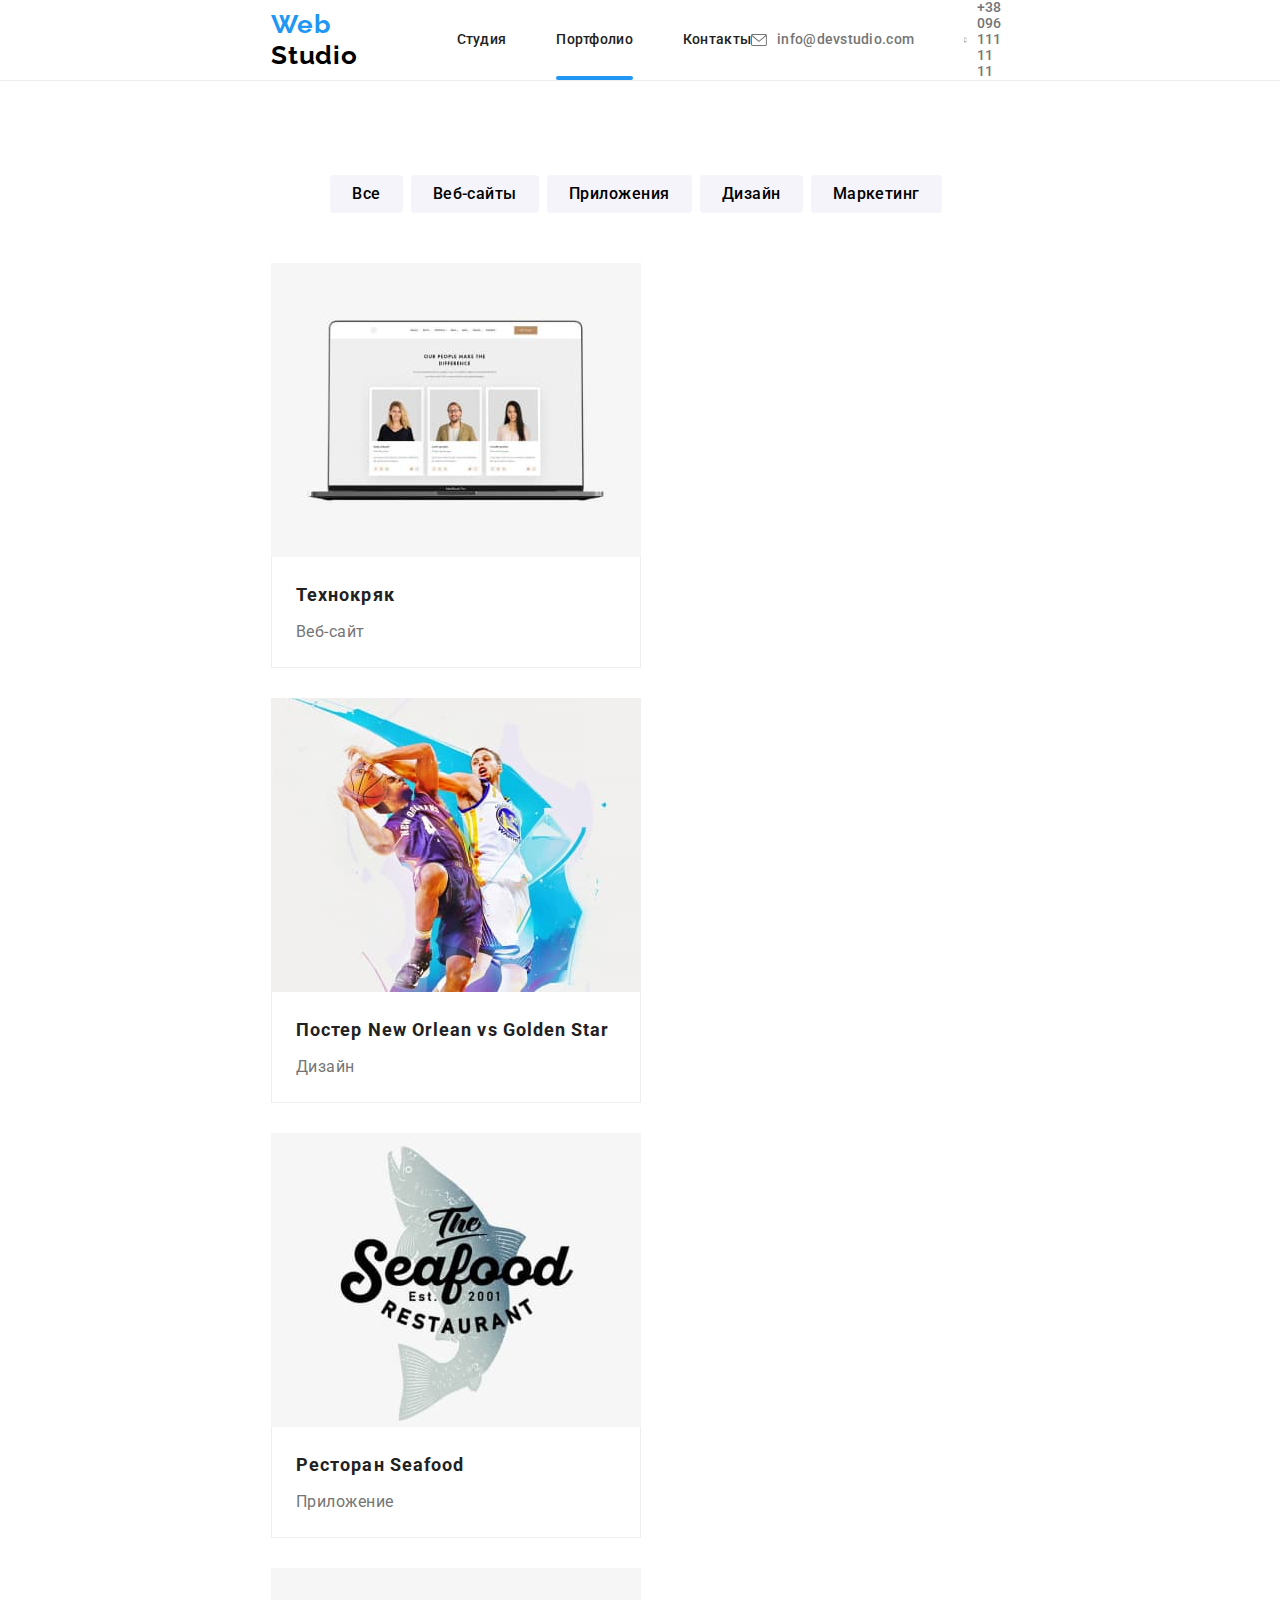
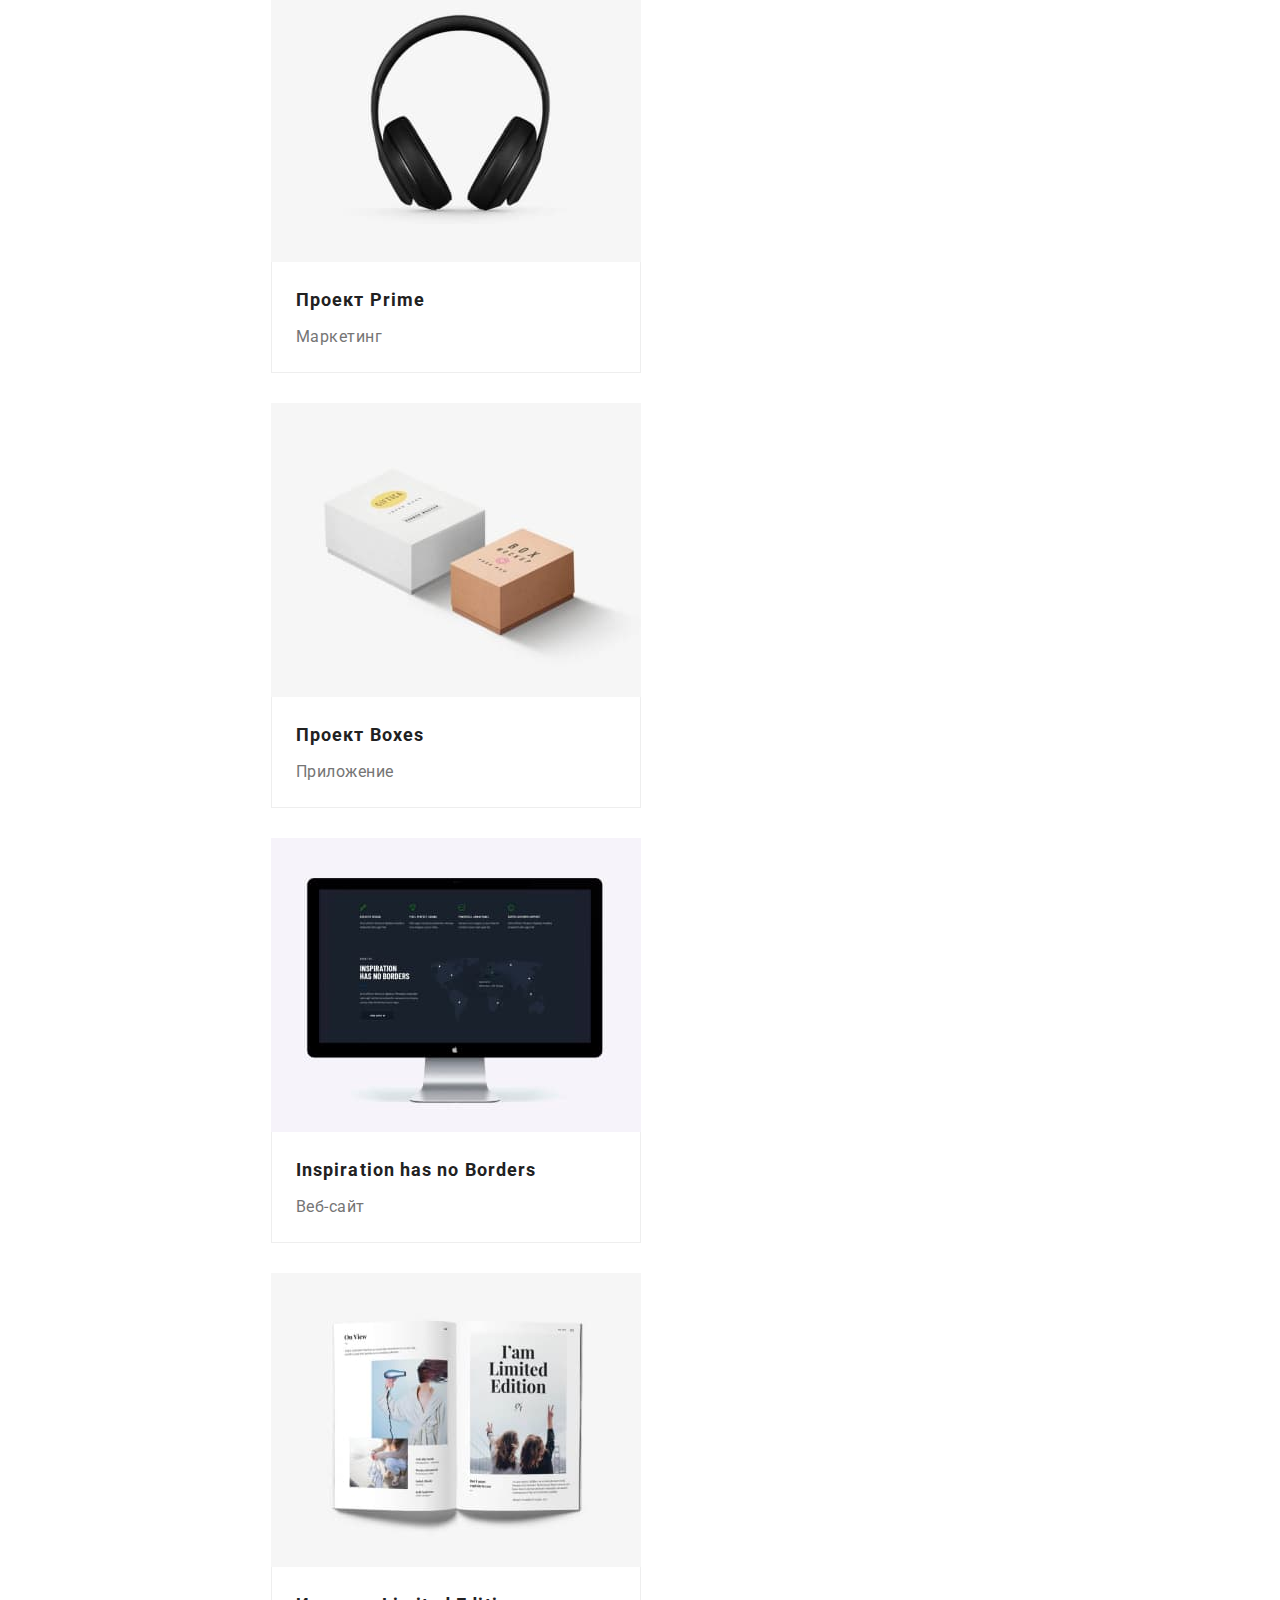
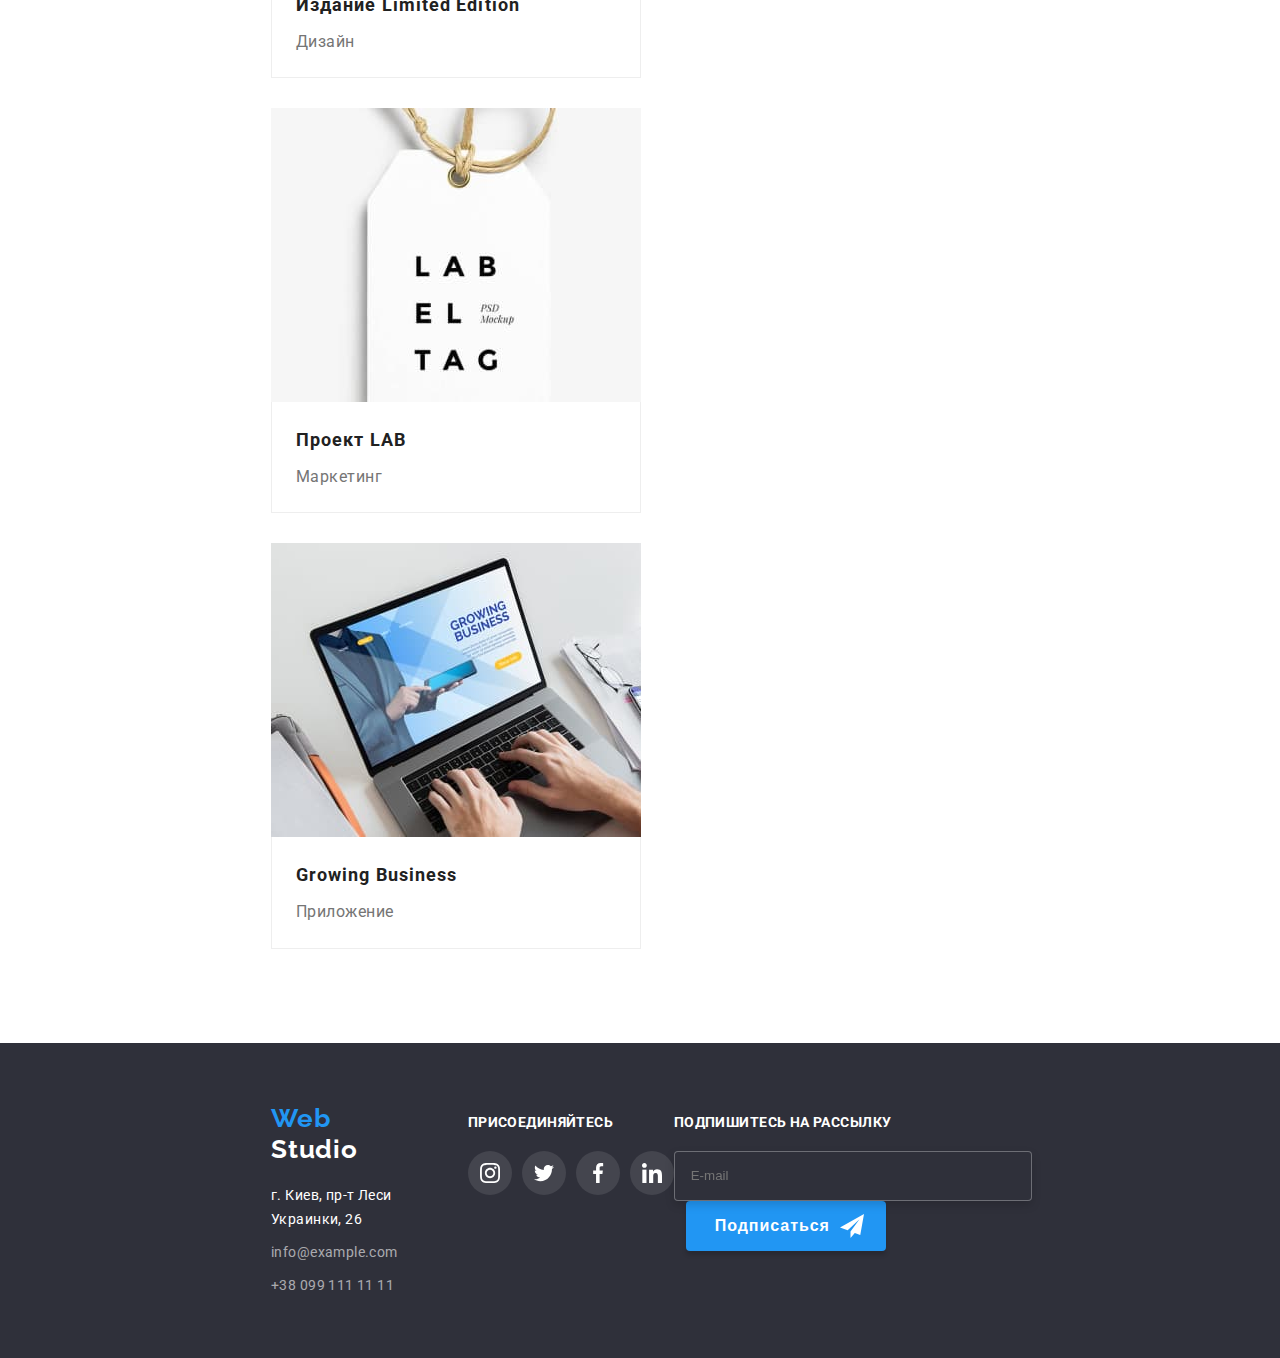
==== potrfolio.html @ 441e4007 "секция team" ====
<!DOCTYPE html>
<html lang="ru">
  <head>
    <meta charset="UTF-8" />
    <meta http-equiv="X-UA-Compatible" content="IE=edge" />
    <meta name="viewport" content="width=device-width>, initial-scale=1.0" />
    <link rel="preconnect" href="https://fonts.googleapis.com" />
    <link rel="preconnect" href="https://fonts.gstatic.com" crossorigin />
    <link
      href="https://fonts.googleapis.com/css2?family=Raleway:wght@700&family=Roboto:wght@400;500;700;900&display=swap"
      rel="stylesheet"
    />
    <title>Document</title>
    <link
      rel="stylesheet"
      href="https://cdnjs.cloudflare.com/ajax/libs/modern-normalize/1.1.0/modern-normalize.min.css"
      integrity="sha512-wpPYUAdjBVSE4KJnH1VR1HeZfpl1ub8YT/NKx4PuQ5NmX2tKuGu6U/JRp5y+Y8XG2tV+wKQpNHVUX03MfMFn9Q=="
      crossorigin="anonymous"
      referrerpolicy="no-referrer"
    />
    <link
      rel="stylesheet"
      href="https://cdnjs.cloudflare.com/ajax/libs/animate.css/4.1.1/animate.min.css"
    />
    <link rel="stylesheet" href="./css/main.min.css" />
  </head>
  <body>
    <!--Header-->
    <header class="header">
      <div class="container">
        <a class="logo header__logo" href="./index.html"><span class="logo__web">Web</span>
          <span class="logo__studio">Studio</span></a>
        <nav class="navigation">
          <ul class="header-list">
            <li class="header-list__item">
              <a class="header-list__link header-list__link--active" href="./index.html">Студия</a>
            </li>
            <li class="header-list__item">
              <a class="header-list__link current header-list__link current--active" href="./potrfolio.html">Портфолио</a>
            </li>
            <li class="header-list__item">
              <a class="header-list__link" href="Контакты">Контакты</a>
            </li>
          </ul>
        </nav>
        <ul class="header-list">
          <li class="header-list__item">
            <a class="header-list__mail" href="mailto:info@devstudio.com">
             <svg class="header-list__icon" width="16" height="12">
                <use href="./images/icons/symbol-defs header.svg#icon-envelope">
                </use>
              </svg>
              info@devstudio.com
            </a>
          </li>
          <li class="header-list__item">
            <a class="header-list__tel" href="tel:+380961111111">
              <svg class="header-list__icon" width="10" height="16">
                <use href="./images/icons/symbol-defs header.svg#icon-smartphone">
                </use>
              </svg>
              +38 096 111 11 11
            </a>
          </li>
        </ul>
      </div>
    </header>
    <main>
      <!--Section-->
      <section class="project">
        <div class="container">
          <h1 class="visually-hidden">Фильтры</h1>
          <ul class="section-list">
            <li class="section-list__item">
              <button class="section-list__btn" type="button">Все</button>
            </li>
            <li class="section-list__item">
              <button class="section-list__btn" type="button">Веб-сайты</button>
            </li>
            <li class="section-list__item">
              <button class="section-list__btn" type="button">Приложения</button>
            </li>
            <li class="section-list__item">
              <button class="section-list__btn" type="button">Дизайн</button>
            </li>
            <li class="section-list__item">
              <button class="section-list__btn" type="button">Маркетинг</button>
            </li>
          </ul>
          <h2 class="visually-hidden">Наши работы</h2>
          <ul class="project-list">
            <li class="project-list__item">
              <a href="" class="project-list__link link">
                <div class="description">
                  <img
                    src="./imagesportfolio/технокряк.jpg"
                    alt="Технокряк"
                    width="370"
                    height="294"
                    class="description__img"
                  />
                  <p class="description__text">
                    Ресурс предлагает комплексные предложения с разным уровнем
                    функционала и сервисов. Все это позволит посетителю получить
                    исчерпывающие сведения о компании или частном лице.
                  </p>
                </div>
                <div class="section">
                  <h3 class="section__title">Технокряк</h3>
                  <p class="section__text">Веб-сайт</p>
                </div>
              </a>
            </li>
            <li class="project-list__item">
              <a href="" class="project-list__link link">
                <div class="description">
                  <img
                    src="./imagesportfolio/постер.jpg"
                    alt="Постер New Orlean vs Golden Star"
                    width="370"
                    height="294"
                    class="description__img"
                  />
                  <p class="description__text">
                    Ресурс предлагает комплексные предложения с разным уровнем
                    функционала и сервисов. Все это позволит посетителю получить
                    исчерпывающие сведения о компании или частном лице.
                  </p>
                </div>
                <div class="section">
                  <h3 class="section__title">
                    Постер New Orlean vs Golden Star
                  </h3>
                  <p class="section__text">Дизайн</p>
                </div>
              </a>
            </li>
            <li class="project-list__item">
              <a href="" class="project-list__link link">
                <div class="description">
                  <img
                    src="./imagesportfolio/ресторан.jpg"
                    alt="Ресторан Seafood"
                    width="370"
                    height="294"
                    class="description__img"
                  />
                  <p class="description__text">
                    Ресурс предлагает комплексные предложения с разным уровнем
                    функционала и сервисов. Все это позволит посетителю получить
                    исчерпывающие сведения о компании или частном лице.
                  </p>
                </div>
                <div class="section">
                  <h3 class="section__title">Ресторан Seafood</h3>
                  <p class="section__text">Приложение</p>
                </div>
              </a>
            </li>
            <li class="project-list__item">
              <a href="" class="project-list__link link">
                <div class="description">
                  <img
                    src="./imagesportfolio/проект прайм.jpg"
                    alt="Проект Prime"
                    width="370"
                    height="294"
                    class="description__img"
                  />
                  <p class="description__text">
                    Ресурс предлагает комплексные предложения с разным уровнем
                    функционала и сервисов. Все это позволит посетителю получить
                    исчерпывающие сведения о компании или частном лице.
                  </p>
                </div>
                <div class="section">
                  <h3 class="section__title">Проект Prime</h3>
                  <p class="section__text">Маркетинг</p>
                </div>
              </a>
            </li>
            <li class="project-list__item">
              <a href="" class="project-list__link link">
                <div class="description">
                  <img
                    src="./imagesportfolio/проект боксес.jpg"
                    alt="Проект Boxes"
                    width="370"
                    height="294"
                    class="description__img"
                  />
                  <p class="description__text">
                    Ресурс предлагает комплексные предложения с разным уровнем
                    функционала и сервисов. Все это позволит посетителю получить
                    исчерпывающие сведения о компании или частном лице.
                  </p>
                </div>
                <div class="section">
                  <h3 class="section__title">Проект Boxes</h3>
                  <p class="section__text">Приложение</p>
                </div>
              </a>
            </li>
            <li class="project-list__item">
              <a href="" class="project-list__link link">
                <div class="description">
                  <img
                    src="./imagesportfolio/инспирейшн.jpg"
                    alt="Inspiration has no Borders"
                    width="370"
                    height="294"
                    class="description__img"
                  />
                  <p class="description__text">
                    Ресурс предлагает комплексные предложения с разным уровнем
                    функционала и сервисов. Все это позволит посетителю получить
                    исчерпывающие сведения о компании или частном лице.
                  </p>
                </div>
                <div class="section">
                  <h3 class="section__title">Inspiration has no Borders</h3>
                  <p class="section__text">Веб-сайт</p>
                </div>
              </a>
            </li>
            <li class="project-list__item">
              <a href="" class="project-list__link link">
                <div class="description">
                  <img
                    src="./imagesportfolio/издание.jpg"
                    alt="Издание Limited Edition"
                    width="370"
                    height="294"
                    class="description__img"
                  />
                  <p class="description__text">
                    Ресурс предлагает комплексные предложения с разным уровнем
                    функционала и сервисов. Все это позволит посетителю получить
                    исчерпывающие сведения о компании или частном лице.
                  </p>
                </div>
                <div class="section">
                  <h3 class="section__title">Издание Limited Edition</h3>
                  <p class="section__text">Дизайн</p>
                </div>
              </a>
            </li>
            <li class="project-list__item">
              <a href="" class="project-list__link link">
                <div class="description">
                  <img
                    src="./imagesportfolio/проект лаб.jpg"
                    alt="Проект LAB"
                    width="370"
                    height="294"
                    class="description__img"
                  />
                  <p class="description__text">
                    Ресурс предлагает комплексные предложения с разным уровнем
                    функционала и сервисов. Все это позволит посетителю получить
                    исчерпывающие сведения о компании или частном лице.
                  </p>
                </div>
                <div class="section">
                  <h3 class="section__title">Проект LAB</h3>
                  <p class="section__text">Маркетинг</p>
                </div>
              </a>
            </li>
            <li class="project-list__item">
              <a href="" class="project-list__link link">
                <div class="description">
                  <img
                    src="./imagesportfolio/бизнес.jpg"
                    alt="Growing Business"
                    width="370"
                    height="294"
                    class="description__img"
                  />
                  <p class="description__text">
                    Ресурс предлагает комплексные предложения с разным уровнем
                    функционала и сервисов. Все это позволит посетителю получить
                    исчерпывающие сведения о компании или частном лице.
                  </p>
                </div>
                <div class="section">
                  <h3 class="section__title">Growing Business</h3>
                  <p class="section__text">Приложение</p>
                </div>
              </a>
            </li>
          </ul>
        </div>
      </section>
    </main>
    <!--Footer-->
    <footer class="footer">
      <div class="container">
        <div class="footer-address">
          <a class="logo footer-address__logo" href="./index.html">
            <span class="logo__web">Web</span>
            <span class="logo__studio logo__studio--inverse">Studio</span></a>
          <p class="footer-address__text">г. Киев, пр-т Леси Украинки, 26</p>
          <address>
            <ul class="address-list">
              <li class="address-list__item"><a class="address-list__mail">info@example.com</a></li>
              <li class="address-list__item"><a class="address-list__tel">+38 099 111 11 11</a></li>
            </ul>
          </address>
        </div>
        <div class="footer-invite">
          <p class="footer-invite__text">ПРИСОЕДИНЯЙТЕСЬ</p>
          <ul class="footersoc-list list">
            <li class="footersoc-list__item">
              <a href="" class="footersoc-list__link link">
                <svg class="footersoc-list__icon" width="20" height="20">
                  <use href="./images/icons/symbol-defs.svg#icon-instagram"></use>
                </svg>
              </a>
            </li>
            <li class="footersoc-list__item">
              <a href="" class="footersoc-list__link link">
                <svg class="footersoc-list__icon" width="20" height="20">
                  <use href="./images/icons/symbol-defs.svg#icon-twitter"></use>
                </svg>
              </a>
            </li>
            <li class="footersoc-list__item">
              <a href="" class="footersoc-list__link link">
                <svg class="footersoc-list__icon" width="20" height="20">
                  <use href="./images/icons/symbol-defs.svg#icon-facebook"></use>
                </svg>
              </a>
            </li>
            <li class="footersoc-list__item">
              <a href="" class="footersoc-list__link link">
                <svg class="footersoc-list__icon" width="20" height="20">
                  <use href="./images/icons/symbol-defs.svg#icon-linkedin"></use>
                </svg>
              </a>
            </li>
          </ul>
        </div>
        <div class="footer-form">
          <p class="footer-form__text">ПОДПИШИТЕСЬ НА РАССЫЛКУ</p>
          <input type="email" name="email" class="footer-form__input" placeholder="E-mail" required/>
          <button class="footer-form__submit" type="submit">Подписаться</button>
        </div>
      </div>
    </footer>
  </body>
</html>
---- css/main.min.css ----
:root{--header-color: #212121;--first-title-color: #212121;--second-title-color: #2196f3;--first-btn-color: #ffffff;--second-btn-color: #2196f3;--accent-color: #2196f3}*,*::before,*::after{-webkit-box-sizing:border-box;box-sizing:border-box}textarea{resize:none}.visually-hidden{position:absolute;white-space:nowrap;width:1px;height:1px;overflow:hidden;border:0;padding:0;clip:rect(0 0 0 0);-webkit-clip-path:inset(50%);clip-path:inset(50%);margin:-1px}img{display:block;max-width:100%;height:auto;width:100%}body{color:#757575;font-family:Roboto,sans-serif;margin:0 auto}p,h1,h2,h3,h4,h5,h6{margin:0}ul,ol{margin:0;padding-left:0}.header-list,.about-list,.work-list,.clients-list,.footersoc-list,.team-list,.team-soc-list,.address-list,.section-list,.project-list,.section__title,.section__text,.project-list{list-style:none}.header__logo,.header-list__link,.team-soc-link,.clients-link,.footer-address__logo,.header-list__mail,.header-list__tel,.address-mail,.address-tel,.work-link,.section__title,.section__text,.project-list,.project-list__link{text-decoration:none}.container{width:100%;padding-left:15px;padding-right:15px;margin:0 auto}@media screen and (min-width: 480px){.container{width:480px}}@media screen and (min-width: 768px){.container{width:768px}}.header .container{display:-webkit-box;display:-ms-flexbox;display:flex;-webkit-box-align:center;-ms-flex-align:center;align-items:center}.header{display:block;border-bottom:1px solid #ececec}.header-list{display:-webkit-box;display:-ms-flexbox;display:flex;margin-left:auto;display:flex;-webkit-box-align:baseline;-ms-flex-align:baseline;align-items:baseline;-webkit-box-align:center;-ms-flex-align:center;align-items:center;-webkit-box-pack:center;-ms-flex-pack:center;justify-content:center;cursor:pointer;color:#757575}.header-list__link{display:-webkit-box;display:-ms-flexbox;display:flex;-webkit-box-align:center;-ms-flex-align:center;align-items:center;font-weight:500;font-size:14px;line-height:1.14;letter-spacing:.02em;color:var(--header-color)}.header-list__mail,.header-list__tel{display:-webkit-box;display:-ms-flexbox;display:flex;-webkit-box-align:center;-ms-flex-align:center;align-items:center;font-weight:500;font-size:14px;line-height:1.14;letter-spacing:.02em;color:#757575;-webkit-transition-property:color;transition-property:color;-webkit-transition-duration:250ms;transition-duration:250ms;-webkit-transition-timing-function:cubic-bezier(0.4, 0, 0.2, 1);transition-timing-function:cubic-bezier(0.4, 0, 0.2, 1)}.header-list__tel{margin-left:0 auto}.header-list__icon :hover,.header-list__icon :focus{fill:#2196f3}.header-list__tel+.header-list__mail{display:-webkit-box;display:-ms-flexbox;display:flex;-webkit-box-align:center;-ms-flex-align:center;align-items:center;font-weight:500;font-size:14px;line-height:1.14;color:#757575;-webkit-box-align:baseline;-ms-flex-align:baseline;align-items:baseline;-webkit-box-pack:center;-ms-flex-pack:center;justify-content:center;-webkit-transition-property:color;transition-property:color;-webkit-transition-duration:250ms;transition-duration:250ms;-webkit-transition-timing-function:cubic-bezier(0.4, 0, 0.2, 1);transition-timing-function:cubic-bezier(0.4, 0, 0.2, 1)}.header-list:hover,.header-list:focus{color:#2196f3}.header-list__link.current{position:relative;color:var(--accent-color)}.header-list__link.current--active{color:var(--accent-color)}.header-list__link.current::after{position:absolute;bottom:0;left:0;content:"";display:block;width:100%;height:4px;border-radius:2px;background-color:#2196f3}.header-list__icon{fill:currentColor;margin-right:10px}.header-list__link:hover,.header-list__link:focus{color:var(--accent-color)}.header__logo{font-family:"Raleway";font-weight:700;font-size:26px;line-height:1.19;letter-spacing:.03em;color:#000;margin-right:93px}.header__logo{margin-right:93px}.logo__web{font-family:"Raleway";font-weight:700;font-size:26px;line-height:1.19;letter-spacing:.03em;color:#2196f3}.logo__studio{font-family:"Raleway";font-weight:700;font-size:26px;line-height:1.19;letter-spacing:.03em;color:#000}.header-list .header-list__link{display:block;padding-top:32px;padding-bottom:32px;color:var(--header-color);font-weight:500;font-size:14px;line-height:1.14;letter-spacing:.02em;-webkit-transition-property:color;transition-property:color;-webkit-transition-duration:250ms;transition-duration:250ms;-webkit-transition-timing-function:cubic-bezier(0.4, 0, 0.2, 1);transition-timing-function:cubic-bezier(0.4, 0, 0.2, 1)}.header-list__item:not(:last-child){margin-right:50px}.header-list__item :hover,.header-list__item :focus{color:#2196f3}.hero{content:"";background-color:#2f303a;max-width:1600px;max-height:600px;margin:0 auto;background-image:-webkit-gradient(linear, left top, left bottom, from(rgba(47, 48, 58, 0.4)), to(rgba(47, 48, 58, 0.4))),url(../images/hero.jpg);background-image:linear-gradient(rgba(47, 48, 58, 0.4), rgba(47, 48, 58, 0.4)),url(../images/hero.jpg);background-repeat:no-repeat;background-position:center;background-size:cover;padding-top:200px;padding-bottom:200px}.hero{padding-top:200px;padding-bottom:200px;background-color:#2f303a}.hero__title{display:block;margin:0 auto;margin-bottom:30px;max-width:696px;font-weight:900;text-align:center;font-size:44px;line-height:1.36;letter-spacing:.06em;text-transform:uppercase;color:#fff}.hero__btn{height:50px;min-width:200px;border-radius:4px;border:0;padding:10px 32px;text-align:center;font-family:inherit;font-weight:700;font-size:16px;line-height:1,88;display:block;letter-spacing:.06em;color:#fff;background-color:#2196f3;margin:0 auto;display:block}.about{padding-top:94px;padding-bottom:94px}.about-list{display:-webkit-box;display:-ms-flexbox;display:flex}.about-list__title{margin-bottom:10px;font-weight:700;font-size:14px;line-height:1.14;letter-spacing:.03em;text-transform:uppercase;color:#212121}.about-list__text{min-width:270px;font-weight:400;font-size:14px;line-height:1.71;letter-spacing:.03em;color:#757575}.feauture{display:-webkit-box;display:-ms-flexbox;display:flex;width:270px;height:120px;margin-bottom:30px;background:#f5f4fa;border-radius:4px;-webkit-box-pack:center;-ms-flex-pack:center;justify-content:center;-webkit-box-align:center;-ms-flex-align:center;align-items:center}.feauture__icon{width:70px;height:70px}.about-list__item{margin-right:30px;width:270px}.about-list__item:last-child{margin-right:0px}.work{padding-top:0;padding-bottom:94px}.work__title{margin-bottom:50px;font-weight:700;font-size:36px;line-height:1.17;text-align:center;letter-spacing:.03em;color:#212121}.work-list{display:-webkit-box;display:-ms-flexbox;display:flex}.work-list__item+.work-list__item{margin-left:30px}.work-list__item{width:calc 3.3333333333px}.label{position:relative}.label__title{position:absolute;bottom:0;color:#fff;background-color:rgba(47,48,58,.8);width:100%;height:70px;padding:27px;text-align:center;margin-bottom:0}.team{padding-top:60px;padding-bottom:60px}.team{font-weight:500;font-size:16px;line-height:1.19;text-align:center;letter-spacing:.03em;color:#212121;background:#f5f4fa}.team__title{margin-bottom:30px;font-weight:700;font-size:28px;line-height:1.17;text-align:center;letter-spacing:.03em;color:#212121}.team :last-child{margin-bottom:0}.team-list{margin-bottom:-30 px}@media screen and (min-width: 768px){.team-list{display:-webkit-box;display:-ms-flexbox;display:flex;-ms-flex-wrap:wrap;flex-wrap:wrap;margin-left:-30px}}.team-list__img{background:#fff}.team-list__item{margin-bottom:30 px}@media screen and (min-width: 768px){.team-list__item{width:calc 20px;margin-left:30px}}.team-list__item{background:#fff;-webkit-box-shadow:0px 1px 3px rgba(0,0,0,.12),0px 1px 1px rgba(0,0,0,.14),0px 2px 1px rgba(0,0,0,.2);box-shadow:0px 1px 3px rgba(0,0,0,.12),0px 1px 1px rgba(0,0,0,.14),0px 2px 1px rgba(0,0,0,.2);border-radius:0px 0px 4px 4px}.team-member{padding-top:30px;padding-bottom:30px;background-color:#fff}.team-member__name{font-weight:500;font-size:16px;line-height:1.19;text-align:center;letter-spacing:.03em;color:#212121;margin-bottom:10px;background:#fff}.team-member__pos{margin-bottom:16px;font-weight:400;font-size:16px;line-height:1.19;text-align:center;letter-spacing:.03em;color:#757575;background:#fff}.soc-list{display:-webkit-box;display:-ms-flexbox;display:flex;-webkit-box-pack:center;-ms-flex-pack:center;justify-content:center}.soc-list__item+.soc-list__item{margin-left:10px}.soc-list__item{border-radius:50px;display:-webkit-box;display:-ms-flexbox;display:flex;-webkit-box-align:center;-ms-flex-align:center;align-items:center;-webkit-box-pack:center;-ms-flex-pack:center;justify-content:center}.soc-list__link{width:44px;height:44px;border-radius:50px;display:-webkit-box;display:-ms-flexbox;display:flex;-webkit-box-align:center;-ms-flex-align:center;align-items:center;-webkit-box-pack:center;-ms-flex-pack:center;justify-content:center;cursor:pointer;fill:#afb1b8;-webkit-transition-property:color,background-color;transition-property:color,background-color;-webkit-transition-duration:250ms;transition-duration:250ms;-webkit-transition-timing-function:cubic-bezier(0.4, 0, 0.2, 1);transition-timing-function:cubic-bezier(0.4, 0, 0.2, 1)}.soc-list__icon{width:20px;height:20px;color:#afb1b8}.soc-list__link:hover,.soc-list__link:focus{background-color:#2196f3;fill:#fff}.clients{padding-top:94px;padding-bottom:94px}.clients__title{margin-bottom:50px;font-weight:700;font-size:36px;line-height:1.17;text-align:center;letter-spacing:.03em;color:#212121}.clients-list{-webkit-box-pack:center;-ms-flex-pack:center;justify-content:center;-webkit-box-align:center;-ms-flex-align:center;align-items:center}.clients-list{display:-webkit-box;display:-ms-flexbox;display:flex;-ms-flex-wrap:wrap;flex-wrap:wrap}.clients-list__item{width:170px;height:92px}.clients-list__link{display:-webkit-box;display:-ms-flexbox;display:flex;width:100%;height:100%;border:1px solid #afb1b8;border-radius:4px;-webkit-box-pack:center;-ms-flex-pack:center;justify-content:center;-webkit-box-align:center;-ms-flex-align:center;align-items:center;cursor:pointer;color:#afb1b8;-webkit-transition-property:color,border-color;transition-property:color,border-color;-webkit-transition-duration:250ms;transition-duration:250ms;-webkit-transition-timing-function:cubic-bezier(0.4, 0, 0.2, 1);transition-timing-function:cubic-bezier(0.4, 0, 0.2, 1)}.clients-list__icon{width:106px;height:60px;fill:currentColor}.clients-list__link:hover,.clients-list .clients-list__link:focus{border-color:#2196f3}.clients-list__link:hover{color:#2196f3}.clients-list__link:focus{color:#2196f3}.clients-list__icon:hover,.clients-list__icon:focus{fill:#2196f3}.clients-list__item{width:170px;height:92px}.clients-list__item+.clients-list__item{margin-left:30px}.footer{display:block;padding:60px 0;background:#2f303a}.footer>.container{display:-webkit-box;display:-ms-flexbox;display:flex;-webkit-box-align:baseline;-ms-flex-align:baseline;align-items:baseline}.footer-address__logo{margin-bottom:20px;display:block;font-family:"Raleway";font-style:normal;font-weight:700;font-size:26px;line-height:1.19;letter-spacing:.03em}.footer-address__text{margin-bottom:9px;font-family:"Roboto";font-style:normal;font-weight:400;font-size:14px;line-height:1.71;letter-spacing:.03em;color:#fff}.logo__web{font-family:"Raleway";font-style:normal;font-weight:700;font-size:26px;line-height:1.19;letter-spacing:.03em;color:#2196f3}.logo__studio{font-family:"Raleway";font-style:normal;font-weight:700;font-size:26px;line-height:1.19;letter-spacing:.03em}.logo__studio--inverse{color:#fff}.address-list__mail,.address-list__tel{font-family:"Roboto";font-style:normal;font-weight:400;font-size:14px;line-height:1.71;letter-spacing:.03em;color:rgba(255,255,255,.6)}.address-list__item{margin-bottom:9px}.address-list__item:last-child{margin-bottom:0}.footer-invite{display:block;margin-left:70px}.footer-invite__text{font-weight:700;font-size:14px;line-height:1.14;letter-spacing:.03em;color:#fff;margin-bottom:20px}.footersoc-list{display:-webkit-box;display:-ms-flexbox;display:flex;-webkit-box-pack:center;-ms-flex-pack:center;justify-content:center}.footersoc-list__link{width:100%;height:100%;background-color:rgba(255,255,255,.1);border-radius:50%;display:-webkit-box;display:-ms-flexbox;display:flex;-webkit-box-align:center;-ms-flex-align:center;align-items:center;-webkit-box-pack:center;-ms-flex-pack:center;justify-content:center;-webkit-transition-property:background-color;transition-property:background-color;-webkit-transition-duration:250ms;transition-duration:250ms;-webkit-transition-timing-function:cubic-bezier(0.4, 0, 0.2, 1);transition-timing-function:cubic-bezier(0.4, 0, 0.2, 1)}.footersoc-list__icon{fill:#fff}.footersoc-list__link:hover,.footersoc-list__link:focus{background-color:#2196f3}.footersoc-list__item{width:44px;height:44px}.footersoc-list__item+.footersoc-list__item{margin-left:10px}.footer-form{display:block;margin-left:auto}.footer-form__text{font-weight:700;font-size:14px;line-height:1.14;letter-spacing:.03em;color:#fff;margin-bottom:20px}.footer-form__input{width:358px;height:50px;padding:15px 16px;background:#2f303a;border:1px solid rgba(255,255,255,.3);-webkit-box-sizing:border-box;box-sizing:border-box;-webkit-filter:drop-shadow(0px 4px 4px rgba(0, 0, 0, 0.15));filter:drop-shadow(0px 4px 4px rgba(0, 0, 0, 0.15));border-radius:4px;padding:15px 16px;-webkit-transition-property:border;transition-property:border;-webkit-transition-duration:250ms;transition-duration:250ms;-webkit-transition-timing-function:cubic-bezier(0.4, 0, 0.2, 1);transition-timing-function:cubic-bezier(0.4, 0, 0.2, 1)}.footer-form__input:focus{outline:none;border:1px solid #2196f3}.footer-form__submit{display:-webkit-inline-box;display:-ms-inline-flexbox;display:inline-flex;width:200px;padding:10px;padding-left:29px;background:#2196f3;-webkit-box-shadow:0px 4px 4px rgba(0,0,0,.15);box-shadow:0px 4px 4px rgba(0,0,0,.15);border-radius:4px;border:0;margin-left:12px;font-weight:700;font-size:16px;line-height:1.88;-webkit-box-align:center;-ms-flex-align:center;align-items:center;letter-spacing:.06em;color:#fff;-webkit-transition-property:border;transition-property:border;-webkit-transition-duration:250ms;transition-duration:250ms;-webkit-transition-timing-function:cubic-bezier(0.4, 0, 0.2, 1);transition-timing-function:cubic-bezier(0.4, 0, 0.2, 1)}.footer-form__submit::after{content:"";margin-left:10px;width:24px;height:24px;background-image:url(../images/send.svg);background-repeat:no-repeat;background-size:contain}.footer-form__submit:focus{outline:none;border:1px solid #2196f3}.project{padding-top:94px;padding-bottom:94px}.section-list{display:-webkit-box;display:-ms-flexbox;display:flex;-webkit-box-pack:center;-ms-flex-pack:center;justify-content:center;margin-bottom:50px;border:0}.section-list__item{margin-right:8px;border:0}.section-list__btn{padding:6px 22px;background:#f5f4fa;border-radius:4px;border:0;font-family:inherit;font-weight:500;font-size:16px;line-height:1.62;text-align:center;letter-spacing:.03em;cursor:pointer;-webkit-transition-property:color,background-color,-webkit-box-shadow;transition-property:color,background-color,-webkit-box-shadow;transition-property:color,background-color,box-shadow;transition-property:color,background-color,box-shadow,-webkit-box-shadow;-webkit-transition-duration:250ms;transition-duration:250ms;-webkit-transition-timing-function:cubic-bezier(0.4, 0, 0.2, 1);transition-timing-function:cubic-bezier(0.4, 0, 0.2, 1)}.section-list__btn:hover,.section-list__btn:focus{-webkit-box-shadow:0px 3px 1px rgba(0,0,0,.1),0px 1px 2px rgba(0,0,0,.08),0px 2px 2px rgba(0,0,0,.12);box-shadow:0px 3px 1px rgba(0,0,0,.1),0px 1px 2px rgba(0,0,0,.08),0px 2px 2px rgba(0,0,0,.12);border-radius:4px;color:var(--first-btn-color);background-color:var(--accent-color)}.project-list{display:-webkit-box;display:-ms-flexbox;display:flex;-ms-flex-wrap:wrap;flex-wrap:wrap;margin-top:-30px;margin-left:-30px}.project-list__link{display:block;-webkit-transition-property:-webkit-box-shadow;transition-property:-webkit-box-shadow;transition-property:box-shadow;transition-property:box-shadow, -webkit-box-shadow;-webkit-transition-duration:250ms;transition-duration:250ms;-webkit-transition-timing-function:cubic-bezier(0.4, 0, 0.2, 1);transition-timing-function:cubic-bezier(0.4, 0, 0.2, 1)}.project-list__link:hover,.project-list__link:focus{-webkit-box-shadow:0px 1px 1px rgba(0,0,0,.12),0px 4px 4px rgba(0,0,0,.06),1px 4px 6px rgba(0,0,0,.16);box-shadow:0px 1px 1px rgba(0,0,0,.12),0px 4px 4px rgba(0,0,0,.06),1px 4px 6px rgba(0,0,0,.16)}.description{position:relative;overflow:hidden}.description__text{position:absolute;height:101%;top:0;font-weight:400;font-size:18px;line-height:1.6;letter-spacing:.03em;background-color:rgba(33,150,243,.9);color:#fff;padding:63px 24px;-webkit-transform:translateY(100%);transform:translateY(100%);-webkit-transition-property:-webkit-transform;transition-property:-webkit-transform;transition-property:transform;transition-property:transform, -webkit-transform;-webkit-transition-duration:250ms;transition-duration:250ms;-webkit-transition-timing-function:cubic-bezier(0.4, 0, 0.2, 1);transition-timing-function:cubic-bezier(0.4, 0, 0.2, 1)}.project-list__item:hover .description__text{-webkit-transform:translateY(0);transform:translateY(0)}.project-list__item:focus .description__text{-webkit-transform:translateY(0);transform:translateY(0)}.project-list__item{margin-left:30px;margin-top:30px}.project-list__item{display:block;cursor:pointer;-webkit-transition-property:-webkit-box-shadow;transition-property:-webkit-box-shadow;transition-property:box-shadow;transition-property:box-shadow, -webkit-box-shadow;-webkit-transition-duration:250ms;transition-duration:250ms;-webkit-transition-timing-function:cubic-bezier(0.4, 0, 0.2, 1);transition-timing-function:cubic-bezier(0.4, 0, 0.2, 1)}.project-list__item{width:calc 3.3333333333px;margin-bottom:30 px}.section{padding:20px 24px;border:1px solid #eee;-webkit-box-sizing:border-box;box-sizing:border-box;border-top:none}.section__title{margin-bottom:4px;font-weight:700;font-size:18px;line-height:2;letter-spacing:.06em;color:#212121}.section__text{font-weight:400;font-size:16px;line-height:1.88;letter-spacing:.03em;color:#757575}.project-list__item:hover{-webkit-box-shadow:0px 1px 1px rgba(0,0,0,.12),0px 4px 4px rgba(0,0,0,.06),1px 4px 6px rgba(0,0,0,.16);box-shadow:0px 1px 1px rgba(0,0,0,.12),0px 4px 4px rgba(0,0,0,.06),1px 4px 6px rgba(0,0,0,.16)}.project-list__item:focus{-webkit-box-shadow:0px 1px 1px rgba(0,0,0,.12),0px 4px 4px rgba(0,0,0,.06),1px 4px 6px rgba(0,0,0,.16);box-shadow:0px 1px 1px rgba(0,0,0,.12),0px 4px 4px rgba(0,0,0,.06),1px 4px 6px rgba(0,0,0,.16)}.backdrop{position:fixed;top:0;width:100%;height:100%;background:rgba(0,0,0,.2);-webkit-transition:opacity 1000ms,visibility 1000ms;transition:opacity 1000ms,visibility 1000ms}.backdrop.is-hidden .modal{-webkit-transform:rotate(0) scale(0.3);transform:rotate(0) scale(0.3)}.modal{position:absolute;top:50%;left:50%;-webkit-transform:rotate(360deg) translate(-50%, -50%) scale(1);transform:rotate(360deg) translate(-50%, -50%) scale(1);width:528px;min-height:581px;background:#fff;-webkit-box-shadow:0px 1px 3px rgba(0,0,0,.12),0px 1px 1px rgba(0,0,0,.14),0px 2px 1px rgba(0,0,0,.2);box-shadow:0px 1px 3px rgba(0,0,0,.12),0px 1px 1px rgba(0,0,0,.14),0px 2px 1px rgba(0,0,0,.2);border-radius:4px;-webkit-transition:-webkit-transform 300ms;transition:-webkit-transform 300ms;transition:transform 300ms;transition:transform 300ms, -webkit-transform 300ms;padding:40px}.modal__title{font-weight:700;font-size:20px;line-height:1.15;text-align:center;letter-spacing:.03em;color:#212121;margin-bottom:12px}.modal__button{position:absolute;display:-webkit-box;display:-ms-flexbox;display:flex;top:10px;right:10px;width:30px;height:30px;border-radius:50%;background:rgba(0,0,0,0);border:1px solid rgba(0,0,0,.1);-webkit-box-sizing:border-box;box-sizing:border-box;-webkit-box-align:center;-ms-flex-align:center;align-items:center;-webkit-box-pack:center;-ms-flex-pack:center;justify-content:center}.modal__icon{fill:#000;cursor:pointer;-webkit-transition-property:fill,background-color;transition-property:fill,background-color;-webkit-transition-duration:250ms;transition-duration:250ms;-webkit-transition-timing-function:cubic-bezier(0.4, 0, 0.2, 1);transition-timing-function:cubic-bezier(0.4, 0, 0.2, 1)}.modal__icon:hover,.modal__icon:focus{fill:#2196f3;background-color:#fff}.is-hidden{opacity:0;pointer-events:none;visibility:hidden}.modal{position:absolute;top:50%;left:50%;-webkit-transform:rotate(360deg) translate(-50%, -50%) scale(1);transform:rotate(360deg) translate(-50%, -50%) scale(1);width:528px;min-height:581px;background:#fff;-webkit-box-shadow:0px 1px 3px rgba(0,0,0,.12),0px 1px 1px rgba(0,0,0,.14),0px 2px 1px rgba(0,0,0,.2);box-shadow:0px 1px 3px rgba(0,0,0,.12),0px 1px 1px rgba(0,0,0,.14),0px 2px 1px rgba(0,0,0,.2);border-radius:4px;-webkit-transition:-webkit-transform 300ms;transition:-webkit-transform 300ms;transition:transform 300ms;transition:transform 300ms, -webkit-transform 300ms;padding:40px}.modal__form-field{display:-webkit-box;display:-ms-flexbox;display:flex;-webkit-box-orient:vertical;-webkit-box-direction:normal;-ms-flex-direction:column;flex-direction:column;margin-bottom:10px}.modal__form-field:last-child{margin-bottom:0}.modal__input-wrap{position:relative}.modal__input{width:100%;height:40px;padding:12px 40px;border:1px solid rgba(33,33,33,.2);-webkit-box-sizing:border-box;box-sizing:border-box;border-radius:4px;background-color:rgba(0,0,0,0);outline:none;cursor:pointer;padding-left:40px;-webkit-transition-property:border-color;transition-property:border-color;-webkit-transition-duration:250ms;transition-duration:250ms;-webkit-transition-timing-function:cubic-bezier(0.4, 0, 0.2, 1);transition-timing-function:cubic-bezier(0.4, 0, 0.2, 1)}.modal__input-icon{position:absolute;left:12px;top:50%;-webkit-transform:translateY(-50%);transform:translateY(-50%);-webkit-transition-property:fill;transition-property:fill;-webkit-transition-duration:250ms;transition-duration:250ms;-webkit-transition-timing-function:cubic-bezier(0.4, 0, 0.2, 1);transition-timing-function:cubic-bezier(0.4, 0, 0.2, 1)}.modal__input:focus{border-color:#2196f3}.modal__text{width:100%;height:120px;border:1px solid rgba(33,33,33,.2);-webkit-box-sizing:border-box;box-sizing:border-box;border-radius:4px;padding:12px 16px;-webkit-transition-property:border;transition-property:border;-webkit-transition-duration:250ms;transition-duration:250ms;-webkit-transition-timing-function:cubic-bezier(0.4, 0, 0.2, 1);transition-timing-function:cubic-bezier(0.4, 0, 0.2, 1)}.modal__input-text{font-size:12px;line-height:1.17;letter-spacing:.01em;color:#757575;margin-bottom:4px}.modal__text:focus{outline:none;border:1px solid #2196f3}.modal__text::-webkit-input-placeholder{font-size:12px;line-height:1.17;letter-spacing:.01em;color:rgba(117,117,117,.5)}.modal__text::-moz-placeholder{font-size:12px;line-height:1.17;letter-spacing:.01em;color:rgba(117,117,117,.5)}.modal__text:-ms-input-placeholder{font-size:12px;line-height:1.17;letter-spacing:.01em;color:rgba(117,117,117,.5)}.modal__text::-ms-input-placeholder{font-size:12px;line-height:1.17;letter-spacing:.01em;color:rgba(117,117,117,.5)}.modal__text::placeholder{font-size:12px;line-height:1.17;letter-spacing:.01em;color:rgba(117,117,117,.5)}.modal__input:focus+.modal__input-icon{fill:#2196f3}.modal{position:absolute;top:50%;left:50%;-webkit-transform:rotate(360deg) translate(-50%, -50%) scale(1);transform:rotate(360deg) translate(-50%, -50%) scale(1);width:528px;min-height:581px;background:#fff;-webkit-box-shadow:0px 1px 3px rgba(0,0,0,.12),0px 1px 1px rgba(0,0,0,.14),0px 2px 1px rgba(0,0,0,.2);box-shadow:0px 1px 3px rgba(0,0,0,.12),0px 1px 1px rgba(0,0,0,.14),0px 2px 1px rgba(0,0,0,.2);border-radius:4px;-webkit-transition:-webkit-transform 300ms;transition:-webkit-transform 300ms;transition:transform 300ms;transition:transform 300ms, -webkit-transform 300ms;padding:40px}.modal__check-text{font-size:14px;line-height:1.71;letter-spacing:.03em;color:#757575;display:-webkit-box;display:-ms-flexbox;display:flex;-webkit-box-align:center;-ms-flex-align:center;align-items:center;margin-bottom:20px;text-align:center}.modal__check-link{display:-webkit-box;display:-ms-flexbox;display:flex;text-align:center;font-weight:400;font-size:14px;line-height:1.71;letter-spacing:.03em;text-decoration:none;color:#2196f3;border-bottom:1px solid #2196f3;-webkit-box-pack:center;-ms-flex-pack:center;justify-content:center}.modal__check-text::before{content:"";width:16px;height:15px;display:-webkit-box;display:-ms-flexbox;display:flex;border:2px solid #303030;border-radius:2px;margin-right:7px;-webkit-box-align:center;-ms-flex-align:center;align-items:center;text-align:center;-webkit-box-pack:center;-ms-flex-pack:center;justify-content:center}.modal__check:checked+.modal__check-text::before{background-color:#2196f3;background-image:url(../images/check.svg);background-repeat:no-repeat;background-position:center;background-size:contain;-webkit-box-align:center;-ms-flex-align:center;align-items:center;text-align:center;-webkit-box-pack:center;-ms-flex-pack:center;justify-content:center;-webkit-transition-property:border;transition-property:border;-webkit-transition-duration:250ms;transition-duration:250ms;-webkit-transition-timing-function:cubic-bezier(0.4, 0, 0.2, 1);transition-timing-function:cubic-bezier(0.4, 0, 0.2, 1)}.modal__check:focus+.modal__check-text::before{border:2px solid #2196f3}.modal__check:hover+.modal__check-text::before{border:2px solid #2196f3}.modal{position:absolute;top:50%;left:50%;-webkit-transform:rotate(360deg) translate(-50%, -50%) scale(1);transform:rotate(360deg) translate(-50%, -50%) scale(1);width:528px;min-height:581px;background:#fff;-webkit-box-shadow:0px 1px 3px rgba(0,0,0,.12),0px 1px 1px rgba(0,0,0,.14),0px 2px 1px rgba(0,0,0,.2);box-shadow:0px 1px 3px rgba(0,0,0,.12),0px 1px 1px rgba(0,0,0,.14),0px 2px 1px rgba(0,0,0,.2);border-radius:4px;-webkit-transition:-webkit-transform 300ms;transition:-webkit-transform 300ms;transition:transform 300ms;transition:transform 300ms, -webkit-transform 300ms;padding:40px}.modal__submit{display:block;height:50px;min-width:200px;padding:10px 55px;text-align:center;font-family:inherit;font-weight:700;font-size:16px;cursor:pointer;border:0;letter-spacing:.06em;color:#fff;background-color:#2196f3;margin:0 auto;border-radius:4px;-webkit-box-shadow:0px 4px 4px rgba(0,0,0,.15);box-shadow:0px 4px 4px rgba(0,0,0,.15);-webkit-transition-property:background-color,-webkit-box-shadow;transition-property:background-color,-webkit-box-shadow;transition-property:background-color,box-shadow;transition-property:background-color,box-shadow,-webkit-box-shadow;-webkit-transition-duration:250ms;transition-duration:250ms;-webkit-transition-timing-function:cubic-bezier(0.4, 0, 0.2, 1);transition-timing-function:cubic-bezier(0.4, 0, 0.2, 1)}.modal__submit:hover,.modal__submit:focus{background-color:#2196f3;-webkit-box-shadow:0px 4px 4px rgba(0,0,0,.15);box-shadow:0px 4px 4px rgba(0,0,0,.15)}/*# sourceMappingURL=main.min.css.map */
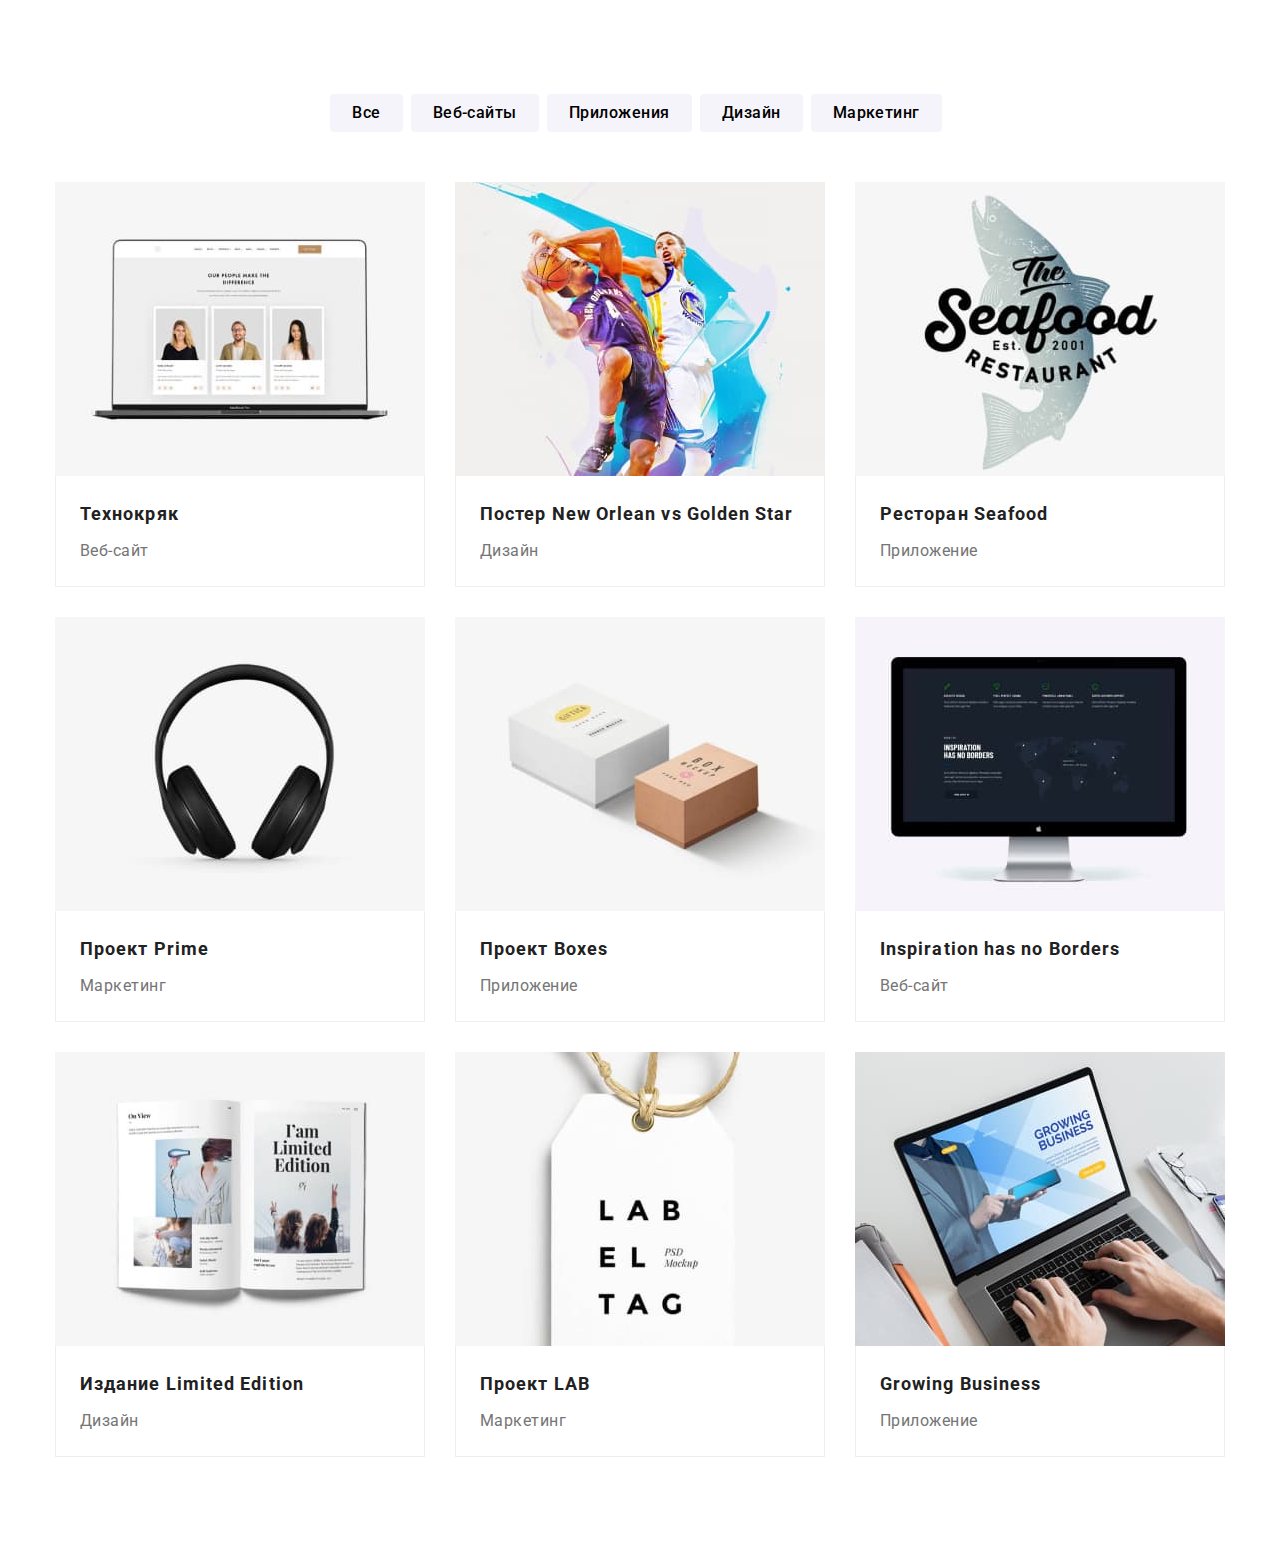
==== commit 5c32ff52: "hero" ====
--- a/potrfolio.html
+++ b/potrfolio.html
@@ -25,8 +25,8 @@
     <link rel="stylesheet" href="./css/main.min.css" />
   </head>
   <body>
-    <!--Header-->
-    <header class="header">
+  <!--Header-->
+<!--     <header class="header">
       <div class="container">
         <a class="logo header__logo" href="./index.html"><span class="logo__web">Web</span>
           <span class="logo__studio">Studio</span></a>
@@ -65,7 +65,7 @@
         </ul>
       </div>
     </header>
-    <main>
+    <main>  -->
       <!--Section-->
       <section class="project">
         <div class="container">
@@ -294,7 +294,7 @@
       </section>
     </main>
     <!--Footer-->
-    <footer class="footer">
+<!--     <footer class="footer">
       <div class="container">
         <div class="footer-address">
           <a class="logo footer-address__logo" href="./index.html">
@@ -347,7 +347,7 @@
           <button class="footer-form__submit" type="submit">Подписаться</button>
         </div>
       </div>
-    </footer>
+    </footer> -->
   </body>
 </html>
 
--- a/css/main.min.css
+++ b/css/main.min.css
@@ -1 +1 @@
-:root{--header-color: #212121;--first-title-color: #212121;--second-title-color: #2196f3;--first-btn-color: #ffffff;--second-btn-color: #2196f3;--accent-color: #2196f3}*,*::before,*::after{-webkit-box-sizing:border-box;box-sizing:border-box}textarea{resize:none}.visually-hidden{position:absolute;white-space:nowrap;width:1px;height:1px;overflow:hidden;border:0;padding:0;clip:rect(0 0 0 0);-webkit-clip-path:inset(50%);clip-path:inset(50%);margin:-1px}img{display:block;max-width:100%;height:auto;width:100%}body{color:#757575;font-family:Roboto,sans-serif;margin:0 auto}p,h1,h2,h3,h4,h5,h6{margin:0}ul,ol{margin:0;padding-left:0}.header-list,.about-list,.work-list,.clients-list,.footersoc-list,.team-list,.team-soc-list,.address-list,.section-list,.project-list,.section__title,.section__text,.project-list{list-style:none}.header__logo,.header-list__link,.team-soc-link,.clients-link,.footer-address__logo,.header-list__mail,.header-list__tel,.address-mail,.address-tel,.work-link,.section__title,.section__text,.project-list,.project-list__link{text-decoration:none}.container{width:100%;padding-left:15px;padding-right:15px;margin:0 auto}@media screen and (min-width: 480px){.container{width:480px}}@media screen and (min-width: 768px){.container{width:768px}}.header .container{display:-webkit-box;display:-ms-flexbox;display:flex;-webkit-box-align:center;-ms-flex-align:center;align-items:center}.header{display:block;border-bottom:1px solid #ececec}.header-list{display:-webkit-box;display:-ms-flexbox;display:flex;margin-left:auto;display:flex;-webkit-box-align:baseline;-ms-flex-align:baseline;align-items:baseline;-webkit-box-align:center;-ms-flex-align:center;align-items:center;-webkit-box-pack:center;-ms-flex-pack:center;justify-content:center;cursor:pointer;color:#757575}.header-list__link{display:-webkit-box;display:-ms-flexbox;display:flex;-webkit-box-align:center;-ms-flex-align:center;align-items:center;font-weight:500;font-size:14px;line-height:1.14;letter-spacing:.02em;color:var(--header-color)}.header-list__mail,.header-list__tel{display:-webkit-box;display:-ms-flexbox;display:flex;-webkit-box-align:center;-ms-flex-align:center;align-items:center;font-weight:500;font-size:14px;line-height:1.14;letter-spacing:.02em;color:#757575;-webkit-transition-property:color;transition-property:color;-webkit-transition-duration:250ms;transition-duration:250ms;-webkit-transition-timing-function:cubic-bezier(0.4, 0, 0.2, 1);transition-timing-function:cubic-bezier(0.4, 0, 0.2, 1)}.header-list__tel{margin-left:0 auto}.header-list__icon :hover,.header-list__icon :focus{fill:#2196f3}.header-list__tel+.header-list__mail{display:-webkit-box;display:-ms-flexbox;display:flex;-webkit-box-align:center;-ms-flex-align:center;align-items:center;font-weight:500;font-size:14px;line-height:1.14;color:#757575;-webkit-box-align:baseline;-ms-flex-align:baseline;align-items:baseline;-webkit-box-pack:center;-ms-flex-pack:center;justify-content:center;-webkit-transition-property:color;transition-property:color;-webkit-transition-duration:250ms;transition-duration:250ms;-webkit-transition-timing-function:cubic-bezier(0.4, 0, 0.2, 1);transition-timing-function:cubic-bezier(0.4, 0, 0.2, 1)}.header-list:hover,.header-list:focus{color:#2196f3}.header-list__link.current{position:relative;color:var(--accent-color)}.header-list__link.current--active{color:var(--accent-color)}.header-list__link.current::after{position:absolute;bottom:0;left:0;content:"";display:block;width:100%;height:4px;border-radius:2px;background-color:#2196f3}.header-list__icon{fill:currentColor;margin-right:10px}.header-list__link:hover,.header-list__link:focus{color:var(--accent-color)}.header__logo{font-family:"Raleway";font-weight:700;font-size:26px;line-height:1.19;letter-spacing:.03em;color:#000;margin-right:93px}.header__logo{margin-right:93px}.logo__web{font-family:"Raleway";font-weight:700;font-size:26px;line-height:1.19;letter-spacing:.03em;color:#2196f3}.logo__studio{font-family:"Raleway";font-weight:700;font-size:26px;line-height:1.19;letter-spacing:.03em;color:#000}.header-list .header-list__link{display:block;padding-top:32px;padding-bottom:32px;color:var(--header-color);font-weight:500;font-size:14px;line-height:1.14;letter-spacing:.02em;-webkit-transition-property:color;transition-property:color;-webkit-transition-duration:250ms;transition-duration:250ms;-webkit-transition-timing-function:cubic-bezier(0.4, 0, 0.2, 1);transition-timing-function:cubic-bezier(0.4, 0, 0.2, 1)}.header-list__item:not(:last-child){margin-right:50px}.header-list__item :hover,.header-list__item :focus{color:#2196f3}.hero{content:"";background-color:#2f303a;max-width:1600px;max-height:600px;margin:0 auto;background-image:-webkit-gradient(linear, left top, left bottom, from(rgba(47, 48, 58, 0.4)), to(rgba(47, 48, 58, 0.4))),url(../images/hero.jpg);background-image:linear-gradient(rgba(47, 48, 58, 0.4), rgba(47, 48, 58, 0.4)),url(../images/hero.jpg);background-repeat:no-repeat;background-position:center;background-size:cover;padding-top:200px;padding-bottom:200px}.hero{padding-top:200px;padding-bottom:200px;background-color:#2f303a}.hero__title{display:block;margin:0 auto;margin-bottom:30px;max-width:696px;font-weight:900;text-align:center;font-size:44px;line-height:1.36;letter-spacing:.06em;text-transform:uppercase;color:#fff}.hero__btn{height:50px;min-width:200px;border-radius:4px;border:0;padding:10px 32px;text-align:center;font-family:inherit;font-weight:700;font-size:16px;line-height:1,88;display:block;letter-spacing:.06em;color:#fff;background-color:#2196f3;margin:0 auto;display:block}.about{padding-top:94px;padding-bottom:94px}.about-list{display:-webkit-box;display:-ms-flexbox;display:flex}.about-list__title{margin-bottom:10px;font-weight:700;font-size:14px;line-height:1.14;letter-spacing:.03em;text-transform:uppercase;color:#212121}.about-list__text{min-width:270px;font-weight:400;font-size:14px;line-height:1.71;letter-spacing:.03em;color:#757575}.feauture{display:-webkit-box;display:-ms-flexbox;display:flex;width:270px;height:120px;margin-bottom:30px;background:#f5f4fa;border-radius:4px;-webkit-box-pack:center;-ms-flex-pack:center;justify-content:center;-webkit-box-align:center;-ms-flex-align:center;align-items:center}.feauture__icon{width:70px;height:70px}.about-list__item{margin-right:30px;width:270px}.about-list__item:last-child{margin-right:0px}.work{padding-top:0;padding-bottom:94px}.work__title{margin-bottom:50px;font-weight:700;font-size:36px;line-height:1.17;text-align:center;letter-spacing:.03em;color:#212121}.work-list{display:-webkit-box;display:-ms-flexbox;display:flex}.work-list__item+.work-list__item{margin-left:30px}.work-list__item{width:calc 3.3333333333px}.label{position:relative}.label__title{position:absolute;bottom:0;color:#fff;background-color:rgba(47,48,58,.8);width:100%;height:70px;padding:27px;text-align:center;margin-bottom:0}.team{padding-top:60px;padding-bottom:60px}.team{font-weight:500;font-size:16px;line-height:1.19;text-align:center;letter-spacing:.03em;color:#212121;background:#f5f4fa}.team__title{margin-bottom:30px;font-weight:700;font-size:28px;line-height:1.17;text-align:center;letter-spacing:.03em;color:#212121}.team :last-child{margin-bottom:0}.team-list{margin-bottom:-30 px}@media screen and (min-width: 768px){.team-list{display:-webkit-box;display:-ms-flexbox;display:flex;-ms-flex-wrap:wrap;flex-wrap:wrap;margin-left:-30px}}.team-list__img{background:#fff}.team-list__item{margin-bottom:30 px}@media screen and (min-width: 768px){.team-list__item{width:calc 20px;margin-left:30px}}.team-list__item{background:#fff;-webkit-box-shadow:0px 1px 3px rgba(0,0,0,.12),0px 1px 1px rgba(0,0,0,.14),0px 2px 1px rgba(0,0,0,.2);box-shadow:0px 1px 3px rgba(0,0,0,.12),0px 1px 1px rgba(0,0,0,.14),0px 2px 1px rgba(0,0,0,.2);border-radius:0px 0px 4px 4px}.team-member{padding-top:30px;padding-bottom:30px;background-color:#fff}.team-member__name{font-weight:500;font-size:16px;line-height:1.19;text-align:center;letter-spacing:.03em;color:#212121;margin-bottom:10px;background:#fff}.team-member__pos{margin-bottom:16px;font-weight:400;font-size:16px;line-height:1.19;text-align:center;letter-spacing:.03em;color:#757575;background:#fff}.soc-list{display:-webkit-box;display:-ms-flexbox;display:flex;-webkit-box-pack:center;-ms-flex-pack:center;justify-content:center}.soc-list__item+.soc-list__item{margin-left:10px}.soc-list__item{border-radius:50px;display:-webkit-box;display:-ms-flexbox;display:flex;-webkit-box-align:center;-ms-flex-align:center;align-items:center;-webkit-box-pack:center;-ms-flex-pack:center;justify-content:center}.soc-list__link{width:44px;height:44px;border-radius:50px;display:-webkit-box;display:-ms-flexbox;display:flex;-webkit-box-align:center;-ms-flex-align:center;align-items:center;-webkit-box-pack:center;-ms-flex-pack:center;justify-content:center;cursor:pointer;fill:#afb1b8;-webkit-transition-property:color,background-color;transition-property:color,background-color;-webkit-transition-duration:250ms;transition-duration:250ms;-webkit-transition-timing-function:cubic-bezier(0.4, 0, 0.2, 1);transition-timing-function:cubic-bezier(0.4, 0, 0.2, 1)}.soc-list__icon{width:20px;height:20px;color:#afb1b8}.soc-list__link:hover,.soc-list__link:focus{background-color:#2196f3;fill:#fff}.clients{padding-top:94px;padding-bottom:94px}.clients__title{margin-bottom:50px;font-weight:700;font-size:36px;line-height:1.17;text-align:center;letter-spacing:.03em;color:#212121}.clients-list{-webkit-box-pack:center;-ms-flex-pack:center;justify-content:center;-webkit-box-align:center;-ms-flex-align:center;align-items:center}.clients-list{display:-webkit-box;display:-ms-flexbox;display:flex;-ms-flex-wrap:wrap;flex-wrap:wrap}.clients-list__item{width:170px;height:92px}.clients-list__link{display:-webkit-box;display:-ms-flexbox;display:flex;width:100%;height:100%;border:1px solid #afb1b8;border-radius:4px;-webkit-box-pack:center;-ms-flex-pack:center;justify-content:center;-webkit-box-align:center;-ms-flex-align:center;align-items:center;cursor:pointer;color:#afb1b8;-webkit-transition-property:color,border-color;transition-property:color,border-color;-webkit-transition-duration:250ms;transition-duration:250ms;-webkit-transition-timing-function:cubic-bezier(0.4, 0, 0.2, 1);transition-timing-function:cubic-bezier(0.4, 0, 0.2, 1)}.clients-list__icon{width:106px;height:60px;fill:currentColor}.clients-list__link:hover,.clients-list .clients-list__link:focus{border-color:#2196f3}.clients-list__link:hover{color:#2196f3}.clients-list__link:focus{color:#2196f3}.clients-list__icon:hover,.clients-list__icon:focus{fill:#2196f3}.clients-list__item{width:170px;height:92px}.clients-list__item+.clients-list__item{margin-left:30px}.footer{display:block;padding:60px 0;background:#2f303a}.footer>.container{display:-webkit-box;display:-ms-flexbox;display:flex;-webkit-box-align:baseline;-ms-flex-align:baseline;align-items:baseline}.footer-address__logo{margin-bottom:20px;display:block;font-family:"Raleway";font-style:normal;font-weight:700;font-size:26px;line-height:1.19;letter-spacing:.03em}.footer-address__text{margin-bottom:9px;font-family:"Roboto";font-style:normal;font-weight:400;font-size:14px;line-height:1.71;letter-spacing:.03em;color:#fff}.logo__web{font-family:"Raleway";font-style:normal;font-weight:700;font-size:26px;line-height:1.19;letter-spacing:.03em;color:#2196f3}.logo__studio{font-family:"Raleway";font-style:normal;font-weight:700;font-size:26px;line-height:1.19;letter-spacing:.03em}.logo__studio--inverse{color:#fff}.address-list__mail,.address-list__tel{font-family:"Roboto";font-style:normal;font-weight:400;font-size:14px;line-height:1.71;letter-spacing:.03em;color:rgba(255,255,255,.6)}.address-list__item{margin-bottom:9px}.address-list__item:last-child{margin-bottom:0}.footer-invite{display:block;margin-left:70px}.footer-invite__text{font-weight:700;font-size:14px;line-height:1.14;letter-spacing:.03em;color:#fff;margin-bottom:20px}.footersoc-list{display:-webkit-box;display:-ms-flexbox;display:flex;-webkit-box-pack:center;-ms-flex-pack:center;justify-content:center}.footersoc-list__link{width:100%;height:100%;background-color:rgba(255,255,255,.1);border-radius:50%;display:-webkit-box;display:-ms-flexbox;display:flex;-webkit-box-align:center;-ms-flex-align:center;align-items:center;-webkit-box-pack:center;-ms-flex-pack:center;justify-content:center;-webkit-transition-property:background-color;transition-property:background-color;-webkit-transition-duration:250ms;transition-duration:250ms;-webkit-transition-timing-function:cubic-bezier(0.4, 0, 0.2, 1);transition-timing-function:cubic-bezier(0.4, 0, 0.2, 1)}.footersoc-list__icon{fill:#fff}.footersoc-list__link:hover,.footersoc-list__link:focus{background-color:#2196f3}.footersoc-list__item{width:44px;height:44px}.footersoc-list__item+.footersoc-list__item{margin-left:10px}.footer-form{display:block;margin-left:auto}.footer-form__text{font-weight:700;font-size:14px;line-height:1.14;letter-spacing:.03em;color:#fff;margin-bottom:20px}.footer-form__input{width:358px;height:50px;padding:15px 16px;background:#2f303a;border:1px solid rgba(255,255,255,.3);-webkit-box-sizing:border-box;box-sizing:border-box;-webkit-filter:drop-shadow(0px 4px 4px rgba(0, 0, 0, 0.15));filter:drop-shadow(0px 4px 4px rgba(0, 0, 0, 0.15));border-radius:4px;padding:15px 16px;-webkit-transition-property:border;transition-property:border;-webkit-transition-duration:250ms;transition-duration:250ms;-webkit-transition-timing-function:cubic-bezier(0.4, 0, 0.2, 1);transition-timing-function:cubic-bezier(0.4, 0, 0.2, 1)}.footer-form__input:focus{outline:none;border:1px solid #2196f3}.footer-form__submit{display:-webkit-inline-box;display:-ms-inline-flexbox;display:inline-flex;width:200px;padding:10px;padding-left:29px;background:#2196f3;-webkit-box-shadow:0px 4px 4px rgba(0,0,0,.15);box-shadow:0px 4px 4px rgba(0,0,0,.15);border-radius:4px;border:0;margin-left:12px;font-weight:700;font-size:16px;line-height:1.88;-webkit-box-align:center;-ms-flex-align:center;align-items:center;letter-spacing:.06em;color:#fff;-webkit-transition-property:border;transition-property:border;-webkit-transition-duration:250ms;transition-duration:250ms;-webkit-transition-timing-function:cubic-bezier(0.4, 0, 0.2, 1);transition-timing-function:cubic-bezier(0.4, 0, 0.2, 1)}.footer-form__submit::after{content:"";margin-left:10px;width:24px;height:24px;background-image:url(../images/send.svg);background-repeat:no-repeat;background-size:contain}.footer-form__submit:focus{outline:none;border:1px solid #2196f3}.project{padding-top:94px;padding-bottom:94px}.section-list{display:-webkit-box;display:-ms-flexbox;display:flex;-webkit-box-pack:center;-ms-flex-pack:center;justify-content:center;margin-bottom:50px;border:0}.section-list__item{margin-right:8px;border:0}.section-list__btn{padding:6px 22px;background:#f5f4fa;border-radius:4px;border:0;font-family:inherit;font-weight:500;font-size:16px;line-height:1.62;text-align:center;letter-spacing:.03em;cursor:pointer;-webkit-transition-property:color,background-color,-webkit-box-shadow;transition-property:color,background-color,-webkit-box-shadow;transition-property:color,background-color,box-shadow;transition-property:color,background-color,box-shadow,-webkit-box-shadow;-webkit-transition-duration:250ms;transition-duration:250ms;-webkit-transition-timing-function:cubic-bezier(0.4, 0, 0.2, 1);transition-timing-function:cubic-bezier(0.4, 0, 0.2, 1)}.section-list__btn:hover,.section-list__btn:focus{-webkit-box-shadow:0px 3px 1px rgba(0,0,0,.1),0px 1px 2px rgba(0,0,0,.08),0px 2px 2px rgba(0,0,0,.12);box-shadow:0px 3px 1px rgba(0,0,0,.1),0px 1px 2px rgba(0,0,0,.08),0px 2px 2px rgba(0,0,0,.12);border-radius:4px;color:var(--first-btn-color);background-color:var(--accent-color)}.project-list{display:-webkit-box;display:-ms-flexbox;display:flex;-ms-flex-wrap:wrap;flex-wrap:wrap;margin-top:-30px;margin-left:-30px}.project-list__link{display:block;-webkit-transition-property:-webkit-box-shadow;transition-property:-webkit-box-shadow;transition-property:box-shadow;transition-property:box-shadow, -webkit-box-shadow;-webkit-transition-duration:250ms;transition-duration:250ms;-webkit-transition-timing-function:cubic-bezier(0.4, 0, 0.2, 1);transition-timing-function:cubic-bezier(0.4, 0, 0.2, 1)}.project-list__link:hover,.project-list__link:focus{-webkit-box-shadow:0px 1px 1px rgba(0,0,0,.12),0px 4px 4px rgba(0,0,0,.06),1px 4px 6px rgba(0,0,0,.16);box-shadow:0px 1px 1px rgba(0,0,0,.12),0px 4px 4px rgba(0,0,0,.06),1px 4px 6px rgba(0,0,0,.16)}.description{position:relative;overflow:hidden}.description__text{position:absolute;height:101%;top:0;font-weight:400;font-size:18px;line-height:1.6;letter-spacing:.03em;background-color:rgba(33,150,243,.9);color:#fff;padding:63px 24px;-webkit-transform:translateY(100%);transform:translateY(100%);-webkit-transition-property:-webkit-transform;transition-property:-webkit-transform;transition-property:transform;transition-property:transform, -webkit-transform;-webkit-transition-duration:250ms;transition-duration:250ms;-webkit-transition-timing-function:cubic-bezier(0.4, 0, 0.2, 1);transition-timing-function:cubic-bezier(0.4, 0, 0.2, 1)}.project-list__item:hover .description__text{-webkit-transform:translateY(0);transform:translateY(0)}.project-list__item:focus .description__text{-webkit-transform:translateY(0);transform:translateY(0)}.project-list__item{margin-left:30px;margin-top:30px}.project-list__item{display:block;cursor:pointer;-webkit-transition-property:-webkit-box-shadow;transition-property:-webkit-box-shadow;transition-property:box-shadow;transition-property:box-shadow, -webkit-box-shadow;-webkit-transition-duration:250ms;transition-duration:250ms;-webkit-transition-timing-function:cubic-bezier(0.4, 0, 0.2, 1);transition-timing-function:cubic-bezier(0.4, 0, 0.2, 1)}.project-list__item{width:calc 3.3333333333px;margin-bottom:30 px}.section{padding:20px 24px;border:1px solid #eee;-webkit-box-sizing:border-box;box-sizing:border-box;border-top:none}.section__title{margin-bottom:4px;font-weight:700;font-size:18px;line-height:2;letter-spacing:.06em;color:#212121}.section__text{font-weight:400;font-size:16px;line-height:1.88;letter-spacing:.03em;color:#757575}.project-list__item:hover{-webkit-box-shadow:0px 1px 1px rgba(0,0,0,.12),0px 4px 4px rgba(0,0,0,.06),1px 4px 6px rgba(0,0,0,.16);box-shadow:0px 1px 1px rgba(0,0,0,.12),0px 4px 4px rgba(0,0,0,.06),1px 4px 6px rgba(0,0,0,.16)}.project-list__item:focus{-webkit-box-shadow:0px 1px 1px rgba(0,0,0,.12),0px 4px 4px rgba(0,0,0,.06),1px 4px 6px rgba(0,0,0,.16);box-shadow:0px 1px 1px rgba(0,0,0,.12),0px 4px 4px rgba(0,0,0,.06),1px 4px 6px rgba(0,0,0,.16)}.backdrop{position:fixed;top:0;width:100%;height:100%;background:rgba(0,0,0,.2);-webkit-transition:opacity 1000ms,visibility 1000ms;transition:opacity 1000ms,visibility 1000ms}.backdrop.is-hidden .modal{-webkit-transform:rotate(0) scale(0.3);transform:rotate(0) scale(0.3)}.modal{position:absolute;top:50%;left:50%;-webkit-transform:rotate(360deg) translate(-50%, -50%) scale(1);transform:rotate(360deg) translate(-50%, -50%) scale(1);width:528px;min-height:581px;background:#fff;-webkit-box-shadow:0px 1px 3px rgba(0,0,0,.12),0px 1px 1px rgba(0,0,0,.14),0px 2px 1px rgba(0,0,0,.2);box-shadow:0px 1px 3px rgba(0,0,0,.12),0px 1px 1px rgba(0,0,0,.14),0px 2px 1px rgba(0,0,0,.2);border-radius:4px;-webkit-transition:-webkit-transform 300ms;transition:-webkit-transform 300ms;transition:transform 300ms;transition:transform 300ms, -webkit-transform 300ms;padding:40px}.modal__title{font-weight:700;font-size:20px;line-height:1.15;text-align:center;letter-spacing:.03em;color:#212121;margin-bottom:12px}.modal__button{position:absolute;display:-webkit-box;display:-ms-flexbox;display:flex;top:10px;right:10px;width:30px;height:30px;border-radius:50%;background:rgba(0,0,0,0);border:1px solid rgba(0,0,0,.1);-webkit-box-sizing:border-box;box-sizing:border-box;-webkit-box-align:center;-ms-flex-align:center;align-items:center;-webkit-box-pack:center;-ms-flex-pack:center;justify-content:center}.modal__icon{fill:#000;cursor:pointer;-webkit-transition-property:fill,background-color;transition-property:fill,background-color;-webkit-transition-duration:250ms;transition-duration:250ms;-webkit-transition-timing-function:cubic-bezier(0.4, 0, 0.2, 1);transition-timing-function:cubic-bezier(0.4, 0, 0.2, 1)}.modal__icon:hover,.modal__icon:focus{fill:#2196f3;background-color:#fff}.is-hidden{opacity:0;pointer-events:none;visibility:hidden}.modal{position:absolute;top:50%;left:50%;-webkit-transform:rotate(360deg) translate(-50%, -50%) scale(1);transform:rotate(360deg) translate(-50%, -50%) scale(1);width:528px;min-height:581px;background:#fff;-webkit-box-shadow:0px 1px 3px rgba(0,0,0,.12),0px 1px 1px rgba(0,0,0,.14),0px 2px 1px rgba(0,0,0,.2);box-shadow:0px 1px 3px rgba(0,0,0,.12),0px 1px 1px rgba(0,0,0,.14),0px 2px 1px rgba(0,0,0,.2);border-radius:4px;-webkit-transition:-webkit-transform 300ms;transition:-webkit-transform 300ms;transition:transform 300ms;transition:transform 300ms, -webkit-transform 300ms;padding:40px}.modal__form-field{display:-webkit-box;display:-ms-flexbox;display:flex;-webkit-box-orient:vertical;-webkit-box-direction:normal;-ms-flex-direction:column;flex-direction:column;margin-bottom:10px}.modal__form-field:last-child{margin-bottom:0}.modal__input-wrap{position:relative}.modal__input{width:100%;height:40px;padding:12px 40px;border:1px solid rgba(33,33,33,.2);-webkit-box-sizing:border-box;box-sizing:border-box;border-radius:4px;background-color:rgba(0,0,0,0);outline:none;cursor:pointer;padding-left:40px;-webkit-transition-property:border-color;transition-property:border-color;-webkit-transition-duration:250ms;transition-duration:250ms;-webkit-transition-timing-function:cubic-bezier(0.4, 0, 0.2, 1);transition-timing-function:cubic-bezier(0.4, 0, 0.2, 1)}.modal__input-icon{position:absolute;left:12px;top:50%;-webkit-transform:translateY(-50%);transform:translateY(-50%);-webkit-transition-property:fill;transition-property:fill;-webkit-transition-duration:250ms;transition-duration:250ms;-webkit-transition-timing-function:cubic-bezier(0.4, 0, 0.2, 1);transition-timing-function:cubic-bezier(0.4, 0, 0.2, 1)}.modal__input:focus{border-color:#2196f3}.modal__text{width:100%;height:120px;border:1px solid rgba(33,33,33,.2);-webkit-box-sizing:border-box;box-sizing:border-box;border-radius:4px;padding:12px 16px;-webkit-transition-property:border;transition-property:border;-webkit-transition-duration:250ms;transition-duration:250ms;-webkit-transition-timing-function:cubic-bezier(0.4, 0, 0.2, 1);transition-timing-function:cubic-bezier(0.4, 0, 0.2, 1)}.modal__input-text{font-size:12px;line-height:1.17;letter-spacing:.01em;color:#757575;margin-bottom:4px}.modal__text:focus{outline:none;border:1px solid #2196f3}.modal__text::-webkit-input-placeholder{font-size:12px;line-height:1.17;letter-spacing:.01em;color:rgba(117,117,117,.5)}.modal__text::-moz-placeholder{font-size:12px;line-height:1.17;letter-spacing:.01em;color:rgba(117,117,117,.5)}.modal__text:-ms-input-placeholder{font-size:12px;line-height:1.17;letter-spacing:.01em;color:rgba(117,117,117,.5)}.modal__text::-ms-input-placeholder{font-size:12px;line-height:1.17;letter-spacing:.01em;color:rgba(117,117,117,.5)}.modal__text::placeholder{font-size:12px;line-height:1.17;letter-spacing:.01em;color:rgba(117,117,117,.5)}.modal__input:focus+.modal__input-icon{fill:#2196f3}.modal{position:absolute;top:50%;left:50%;-webkit-transform:rotate(360deg) translate(-50%, -50%) scale(1);transform:rotate(360deg) translate(-50%, -50%) scale(1);width:528px;min-height:581px;background:#fff;-webkit-box-shadow:0px 1px 3px rgba(0,0,0,.12),0px 1px 1px rgba(0,0,0,.14),0px 2px 1px rgba(0,0,0,.2);box-shadow:0px 1px 3px rgba(0,0,0,.12),0px 1px 1px rgba(0,0,0,.14),0px 2px 1px rgba(0,0,0,.2);border-radius:4px;-webkit-transition:-webkit-transform 300ms;transition:-webkit-transform 300ms;transition:transform 300ms;transition:transform 300ms, -webkit-transform 300ms;padding:40px}.modal__check-text{font-size:14px;line-height:1.71;letter-spacing:.03em;color:#757575;display:-webkit-box;display:-ms-flexbox;display:flex;-webkit-box-align:center;-ms-flex-align:center;align-items:center;margin-bottom:20px;text-align:center}.modal__check-link{display:-webkit-box;display:-ms-flexbox;display:flex;text-align:center;font-weight:400;font-size:14px;line-height:1.71;letter-spacing:.03em;text-decoration:none;color:#2196f3;border-bottom:1px solid #2196f3;-webkit-box-pack:center;-ms-flex-pack:center;justify-content:center}.modal__check-text::before{content:"";width:16px;height:15px;display:-webkit-box;display:-ms-flexbox;display:flex;border:2px solid #303030;border-radius:2px;margin-right:7px;-webkit-box-align:center;-ms-flex-align:center;align-items:center;text-align:center;-webkit-box-pack:center;-ms-flex-pack:center;justify-content:center}.modal__check:checked+.modal__check-text::before{background-color:#2196f3;background-image:url(../images/check.svg);background-repeat:no-repeat;background-position:center;background-size:contain;-webkit-box-align:center;-ms-flex-align:center;align-items:center;text-align:center;-webkit-box-pack:center;-ms-flex-pack:center;justify-content:center;-webkit-transition-property:border;transition-property:border;-webkit-transition-duration:250ms;transition-duration:250ms;-webkit-transition-timing-function:cubic-bezier(0.4, 0, 0.2, 1);transition-timing-function:cubic-bezier(0.4, 0, 0.2, 1)}.modal__check:focus+.modal__check-text::before{border:2px solid #2196f3}.modal__check:hover+.modal__check-text::before{border:2px solid #2196f3}.modal{position:absolute;top:50%;left:50%;-webkit-transform:rotate(360deg) translate(-50%, -50%) scale(1);transform:rotate(360deg) translate(-50%, -50%) scale(1);width:528px;min-height:581px;background:#fff;-webkit-box-shadow:0px 1px 3px rgba(0,0,0,.12),0px 1px 1px rgba(0,0,0,.14),0px 2px 1px rgba(0,0,0,.2);box-shadow:0px 1px 3px rgba(0,0,0,.12),0px 1px 1px rgba(0,0,0,.14),0px 2px 1px rgba(0,0,0,.2);border-radius:4px;-webkit-transition:-webkit-transform 300ms;transition:-webkit-transform 300ms;transition:transform 300ms;transition:transform 300ms, -webkit-transform 300ms;padding:40px}.modal__submit{display:block;height:50px;min-width:200px;padding:10px 55px;text-align:center;font-family:inherit;font-weight:700;font-size:16px;cursor:pointer;border:0;letter-spacing:.06em;color:#fff;background-color:#2196f3;margin:0 auto;border-radius:4px;-webkit-box-shadow:0px 4px 4px rgba(0,0,0,.15);box-shadow:0px 4px 4px rgba(0,0,0,.15);-webkit-transition-property:background-color,-webkit-box-shadow;transition-property:background-color,-webkit-box-shadow;transition-property:background-color,box-shadow;transition-property:background-color,box-shadow,-webkit-box-shadow;-webkit-transition-duration:250ms;transition-duration:250ms;-webkit-transition-timing-function:cubic-bezier(0.4, 0, 0.2, 1);transition-timing-function:cubic-bezier(0.4, 0, 0.2, 1)}.modal__submit:hover,.modal__submit:focus{background-color:#2196f3;-webkit-box-shadow:0px 4px 4px rgba(0,0,0,.15);box-shadow:0px 4px 4px rgba(0,0,0,.15)}/*# sourceMappingURL=main.min.css.map */+:root{--header-color: #212121;--first-title-color: #212121;--second-title-color: #2196f3;--first-btn-color: #ffffff;--second-btn-color: #2196f3;--accent-color: #2196f3}*,*::before,*::after{-webkit-box-sizing:border-box;box-sizing:border-box}textarea{resize:none}.visually-hidden{position:absolute;white-space:nowrap;width:1px;height:1px;overflow:hidden;border:0;padding:0;clip:rect(0 0 0 0);-webkit-clip-path:inset(50%);clip-path:inset(50%);margin:-1px}img{display:block;max-width:100%;height:auto;width:100%}body{color:#757575;font-family:Roboto,sans-serif;margin:0 auto}p,h1,h2,h3,h4,h5,h6{margin:0}ul,ol{margin:0;padding-left:0}.header-list,.about-list,.work-list,.clients-list,.footersoc-list,.team-list,.team-soc-list,.address-list,.section-list,.project-list,.section__title,.section__text,.project-list{list-style:none}.header__logo,.header-list__link,.team-soc-link,.clients-link,.footer-address__logo,.header-list__mail,.header-list__tel,.address-mail,.address-tel,.work-link,.section__title,.section__text,.project-list,.project-list__link{text-decoration:none}.container{width:100%;padding-left:15px;padding-right:15px;margin:0 auto}@media screen and (min-width: 480px){.container{width:480px}}@media screen and (min-width: 768px){.container{width:768px}}@media screen and (min-width: 1200px){.container{width:1200px}}.header .container{display:-webkit-box;display:-ms-flexbox;display:flex;-webkit-box-align:center;-ms-flex-align:center;align-items:center}.header{display:block;border-bottom:1px solid #ececec}.header-list{display:-webkit-box;display:-ms-flexbox;display:flex;margin-left:auto;display:flex;-webkit-box-align:baseline;-ms-flex-align:baseline;align-items:baseline;-webkit-box-align:center;-ms-flex-align:center;align-items:center;-webkit-box-pack:center;-ms-flex-pack:center;justify-content:center;cursor:pointer;color:#757575}.header-list__link{display:-webkit-box;display:-ms-flexbox;display:flex;-webkit-box-align:center;-ms-flex-align:center;align-items:center;font-weight:500;font-size:14px;line-height:1.14;letter-spacing:.02em;color:var(--header-color)}.header-list__mail,.header-list__tel{display:-webkit-box;display:-ms-flexbox;display:flex;-webkit-box-align:center;-ms-flex-align:center;align-items:center;font-weight:500;font-size:14px;line-height:1.14;letter-spacing:.02em;color:#757575;-webkit-transition-property:color;transition-property:color;-webkit-transition-duration:250ms;transition-duration:250ms;-webkit-transition-timing-function:cubic-bezier(0.4, 0, 0.2, 1);transition-timing-function:cubic-bezier(0.4, 0, 0.2, 1)}.header-list__tel{margin-left:0 auto}.header-list__icon :hover,.header-list__icon :focus{fill:#2196f3}.header-list__tel+.header-list__mail{display:-webkit-box;display:-ms-flexbox;display:flex;-webkit-box-align:center;-ms-flex-align:center;align-items:center;font-weight:500;font-size:14px;line-height:1.14;color:#757575;-webkit-box-align:baseline;-ms-flex-align:baseline;align-items:baseline;-webkit-box-pack:center;-ms-flex-pack:center;justify-content:center;-webkit-transition-property:color;transition-property:color;-webkit-transition-duration:250ms;transition-duration:250ms;-webkit-transition-timing-function:cubic-bezier(0.4, 0, 0.2, 1);transition-timing-function:cubic-bezier(0.4, 0, 0.2, 1)}.header-list:hover,.header-list:focus{color:#2196f3}.header-list__link.current{position:relative;color:var(--accent-color)}.header-list__link.current--active{color:var(--accent-color)}.header-list__link.current::after{position:absolute;bottom:0;left:0;content:"";display:block;width:100%;height:4px;border-radius:2px;background-color:#2196f3}.header-list__icon{fill:currentColor;margin-right:10px}.header-list__link:hover,.header-list__link:focus{color:var(--accent-color)}.header__logo{font-family:"Raleway";font-weight:700;font-size:26px;line-height:1.19;letter-spacing:.03em;color:#000;margin-right:93px}.header__logo{margin-right:93px}.logo__web{font-family:"Raleway";font-weight:700;font-size:26px;line-height:1.19;letter-spacing:.03em;color:#2196f3}.logo__studio{font-family:"Raleway";font-weight:700;font-size:26px;line-height:1.19;letter-spacing:.03em;color:#000}.header-list .header-list__link{display:block;padding-top:32px;padding-bottom:32px;color:var(--header-color);font-weight:500;font-size:14px;line-height:1.14;letter-spacing:.02em;-webkit-transition-property:color;transition-property:color;-webkit-transition-duration:250ms;transition-duration:250ms;-webkit-transition-timing-function:cubic-bezier(0.4, 0, 0.2, 1);transition-timing-function:cubic-bezier(0.4, 0, 0.2, 1)}.header-list__item:not(:last-child){margin-right:50px}.header-list__item :hover,.header-list__item :focus{color:#2196f3}.hero{content:"";background-color:#2f303a;max-width:100%;max-height:auto;margin:0 auto;background-image:-webkit-gradient(linear, left top, left bottom, from(rgba(47, 48, 58, 0.4)), to(rgba(47, 48, 58, 0.4))),url(../images/hero.jpg);background-image:linear-gradient(rgba(47, 48, 58, 0.4), rgba(47, 48, 58, 0.4)),url(../images/hero.jpg);background-repeat:no-repeat;background-position:center;background-size:cover;padding-top:200px;padding-bottom:200px}@media screen and (min-width: 480px){.hero{width:480px;max-width:100%;max-height:auto;margin:0 auto}}@media screen and (min-width: 768px){.hero{width:768px;max-width:100%;max-height:auto;margin:0 auto}}@media screen and (min-width: 1200px){.hero{width:1200px;max-width:100%;max-height:auto;margin:0 auto}}.hero{background-color:#2f303a}.hero__title{margin-top:0;font-weight:900;font-size:26px;line-height:1.61;letter-spacing:.06em;text-align:center;text-transform:uppercase;color:#fff;-webkit-box-align:center;-ms-flex-align:center;align-items:center;margin:0 auto;margin-bottom:30px}@media screen and (min-width: 768px){.hero__title{width:360px}}@media screen and (min-width: 1200px){.hero__title{width:696px;font-size:44px;line-height:1.36}}.hero__btn{height:50px;min-width:200px;border-radius:4px;border:0;padding:10px 32px;text-align:center;font-family:inherit;font-weight:700;font-size:16px;line-height:1,88;display:block;letter-spacing:.06em;color:#fff;background-color:#2196f3;margin:0 auto;display:block}.about{padding-top:60px;padding-bottom:60px}@media screen and (min-width: 768px){.about{padding-top:60px;padding-bottom:60px}}@media screen and (min-width: 1200px){.about{padding-top:94px;padding-bottom:94px}}.about-list{margin-bottom:30px}@media screen and (min-width: 768px){.about-list{display:-webkit-box;display:-ms-flexbox;display:flex;-ms-flex-wrap:wrap;flex-wrap:wrap;margin-left:-30px}}.about-list__title{margin-bottom:10px;font-weight:700;font-size:14px;line-height:1.14;letter-spacing:.03em;text-transform:uppercase;color:#212121}.about-list__text{min-width:270px;font-weight:400;font-size:14px;line-height:1.71;letter-spacing:.03em;color:#757575;margin-bottom:30px}.feauture{width:100%;height:120px;margin-bottom:30px;background:#f5f4fa;border-radius:4px;-webkit-box-pack:center;-ms-flex-pack:center;justify-content:center;-webkit-box-align:center;-ms-flex-align:center;align-items:center}@media screen and (min-width: 768px){.feauture{display:-webkit-box;display:-ms-flexbox;display:flex;margin-bottom:30px}}.feauture__icon{width:70px;height:70px}@media screen and (min-width: 768px){.about-list__item{width:calc(50% - 30px);margin-left:30px}}@media screen and (min-width: 1200px){.about-list__item{width:calc(25% - 30px)}}@media screen and (min-width: 1200px){.work{width:1200px;padding-top:0;padding-bottom:94px}}.work__title{margin-bottom:50px;font-weight:700;font-size:36px;line-height:1.17;text-align:center;letter-spacing:.03em;color:#212121}@media screen and (min-width: 1200px){.work-list{width:1200px;display:-webkit-box;display:-ms-flexbox;display:flex}}.work-list__item+.work-list__item{margin-left:30px}.work-list__item{width:calc(33.3333333333% - 30px)}.label{position:relative}.label__title{position:absolute;bottom:0;color:#fff;background-color:rgba(47,48,58,.8);width:100%;height:70px;padding:27px;text-align:center;margin-bottom:0}.team{padding-top:60px;padding-bottom:60px}@media screen and (min-width: 768px){.team{padding-top:60px;padding-bottom:60px}}@media screen and (min-width: 1200px){.team{padding-top:94px;padding-bottom:94px}}.team{font-weight:500;font-size:16px;line-height:1.19;text-align:center;letter-spacing:.03em;color:#212121;background:#f5f4fa}.team__title{margin-bottom:30px;font-weight:700;font-size:28px;line-height:1.17;text-align:center;letter-spacing:.03em;color:#212121}@media screen and (min-width: 1200px){.team__title{margin-bottom:50px}}.team .team-list{margin-bottom:-30px}@media screen and (min-width: 768px){.team .team-list{display:-webkit-box;display:-ms-flexbox;display:flex;-ms-flex-wrap:wrap;flex-wrap:wrap;margin-left:-30px}}.team .team-list__img{background:#fff}.team .team-list__item{margin-bottom:30px}@media screen and (min-width: 768px){.team .team-list__item{width:calc(50% - 30px);margin-left:30px}}@media screen and (min-width: 1200px){.team .team-list__item{width:calc(25% - 30px)}}.team .team-list__item{background:#fff;-webkit-box-shadow:0px 1px 3px rgba(0,0,0,.12),0px 1px 1px rgba(0,0,0,.14),0px 2px 1px rgba(0,0,0,.2);box-shadow:0px 1px 3px rgba(0,0,0,.12),0px 1px 1px rgba(0,0,0,.14),0px 2px 1px rgba(0,0,0,.2);border-radius:0px 0px 4px 4px}.team .team-member{padding-top:30px;padding-bottom:30px;background-color:#fff}.team .team-member__name{font-weight:500;font-size:16px;line-height:1.19;text-align:center;letter-spacing:.03em;color:#212121;margin-bottom:10px;background:#fff}.team .team-member__pos{margin-bottom:16px;font-weight:400;font-size:16px;line-height:1.19;text-align:center;letter-spacing:.03em;color:#757575;background:#fff}.team .team-member:last-child{margin-bottom:0}.team .soc-list{display:-webkit-box;display:-ms-flexbox;display:flex;-webkit-box-pack:center;-ms-flex-pack:center;justify-content:center}.team .soc-list__item+.team .soc-list__item{margin-left:10px}.team .soc-list__item{border-radius:50px;display:-webkit-box;display:-ms-flexbox;display:flex;-webkit-box-align:center;-ms-flex-align:center;align-items:center;-webkit-box-pack:center;-ms-flex-pack:center;justify-content:center}.team .soc-list__link{width:44px;height:44px;border-radius:50px;display:-webkit-box;display:-ms-flexbox;display:flex;-webkit-box-align:center;-ms-flex-align:center;align-items:center;-webkit-box-pack:center;-ms-flex-pack:center;justify-content:center;cursor:pointer;fill:#afb1b8;-webkit-transition-property:color,background-color;transition-property:color,background-color;-webkit-transition-duration:250ms;transition-duration:250ms;-webkit-transition-timing-function:cubic-bezier(0.4, 0, 0.2, 1);transition-timing-function:cubic-bezier(0.4, 0, 0.2, 1)}.team .soc-list__icon{width:20px;height:20px;color:#afb1b8}.team .soc-list__link:hover,.team .soc-list__link:focus{background-color:#2196f3;fill:#fff}@media screen and (min-width: 768px){.clients{width:768px;padding-top:60px;padding-bottom:60px}}@media screen and (min-width: 480px){.clients{width:480px;padding-top:60px;padding-bottom:60px}}@media screen and (min-width: 1200px){.clients{width:1200px;padding-top:94px;padding-bottom:94px}}.clients__title{margin-bottom:30px;font-weight:700;font-size:36px;line-height:1.17;text-align:center;letter-spacing:.03em;color:#212121}@media screen and (min-width: 1200px){.clients__title{width:1200px;margin-bottom:50px}}@media screen and (min-width: 480px){.clients-list{width:480px;display:-webkit-box;display:-ms-flexbox;display:flex;-ms-flex-wrap:wrap;flex-wrap:wrap;-webkit-box-align:center;-ms-flex-align:center;align-items:center;margin-left:-30px;margin-bottom:-30px}}@media screen and (min-width: 480px){.clients-list__item{width:480px;width:100%;height:92px}}@media screen and (min-width: 480px){.clients-list__link{width:480px;display:-webkit-box;display:-ms-flexbox;display:flex;width:100%;height:100%;border:1px solid #afb1b8;border-radius:4px;-webkit-box-pack:center;-ms-flex-pack:center;justify-content:center;-webkit-box-align:center;-ms-flex-align:center;align-items:center;cursor:pointer;color:#afb1b8;-webkit-transition-property:color,border-color;transition-property:color,border-color;-webkit-transition-duration:250ms;transition-duration:250ms;-webkit-transition-timing-function:cubic-bezier(0.4, 0, 0.2, 1);transition-timing-function:cubic-bezier(0.4, 0, 0.2, 1)}}@media screen and (min-width: 480px){.clients-list__item{width:768px;display:-webkit-box;display:-ms-flexbox;display:flex;width:calc(50% - 30px);width:210px;height:92px;-webkit-box-align:center;-ms-flex-align:center;align-items:center;margin-left:30px;margin-bottom:30px}}.clients-list__item+.clients-list__item{margin-left:30px}@media screen and (min-width: 480px){.clients-list__item+.clients-list__item{width:480px;display:-webkit-box;display:-ms-flexbox;display:flex;width:calc(50% - 30px)}}@media screen and (min-width: 768px){.clients-list{width:768px;display:-webkit-box;display:-ms-flexbox;display:flex;-ms-flex-wrap:wrap;flex-wrap:wrap;-webkit-box-align:center;-ms-flex-align:center;align-items:center;margin-left:-30px;margin-bottom:-30px}}@media screen and (min-width: 768px){.clients-list__item{width:768px;width:100%;height:92px}}@media screen and (min-width: 768px){.clients-list__link{width:768px;display:-webkit-box;display:-ms-flexbox;display:flex;width:100%;height:100%;border:1px solid #afb1b8;border-radius:4px;-webkit-box-pack:center;-ms-flex-pack:center;justify-content:center;-webkit-box-align:center;-ms-flex-align:center;align-items:center;cursor:pointer;color:#afb1b8;-webkit-transition-property:color,border-color;transition-property:color,border-color;-webkit-transition-duration:250ms;transition-duration:250ms;-webkit-transition-timing-function:cubic-bezier(0.4, 0, 0.2, 1);transition-timing-function:cubic-bezier(0.4, 0, 0.2, 1)}}.clients-list__icon{width:106px;height:60px;fill:currentColor}.clients-list__link:hover,.clients-list .clients-list__link:focus{border-color:#2196f3}.clients-list__link:hover{color:#2196f3}.clients-list__link:focus{color:#2196f3}.clients-list__icon:hover,.clients-list__icon:focus{fill:#2196f3}@media screen and (min-width: 768px){.clients-list__item{width:768px;display:-webkit-box;display:-ms-flexbox;display:flex;width:calc(33.3333333333% - 30px);width:226px;height:92px;-webkit-box-align:center;-ms-flex-align:center;align-items:center;margin-left:30px;margin-bottom:30px}}.clients-list__item+.clients-list__item{margin-left:30px}@media screen and (min-width: 768px){.clients-list__item+.clients-list__item{width:768px;display:-webkit-box;display:-ms-flexbox;display:flex;width:calc(33.3333333333% - 30px)}}@media screen and (min-width: 1200px){.clients-list{width:1200px;display:-webkit-box;display:-ms-flexbox;display:flex;-ms-flex-wrap:wrap;flex-wrap:wrap}}@media screen and (min-width: 1200px){.clients-list__item{display:-webkit-box;display:-ms-flexbox;display:flex;width:170px;height:92px;-ms-flex-wrap:wrap;flex-wrap:wrap}}@media screen and (min-width: 1200px){.clients-list__link{width:1200px;display:-webkit-box;display:-ms-flexbox;display:flex;width:170px;height:92px;border:1px solid #afb1b8;border-radius:4px;-webkit-box-pack:center;-ms-flex-pack:center;justify-content:center;-webkit-box-align:center;-ms-flex-align:center;align-items:center;cursor:pointer;color:#afb1b8;-webkit-transition-property:color,border-color;transition-property:color,border-color;-webkit-transition-duration:250ms;transition-duration:250ms;-webkit-transition-timing-function:cubic-bezier(0.4, 0, 0.2, 1);transition-timing-function:cubic-bezier(0.4, 0, 0.2, 1)}}.clients-list__icon{width:106px;height:60px;fill:currentColor}.clients-list__link:hover,.clients-list .clients-list__link:focus{border-color:#2196f3}.clients-list__link:hover{color:#2196f3}.clients-list__link:focus{color:#2196f3}.clients-list__icon:hover,.clients-list__icon:focus{fill:#2196f3}@media screen and (min-width: 1200px){.clients-list__item{width:1200px;width:170px;height:92px;-ms-flex-wrap:wrap;flex-wrap:wrap;display:-webkit-box;display:-ms-flexbox;display:flex}}@media screen and (min-width: 1200px){.clients-list__item+.clients-list__item{width:1200px;margin-left:30px;display:-webkit-box;display:-ms-flexbox;display:flex}}.footer{padding-top:60px;padding-bottom:60px;text-align:center;background:#2f303a}@media screen and (min-width: 480px){.footer{width:480px;background:#2f303a}}@media screen and (min-width: 768px){.footer{width:768px;background:#2f303a;padding:60px 0;display:-webkit-box;display:-ms-flexbox;display:flex}}@media screen and (min-width: 1200px){.footer{width:1200px;background:#2f303a;padding:60px 0;display:-webkit-box;display:-ms-flexbox;display:flex}}@media screen and (min-width: 480px){.footer-address{width:480px;margin-bottom:60px}}.footer-address__logo{margin-bottom:20px;display:block;font-family:"Raleway";font-style:normal;font-weight:700;font-size:26px;line-height:1.19;letter-spacing:.03em}.footer-address__text{margin-bottom:9px;font-family:"Roboto";font-style:normal;font-weight:400;font-size:14px;line-height:1.71;letter-spacing:.03em;color:#fff}.logo__web{font-family:"Raleway";font-style:normal;font-weight:700;font-size:26px;line-height:1.19;letter-spacing:.03em;color:#2196f3}.logo__studio{font-family:"Raleway";font-style:normal;font-weight:700;font-size:26px;line-height:1.19;letter-spacing:.03em}.logo__studio--inverse{color:#fff}.address-list__mail,.address-list__tel{font-family:"Roboto";font-style:normal;font-weight:400;font-size:14px;line-height:1.71;letter-spacing:.03em;color:rgba(255,255,255,.6)}@media screen and (min-width: 480px){.flex-wrap-footer{width:480px}}@media screen and (min-width: 768px){.flex-wrap-footer{width:768px;display:-webkit-box;display:-ms-flexbox;display:flex}}.address-list__item{margin-bottom:9px}.address-list__item:last-child{margin-bottom:60px}.footer-invite{margin-top:60px;margin-bottom:60px}@media screen and (min-width: 480px){.footer-invite{width:480px}}@media screen and (min-width: 768px){.footer-invite{width:768px;display:-webkit-box;display:-ms-flexbox;display:flex}}.footer-invite__text{font-weight:700;font-size:14px;line-height:1.14;letter-spacing:.03em;color:#fff;margin-bottom:20px}@media screen and (min-width: 480px){.footer-invite__text{width:480px;margin-top:60px}}.footer-invite .footersoc-list{display:-webkit-box;display:-ms-flexbox;display:flex;-webkit-box-pack:center;-ms-flex-pack:center;justify-content:center}.footer-invite .footersoc-list__link{width:100%;height:100%;background-color:rgba(255,255,255,.1);border-radius:50%;display:-webkit-box;display:-ms-flexbox;display:flex;-webkit-box-align:center;-ms-flex-align:center;align-items:center;-webkit-box-pack:center;-ms-flex-pack:center;justify-content:center;-webkit-transition-property:background-color;transition-property:background-color;-webkit-transition-duration:250ms;transition-duration:250ms;-webkit-transition-timing-function:cubic-bezier(0.4, 0, 0.2, 1);transition-timing-function:cubic-bezier(0.4, 0, 0.2, 1)}.footer-invite .footersoc-list__icon{fill:#fff}.footer-invite .footersoc-list__link:hover,.footer-invite .footersoc-list__link:focus{background-color:#2196f3}.footersoc-list__item{width:44px;height:44px}.footersoc-list__item+.footersoc-list__item{margin-left:10px}.footer-form{margin-top:60px;display:block;margin-left:auto}@media screen and (min-width: 480px){.footer-form{width:480px}}.footer-form__text{font-weight:700;font-size:14px;line-height:1.14;letter-spacing:.03em;color:#fff;margin-bottom:20px}@media screen and (min-width: 480px){.footer-form__text{width:480px}}.footer-form__input{margin-bottom:20px;width:100%;height:auto;padding:15px 16px;background:#2f303a;border:1px solid rgba(255,255,255,.3);-webkit-box-sizing:border-box;box-sizing:border-box;-webkit-filter:drop-shadow(0px 4px 4px rgba(0, 0, 0, 0.15));filter:drop-shadow(0px 4px 4px rgba(0, 0, 0, 0.15));border-radius:4px;padding:15px 16px;-webkit-transition-property:border;transition-property:border;-webkit-transition-duration:250ms;transition-duration:250ms;-webkit-transition-timing-function:cubic-bezier(0.4, 0, 0.2, 1);transition-timing-function:cubic-bezier(0.4, 0, 0.2, 1)}@media screen and (min-width: 480px){.footer-form__input{width:480px}}.footer-form__input:focus{outline:none;border:1px solid #2196f3}.footer-form__submit{display:-webkit-inline-box;display:-ms-inline-flexbox;display:inline-flex;width:200px;padding:10px;padding-left:29px;background:#2196f3;-webkit-box-shadow:0px 4px 4px rgba(0,0,0,.15);box-shadow:0px 4px 4px rgba(0,0,0,.15);border-radius:4px;border:0;margin-left:12px;font-weight:700;font-size:16px;line-height:1.88;-webkit-box-align:center;-ms-flex-align:center;align-items:center;letter-spacing:.06em;color:#fff;-webkit-transition-property:border;transition-property:border;-webkit-transition-duration:250ms;transition-duration:250ms;-webkit-transition-timing-function:cubic-bezier(0.4, 0, 0.2, 1);transition-timing-function:cubic-bezier(0.4, 0, 0.2, 1)}.footer-form__submit::after{content:"";margin-left:10px;width:24px;height:24px;background-image:url(../images/send.svg);background-repeat:no-repeat;background-size:contain}.footer-form__submit:focus{outline:none;border:1px solid #2196f3}.project{padding-top:94px;padding-bottom:94px}.section-list{display:-webkit-box;display:-ms-flexbox;display:flex;-webkit-box-pack:center;-ms-flex-pack:center;justify-content:center;margin-bottom:50px;border:0}.section-list__item{margin-right:8px;border:0}.section-list__btn{padding:6px 22px;background:#f5f4fa;border-radius:4px;border:0;font-family:inherit;font-weight:500;font-size:16px;line-height:1.62;text-align:center;letter-spacing:.03em;cursor:pointer;-webkit-transition-property:color,background-color,-webkit-box-shadow;transition-property:color,background-color,-webkit-box-shadow;transition-property:color,background-color,box-shadow;transition-property:color,background-color,box-shadow,-webkit-box-shadow;-webkit-transition-duration:250ms;transition-duration:250ms;-webkit-transition-timing-function:cubic-bezier(0.4, 0, 0.2, 1);transition-timing-function:cubic-bezier(0.4, 0, 0.2, 1)}.section-list__btn:hover,.section-list__btn:focus{-webkit-box-shadow:0px 3px 1px rgba(0,0,0,.1),0px 1px 2px rgba(0,0,0,.08),0px 2px 2px rgba(0,0,0,.12);box-shadow:0px 3px 1px rgba(0,0,0,.1),0px 1px 2px rgba(0,0,0,.08),0px 2px 2px rgba(0,0,0,.12);border-radius:4px;color:var(--first-btn-color);background-color:var(--accent-color)}.project-list{display:-webkit-box;display:-ms-flexbox;display:flex;-ms-flex-wrap:wrap;flex-wrap:wrap;margin-top:-30px;margin-left:-30px}.project-list__link{display:block;-webkit-transition-property:-webkit-box-shadow;transition-property:-webkit-box-shadow;transition-property:box-shadow;transition-property:box-shadow, -webkit-box-shadow;-webkit-transition-duration:250ms;transition-duration:250ms;-webkit-transition-timing-function:cubic-bezier(0.4, 0, 0.2, 1);transition-timing-function:cubic-bezier(0.4, 0, 0.2, 1)}.project-list__link:hover,.project-list__link:focus{-webkit-box-shadow:0px 1px 1px rgba(0,0,0,.12),0px 4px 4px rgba(0,0,0,.06),1px 4px 6px rgba(0,0,0,.16);box-shadow:0px 1px 1px rgba(0,0,0,.12),0px 4px 4px rgba(0,0,0,.06),1px 4px 6px rgba(0,0,0,.16)}.description{position:relative;overflow:hidden}.description__text{position:absolute;height:101%;top:0;font-weight:400;font-size:18px;line-height:1.6;letter-spacing:.03em;background-color:rgba(33,150,243,.9);color:#fff;padding:63px 24px;-webkit-transform:translateY(100%);transform:translateY(100%);-webkit-transition-property:-webkit-transform;transition-property:-webkit-transform;transition-property:transform;transition-property:transform, -webkit-transform;-webkit-transition-duration:250ms;transition-duration:250ms;-webkit-transition-timing-function:cubic-bezier(0.4, 0, 0.2, 1);transition-timing-function:cubic-bezier(0.4, 0, 0.2, 1)}.project-list__item:hover .description__text{-webkit-transform:translateY(0);transform:translateY(0)}.project-list__item:focus .description__text{-webkit-transform:translateY(0);transform:translateY(0)}.project-list__item{margin-left:30px;margin-top:30px}.project-list__item{display:block;cursor:pointer;-webkit-transition-property:-webkit-box-shadow;transition-property:-webkit-box-shadow;transition-property:box-shadow;transition-property:box-shadow, -webkit-box-shadow;-webkit-transition-duration:250ms;transition-duration:250ms;-webkit-transition-timing-function:cubic-bezier(0.4, 0, 0.2, 1);transition-timing-function:cubic-bezier(0.4, 0, 0.2, 1)}.project-list__item{width:calc 3.3333333333px;margin-bottom:30 px}.section{padding:20px 24px;border:1px solid #eee;-webkit-box-sizing:border-box;box-sizing:border-box;border-top:none}.section__title{margin-bottom:4px;font-weight:700;font-size:18px;line-height:2;letter-spacing:.06em;color:#212121}.section__text{font-weight:400;font-size:16px;line-height:1.88;letter-spacing:.03em;color:#757575}.project-list__item:hover{-webkit-box-shadow:0px 1px 1px rgba(0,0,0,.12),0px 4px 4px rgba(0,0,0,.06),1px 4px 6px rgba(0,0,0,.16);box-shadow:0px 1px 1px rgba(0,0,0,.12),0px 4px 4px rgba(0,0,0,.06),1px 4px 6px rgba(0,0,0,.16)}.project-list__item:focus{-webkit-box-shadow:0px 1px 1px rgba(0,0,0,.12),0px 4px 4px rgba(0,0,0,.06),1px 4px 6px rgba(0,0,0,.16);box-shadow:0px 1px 1px rgba(0,0,0,.12),0px 4px 4px rgba(0,0,0,.06),1px 4px 6px rgba(0,0,0,.16)}.backdrop{position:fixed;top:0;width:100%;height:100%;background:rgba(0,0,0,.2);-webkit-transition:opacity 1000ms,visibility 1000ms;transition:opacity 1000ms,visibility 1000ms}.backdrop.is-hidden .modal{-webkit-transform:rotate(0) scale(0.3);transform:rotate(0) scale(0.3)}.modal{position:absolute;top:50%;left:50%;-webkit-transform:rotate(360deg) translate(-50%, -50%) scale(1);transform:rotate(360deg) translate(-50%, -50%) scale(1);width:95vw;min-height:581px;background:#fff;-webkit-box-shadow:0px 1px 3px rgba(0,0,0,.12),0px 1px 1px rgba(0,0,0,.14),0px 2px 1px rgba(0,0,0,.2);box-shadow:0px 1px 3px rgba(0,0,0,.12),0px 1px 1px rgba(0,0,0,.14),0px 2px 1px rgba(0,0,0,.2);border-radius:4px;-webkit-transition:-webkit-transform 300ms;transition:-webkit-transform 300ms;transition:transform 300ms;transition:transform 300ms, -webkit-transform 300ms;padding:40px}@media screen and (min-width: 480px){.modal{width:450px}}@media screen and (min-width: 768px){.modal{width:450px}}@media screen and (min-width: 1200px){.modal{width:528px}}.modal__title{font-weight:700;font-size:20px;line-height:1.15;text-align:center;letter-spacing:.03em;color:#212121;margin-bottom:12px}.modal__button{position:absolute;display:-webkit-box;display:-ms-flexbox;display:flex;top:10px;right:10px;width:30px;height:30px;border-radius:50%;background:rgba(0,0,0,0);border:1px solid rgba(0,0,0,.1);-webkit-box-sizing:border-box;box-sizing:border-box;-webkit-box-align:center;-ms-flex-align:center;align-items:center;-webkit-box-pack:center;-ms-flex-pack:center;justify-content:center}.modal__icon{fill:#000;cursor:pointer;-webkit-transition-property:fill,background-color;transition-property:fill,background-color;-webkit-transition-duration:250ms;transition-duration:250ms;-webkit-transition-timing-function:cubic-bezier(0.4, 0, 0.2, 1);transition-timing-function:cubic-bezier(0.4, 0, 0.2, 1)}.modal__icon:hover,.modal__icon:focus{fill:#2196f3;background-color:#fff}.is-hidden{opacity:0;pointer-events:none;visibility:hidden}.modal{position:absolute;top:50%;left:50%;-webkit-transform:rotate(360deg) translate(-50%, -50%) scale(1);transform:rotate(360deg) translate(-50%, -50%) scale(1);width:95vw;min-height:581px;background:#fff;-webkit-box-shadow:0px 1px 3px rgba(0,0,0,.12),0px 1px 1px rgba(0,0,0,.14),0px 2px 1px rgba(0,0,0,.2);box-shadow:0px 1px 3px rgba(0,0,0,.12),0px 1px 1px rgba(0,0,0,.14),0px 2px 1px rgba(0,0,0,.2);border-radius:4px;-webkit-transition:-webkit-transform 300ms;transition:-webkit-transform 300ms;transition:transform 300ms;transition:transform 300ms, -webkit-transform 300ms;padding:40px}@media screen and (min-width: 480px){.modal{width:450px}}@media screen and (min-width: 768px){.modal{width:450px}}@media screen and (min-width: 1200px){.modal{width:528px}}.modal__form-field{display:-webkit-box;display:-ms-flexbox;display:flex;-webkit-box-orient:vertical;-webkit-box-direction:normal;-ms-flex-direction:column;flex-direction:column;margin-bottom:10px}.modal__form-field:last-child{margin-bottom:0}.modal__input-wrap{position:relative}.modal__input{width:100%;height:40px;padding:12px 40px;border:1px solid rgba(33,33,33,.2);-webkit-box-sizing:border-box;box-sizing:border-box;border-radius:4px;background-color:rgba(0,0,0,0);outline:none;cursor:pointer;padding-left:40px;-webkit-transition-property:border-color;transition-property:border-color;-webkit-transition-duration:250ms;transition-duration:250ms;-webkit-transition-timing-function:cubic-bezier(0.4, 0, 0.2, 1);transition-timing-function:cubic-bezier(0.4, 0, 0.2, 1)}.modal__input-icon{position:absolute;left:12px;top:50%;-webkit-transform:translateY(-50%);transform:translateY(-50%);-webkit-transition-property:fill;transition-property:fill;-webkit-transition-duration:250ms;transition-duration:250ms;-webkit-transition-timing-function:cubic-bezier(0.4, 0, 0.2, 1);transition-timing-function:cubic-bezier(0.4, 0, 0.2, 1)}.modal__input:focus{border-color:#2196f3}.modal__text{width:100%;height:120px;border:1px solid rgba(33,33,33,.2);-webkit-box-sizing:border-box;box-sizing:border-box;border-radius:4px;padding:12px 16px;-webkit-transition-property:border;transition-property:border;-webkit-transition-duration:250ms;transition-duration:250ms;-webkit-transition-timing-function:cubic-bezier(0.4, 0, 0.2, 1);transition-timing-function:cubic-bezier(0.4, 0, 0.2, 1)}.modal__input-text{font-size:12px;line-height:1.17;letter-spacing:.01em;color:#757575;margin-bottom:4px}.modal__text:focus{outline:none;border:1px solid #2196f3}.modal__text::-webkit-input-placeholder{font-size:12px;line-height:1.17;letter-spacing:.01em;color:rgba(117,117,117,.5)}.modal__text::-moz-placeholder{font-size:12px;line-height:1.17;letter-spacing:.01em;color:rgba(117,117,117,.5)}.modal__text:-ms-input-placeholder{font-size:12px;line-height:1.17;letter-spacing:.01em;color:rgba(117,117,117,.5)}.modal__text::-ms-input-placeholder{font-size:12px;line-height:1.17;letter-spacing:.01em;color:rgba(117,117,117,.5)}.modal__text::placeholder{font-size:12px;line-height:1.17;letter-spacing:.01em;color:rgba(117,117,117,.5)}.modal__input:focus+.modal__input-icon{fill:#2196f3}.modal{position:absolute;top:50%;left:50%;-webkit-transform:rotate(360deg) translate(-50%, -50%) scale(1);transform:rotate(360deg) translate(-50%, -50%) scale(1);width:95vw;min-height:581px;background:#fff;-webkit-box-shadow:0px 1px 3px rgba(0,0,0,.12),0px 1px 1px rgba(0,0,0,.14),0px 2px 1px rgba(0,0,0,.2);box-shadow:0px 1px 3px rgba(0,0,0,.12),0px 1px 1px rgba(0,0,0,.14),0px 2px 1px rgba(0,0,0,.2);border-radius:4px;-webkit-transition:-webkit-transform 300ms;transition:-webkit-transform 300ms;transition:transform 300ms;transition:transform 300ms, -webkit-transform 300ms;padding:40px}@media screen and (min-width: 480px){.modal{width:450px}}@media screen and (min-width: 768px){.modal{width:450px}}@media screen and (min-width: 1200px){.modal{width:528px}}@media screen and (min-width: 480px){.modal__check-text{font-size:12px;line-height:1.16;letter-spacing:.03em;color:#757575;display:-webkit-box;display:-ms-flexbox;display:flex;-webkit-box-align:center;-ms-flex-align:center;align-items:center;margin-bottom:20px;text-align:center}}@media screen and (min-width: 768px){.modal__check-text{font-size:12px;line-height:1.16;letter-spacing:.03em;color:#757575;display:-webkit-box;display:-ms-flexbox;display:flex;-webkit-box-align:center;-ms-flex-align:center;align-items:center;margin-bottom:20px;text-align:center}}@media screen and (min-width: 1200px){.modal__check-text{font-size:14px;line-height:1.71;letter-spacing:.03em;color:#757575;display:-webkit-box;display:-ms-flexbox;display:flex;-webkit-box-align:center;-ms-flex-align:center;align-items:center;margin-bottom:20px;text-align:center}}@media screen and (min-width: 480px){.modal__check-link{display:-webkit-box;display:-ms-flexbox;display:flex;text-align:center;font-weight:400;font-size:12px;line-height:1.16;letter-spacing:.03em;text-decoration:none;color:#2196f3;border-bottom:1px solid #2196f3;-webkit-box-pack:center;-ms-flex-pack:center;justify-content:center}}@media screen and (min-width: 768px){.modal__check-link{display:-webkit-box;display:-ms-flexbox;display:flex;text-align:center;font-weight:400;font-size:12px;line-height:1.16;letter-spacing:.03em;text-decoration:none;color:#2196f3;border-bottom:1px solid #2196f3;-webkit-box-pack:center;-ms-flex-pack:center;justify-content:center}}@media screen and (min-width: 1200px){.modal__check-link{display:-webkit-box;display:-ms-flexbox;display:flex;text-align:center;font-size:14px;line-height:1.71;letter-spacing:.03em;text-decoration:none;color:#2196f3;border-bottom:1px solid #2196f3;-webkit-box-pack:center;-ms-flex-pack:center;justify-content:center}}.modal__check-text::before{content:"";width:16px;height:15px;display:-webkit-box;display:-ms-flexbox;display:flex;border:2px solid #303030;border-radius:2px;margin-right:7px;-webkit-box-align:center;-ms-flex-align:center;align-items:center;text-align:center;-webkit-box-pack:center;-ms-flex-pack:center;justify-content:center}.modal__check:checked+.modal__check-text::before{background-color:#2196f3;background-image:url(../images/check.svg);background-repeat:no-repeat;background-position:center;background-size:contain;-webkit-box-align:center;-ms-flex-align:center;align-items:center;text-align:center;-webkit-box-pack:center;-ms-flex-pack:center;justify-content:center;-webkit-transition-property:border;transition-property:border;-webkit-transition-duration:250ms;transition-duration:250ms;-webkit-transition-timing-function:cubic-bezier(0.4, 0, 0.2, 1);transition-timing-function:cubic-bezier(0.4, 0, 0.2, 1)}.modal__check:focus+.modal__check-text::before{border:2px solid #2196f3}.modal__check:hover+.modal__check-text::before{border:2px solid #2196f3}.modal{position:absolute;top:50%;left:50%;-webkit-transform:rotate(360deg) translate(-50%, -50%) scale(1);transform:rotate(360deg) translate(-50%, -50%) scale(1);width:95vw;min-height:581px;background:#fff;-webkit-box-shadow:0px 1px 3px rgba(0,0,0,.12),0px 1px 1px rgba(0,0,0,.14),0px 2px 1px rgba(0,0,0,.2);box-shadow:0px 1px 3px rgba(0,0,0,.12),0px 1px 1px rgba(0,0,0,.14),0px 2px 1px rgba(0,0,0,.2);border-radius:4px;-webkit-transition:-webkit-transform 300ms;transition:-webkit-transform 300ms;transition:transform 300ms;transition:transform 300ms, -webkit-transform 300ms;padding:40px}@media screen and (min-width: 480px){.modal{width:450px}}@media screen and (min-width: 768px){.modal{width:450px}}@media screen and (min-width: 1200px){.modal{width:528px}}.modal__submit{display:block;height:50px;min-width:200px;padding:10px 55px;text-align:center;font-family:inherit;font-weight:700;font-size:16px;cursor:pointer;border:0;letter-spacing:.06em;color:#fff;background-color:#2196f3;margin:0 auto;border-radius:4px;-webkit-box-shadow:0px 4px 4px rgba(0,0,0,.15);box-shadow:0px 4px 4px rgba(0,0,0,.15);-webkit-transition-property:background-color,-webkit-box-shadow;transition-property:background-color,-webkit-box-shadow;transition-property:background-color,box-shadow;transition-property:background-color,box-shadow,-webkit-box-shadow;-webkit-transition-duration:250ms;transition-duration:250ms;-webkit-transition-timing-function:cubic-bezier(0.4, 0, 0.2, 1);transition-timing-function:cubic-bezier(0.4, 0, 0.2, 1)}.modal__submit:hover,.modal__submit:focus{background-color:#2196f3;-webkit-box-shadow:0px 4px 4px rgba(0,0,0,.15);box-shadow:0px 4px 4px rgba(0,0,0,.15)}/*# sourceMappingURL=main.min.css.map */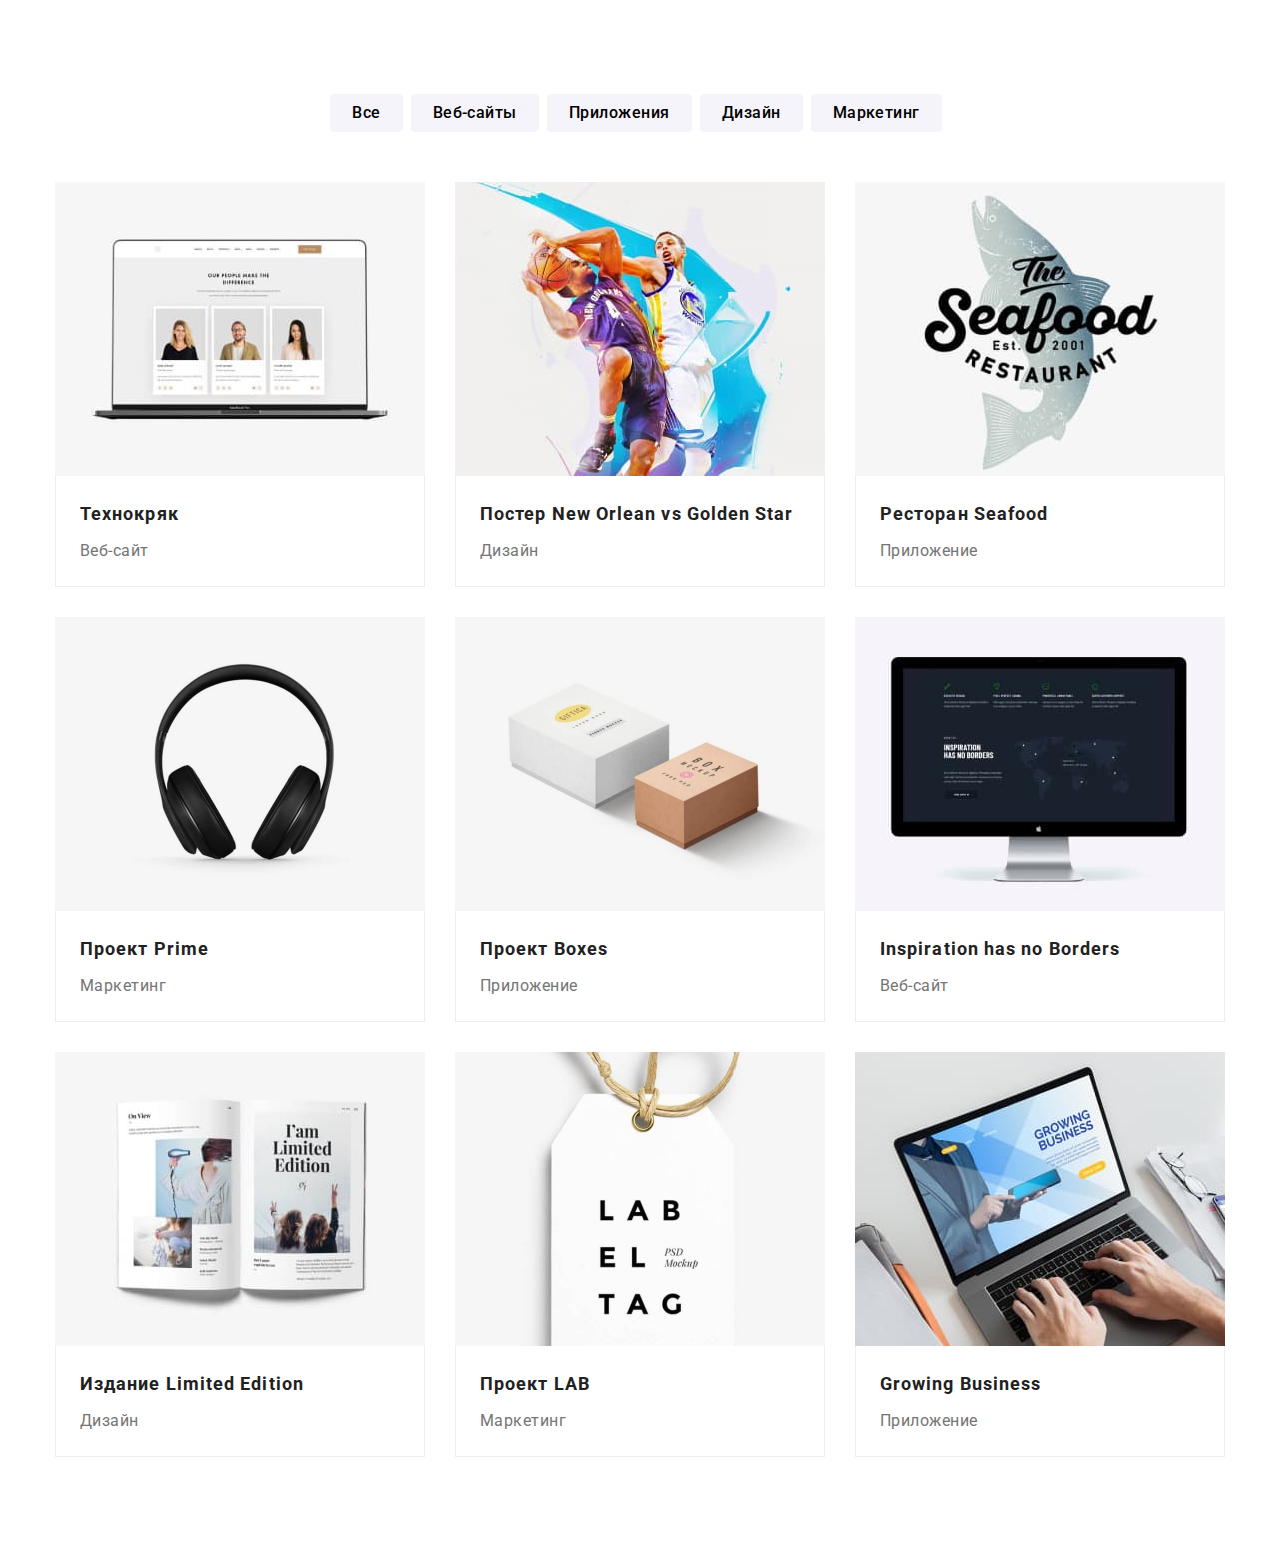
==== commit 6a62e7b2: "add pictures" ====
--- a/potrfolio.html
+++ b/potrfolio.html
@@ -64,8 +64,8 @@
           </li>
         </ul>
       </div>
-    </header>
-    <main>  -->
+    </header> -->
+    <main> 
       <!--Section-->
       <section class="project">
         <div class="container">
@@ -92,13 +92,27 @@
             <li class="project-list__item">
               <a href="" class="project-list__link link">
                 <div class="description">
-                  <img
+                  <picture>
+                    <source
+                      srcset="./imagesportfolio/технокряк.jpg 1x,
+                      ./imagesportfolio/технокряк-desktop-2x.jpg 2x"
+                      media="(min-width: 1200px)"
+                    />
+                    <source
+                      srcset="./imagesportfolio/технокряк-tab.jpg 1x,
+                      ./imagesportfolio/технокряк-tab-2x.jpg 2x"
+                      media="(min-width: 768px)"
+                    />
+                    <source
+                      srcset="./imagesportfolio/технокряк-mob.jpg 1x,
+                      ./imagesportfolio/технокряк-mob-2x.jpg 2x"
+                      media="(min-width: 320px)"
+                    />
+                    <img
                     src="./imagesportfolio/технокряк.jpg"
                     alt="Технокряк"
-                    width="370"
-                    height="294"
-                    class="description__img"
-                  />
+                    class="description__img"/>
+                  </picture>
                   <p class="description__text">
                     Ресурс предлагает комплексные предложения с разным уровнем
                     функционала и сервисов. Все это позволит посетителю получить
@@ -114,13 +128,28 @@
             <li class="project-list__item">
               <a href="" class="project-list__link link">
                 <div class="description">
-                  <img
+                  <picture>
+                    <source
+                      srcset="./imagesportfolio/постер.jpg 1x,
+                      ./imagesportfolio/постер-desktop-2x.jpg 2x"
+                      media="(min-width: 1200px)"
+                    />
+                    <source
+                      srcset="./imagesportfolio/постер-tab.jpg 1x,
+                      ./imagesportfolio/постер-tab-2x.jpg 2x"
+                      media="(min-width: 768px)"
+                    />
+                    <source
+                      srcset="./imagesportfolio/постер-mob.jpg 1x,
+                      ./imagesportfolio/постер-mob-2x.jpg 2x"
+                      media="(min-width: 320px)"
+                    />
+                    <img
                     src="./imagesportfolio/постер.jpg"
                     alt="Постер New Orlean vs Golden Star"
-                    width="370"
-                    height="294"
-                    class="description__img"
-                  />
+                    class="description__img"
+                  />
+                  </picture>
                   <p class="description__text">
                     Ресурс предлагает комплексные предложения с разным уровнем
                     функционала и сервисов. Все это позволит посетителю получить
@@ -138,13 +167,28 @@
             <li class="project-list__item">
               <a href="" class="project-list__link link">
                 <div class="description">
-                  <img
+                  <picture>
+                    <source
+                      srcset="./imagesportfolio/ресторан.jpg 1x,
+                      ./imagesportfolio/ресторан-desktop-2x.jpg 2x"
+                      media="(min-width: 1200px)"
+                    />
+                    <source
+                      srcset="./imagesportfolio/ресторан-tab.jpg 1x,
+                      ./imagesportfolio/ресторан-tab-2x.jpg 2x"
+                      media="(min-width: 768px)"
+                    />
+                    <source
+                      srcset="./imagesportfolio/ресторан-mob.jpg 1x,
+                      ./imagesportfolio/ресторан-mob-2x.jpg 2x"
+                      media="(min-width: 320px)"
+                    />
+                    <img
                     src="./imagesportfolio/ресторан.jpg"
                     alt="Ресторан Seafood"
-                    width="370"
-                    height="294"
-                    class="description__img"
-                  />
+                    class="description__img"
+                  />
+                  </picture>
                   <p class="description__text">
                     Ресурс предлагает комплексные предложения с разным уровнем
                     функционала и сервисов. Все это позволит посетителю получить
@@ -160,13 +204,28 @@
             <li class="project-list__item">
               <a href="" class="project-list__link link">
                 <div class="description">
-                  <img
+                  <picture>
+                    <source
+                      srcset="./imagesportfolio/проект прайм.jpg 1x,
+                      ./imagesportfolio/проектпрайм-desktop-2x.jpg 2x"
+                      media="(min-width: 1200px)"
+                    />
+                    <source
+                      srcset="./imagesportfolio/проектпрайм-tab.jpg 1x,
+                      ./imagesportfolio/проектпрайм-tab-2x.jpg 2x"
+                      media="(min-width: 768px)"
+                    />
+                    <source
+                      srcset="./imagesportfolio/проектпрайм-mob.jpg 1x,
+                      ./imagesportfolio/проектпрайм-mob-2x.jpg 2x"
+                      media="(min-width: 320px)"
+                    />
+                    <img
                     src="./imagesportfolio/проект прайм.jpg"
                     alt="Проект Prime"
-                    width="370"
-                    height="294"
-                    class="description__img"
-                  />
+                    class="description__img"
+                  />
+                  </picture>
                   <p class="description__text">
                     Ресурс предлагает комплексные предложения с разным уровнем
                     функционала и сервисов. Все это позволит посетителю получить
@@ -182,13 +241,28 @@
             <li class="project-list__item">
               <a href="" class="project-list__link link">
                 <div class="description">
-                  <img
+                  <picture>
+                    <source
+                      srcset="./imagesportfolio/проект боксес.jpg 1x,
+                      ./imagesportfolio/проектбоксес-desktop-2x.jpg 2x"
+                      media="(min-width: 1200px)"
+                    />
+                    <source
+                      srcset="./imagesportfolio/проектбоксес-tab.jpg 1x,
+                      ./imagesportfolio/проектбоксес-tab-2x.jpg 2x"
+                      media="(min-width: 768px)"
+                    />
+                    <source
+                      srcset="./imagesportfolio/проектбоксес-mob.jpg 1x,
+                      ./imagesportfolio/проектбоксес-mob-2x.jpg 2x"
+                      media="(min-width: 320px)"
+                    />
+                    <img
                     src="./imagesportfolio/проект боксес.jpg"
                     alt="Проект Boxes"
-                    width="370"
-                    height="294"
-                    class="description__img"
-                  />
+                    class="description__img"
+                  />
+                  </picture>
                   <p class="description__text">
                     Ресурс предлагает комплексные предложения с разным уровнем
                     функционала и сервисов. Все это позволит посетителю получить
@@ -204,13 +278,28 @@
             <li class="project-list__item">
               <a href="" class="project-list__link link">
                 <div class="description">
-                  <img
+                  <picture>
+                    <source
+                      srcset="./imagesportfolio/инспирейшн.jpg 1x,
+                      ./imagesportfolio/инспирейшн-desktop-2x.jpg 2x"
+                      media="(min-width: 1200px)"
+                    />
+                    <source
+                      srcset="./imagesportfolio/инспирейшн-tab.jpg 1x,
+                      ./imagesportfolio/инспирейшн-tab-2x.jpg 2x"
+                      media="(min-width: 768px)"
+                    />
+                    <source
+                      srcset="./imagesportfolio/инспирейшн-mob.jpg 1x,
+                      ./imagesportfolio/инспирейшн-mob-2x.jpg 2x"
+                      media="(min-width: 320px)"
+                    />
+                    <img
                     src="./imagesportfolio/инспирейшн.jpg"
                     alt="Inspiration has no Borders"
-                    width="370"
-                    height="294"
-                    class="description__img"
-                  />
+                    class="description__img"
+                  />
+                  </picture>
                   <p class="description__text">
                     Ресурс предлагает комплексные предложения с разным уровнем
                     функционала и сервисов. Все это позволит посетителю получить
@@ -226,13 +315,28 @@
             <li class="project-list__item">
               <a href="" class="project-list__link link">
                 <div class="description">
-                  <img
+                  <picture>
+                    <source
+                      srcset="./imagesportfolio/издание.jpg 1x,
+                      ./imagesportfolio/издание-desktop-2x.jpg 2x"
+                      media="(min-width: 1200px)"
+                    />
+                    <source
+                      srcset="./imagesportfolio/издание-tab.jpg 1x,
+                      ./imagesportfolio/издание-tab-2x.jpg 2x"
+                      media="(min-width: 768px)"
+                    />
+                    <source
+                      srcset="./imagesportfolio/издание-mob.jpg 1x,
+                      ./imagesportfolio/издание-mob-2x.jpg 2x"
+                      media="(min-width: 320px)"
+                    />
+                    <img
                     src="./imagesportfolio/издание.jpg"
                     alt="Издание Limited Edition"
-                    width="370"
-                    height="294"
-                    class="description__img"
-                  />
+                    class="description__img"
+                  />
+                  </picture>
                   <p class="description__text">
                     Ресурс предлагает комплексные предложения с разным уровнем
                     функционала и сервисов. Все это позволит посетителю получить
@@ -248,13 +352,28 @@
             <li class="project-list__item">
               <a href="" class="project-list__link link">
                 <div class="description">
-                  <img
+                  <picture>
+                    <source
+                      srcset="./imagesportfolio/проект лаб.jpg 1x,
+                      ./imagesportfolio/проектлаб-desktop-2x.jpg 2x"
+                      media="(min-width: 1200px)"
+                    />
+                    <source
+                      srcset="./imagesportfolio/проектлаб-tab.jpg 1x,
+                      ./imagesportfolio/проектлаб-tab-2x.jpg 2x"
+                      media="(min-width: 768px)"
+                    />
+                    <source
+                      srcset="./imagesportfolio/проектлаб-mob.jpg 1x,
+                      ./imagesportfolio/проектлаб-mob-2x.jpg 2x"
+                      media="(min-width: 320px)"
+                    />
+                    <img
                     src="./imagesportfolio/проект лаб.jpg"
                     alt="Проект LAB"
-                    width="370"
-                    height="294"
-                    class="description__img"
-                  />
+                    class="description__img"
+                  />
+                  </picture>
                   <p class="description__text">
                     Ресурс предлагает комплексные предложения с разным уровнем
                     функционала и сервисов. Все это позволит посетителю получить
@@ -270,13 +389,28 @@
             <li class="project-list__item">
               <a href="" class="project-list__link link">
                 <div class="description">
-                  <img
+                  <picture>
+                    <source
+                      srcset="./imagesportfolio/бизнес.jpg 1x,
+                      ./imagesportfolio/бизнес-desktop-2x.jpg 2x"
+                      media="(min-width: 1200px)"
+                    />
+                    <source
+                      srcset="./imagesportfolio/бизнес-tab.jpg 1x,
+                      ./imagesportfolio/бизнес-tab-2x.jpg 2x"
+                      media="(min-width: 768px)"
+                    />
+                    <source
+                      srcset="./imagesportfolio/бизнес-mob.jpg 1x,
+                      ./imagesportfolio/бизнес-mob-2x.jpg 2x"
+                      media="(min-width: 320px)"
+                    />
+                    <img
                     src="./imagesportfolio/бизнес.jpg"
                     alt="Growing Business"
-                    width="370"
-                    height="294"
-                    class="description__img"
-                  />
+                    class="description__img"
+                  />
+                  </picture>
                   <p class="description__text">
                     Ресурс предлагает комплексные предложения с разным уровнем
                     функционала и сервисов. Все это позволит посетителю получить
--- a/css/main.min.css
+++ b/css/main.min.css
@@ -1 +1 @@
-:root{--header-color: #212121;--first-title-color: #212121;--second-title-color: #2196f3;--first-btn-color: #ffffff;--second-btn-color: #2196f3;--accent-color: #2196f3}*,*::before,*::after{-webkit-box-sizing:border-box;box-sizing:border-box}textarea{resize:none}.visually-hidden{position:absolute;white-space:nowrap;width:1px;height:1px;overflow:hidden;border:0;padding:0;clip:rect(0 0 0 0);-webkit-clip-path:inset(50%);clip-path:inset(50%);margin:-1px}img{display:block;max-width:100%;height:auto;width:100%}body{color:#757575;font-family:Roboto,sans-serif;margin:0 auto}p,h1,h2,h3,h4,h5,h6{margin:0}ul,ol{margin:0;padding-left:0}.header-list,.about-list,.work-list,.clients-list,.footersoc-list,.team-list,.team-soc-list,.address-list,.section-list,.project-list,.section__title,.section__text,.project-list{list-style:none}.header__logo,.header-list__link,.team-soc-link,.clients-link,.footer-address__logo,.header-list__mail,.header-list__tel,.address-mail,.address-tel,.work-link,.section__title,.section__text,.project-list,.project-list__link{text-decoration:none}.container{width:100%;padding-left:15px;padding-right:15px;margin:0 auto}@media screen and (min-width: 480px){.container{width:480px}}@media screen and (min-width: 768px){.container{width:768px}}@media screen and (min-width: 1200px){.container{width:1200px}}.header .container{display:-webkit-box;display:-ms-flexbox;display:flex;-webkit-box-align:center;-ms-flex-align:center;align-items:center}.header{display:block;border-bottom:1px solid #ececec}.header-list{display:-webkit-box;display:-ms-flexbox;display:flex;margin-left:auto;display:flex;-webkit-box-align:baseline;-ms-flex-align:baseline;align-items:baseline;-webkit-box-align:center;-ms-flex-align:center;align-items:center;-webkit-box-pack:center;-ms-flex-pack:center;justify-content:center;cursor:pointer;color:#757575}.header-list__link{display:-webkit-box;display:-ms-flexbox;display:flex;-webkit-box-align:center;-ms-flex-align:center;align-items:center;font-weight:500;font-size:14px;line-height:1.14;letter-spacing:.02em;color:var(--header-color)}.header-list__mail,.header-list__tel{display:-webkit-box;display:-ms-flexbox;display:flex;-webkit-box-align:center;-ms-flex-align:center;align-items:center;font-weight:500;font-size:14px;line-height:1.14;letter-spacing:.02em;color:#757575;-webkit-transition-property:color;transition-property:color;-webkit-transition-duration:250ms;transition-duration:250ms;-webkit-transition-timing-function:cubic-bezier(0.4, 0, 0.2, 1);transition-timing-function:cubic-bezier(0.4, 0, 0.2, 1)}.header-list__tel{margin-left:0 auto}.header-list__icon :hover,.header-list__icon :focus{fill:#2196f3}.header-list__tel+.header-list__mail{display:-webkit-box;display:-ms-flexbox;display:flex;-webkit-box-align:center;-ms-flex-align:center;align-items:center;font-weight:500;font-size:14px;line-height:1.14;color:#757575;-webkit-box-align:baseline;-ms-flex-align:baseline;align-items:baseline;-webkit-box-pack:center;-ms-flex-pack:center;justify-content:center;-webkit-transition-property:color;transition-property:color;-webkit-transition-duration:250ms;transition-duration:250ms;-webkit-transition-timing-function:cubic-bezier(0.4, 0, 0.2, 1);transition-timing-function:cubic-bezier(0.4, 0, 0.2, 1)}.header-list:hover,.header-list:focus{color:#2196f3}.header-list__link.current{position:relative;color:var(--accent-color)}.header-list__link.current--active{color:var(--accent-color)}.header-list__link.current::after{position:absolute;bottom:0;left:0;content:"";display:block;width:100%;height:4px;border-radius:2px;background-color:#2196f3}.header-list__icon{fill:currentColor;margin-right:10px}.header-list__link:hover,.header-list__link:focus{color:var(--accent-color)}.header__logo{font-family:"Raleway";font-weight:700;font-size:26px;line-height:1.19;letter-spacing:.03em;color:#000;margin-right:93px}.header__logo{margin-right:93px}.logo__web{font-family:"Raleway";font-weight:700;font-size:26px;line-height:1.19;letter-spacing:.03em;color:#2196f3}.logo__studio{font-family:"Raleway";font-weight:700;font-size:26px;line-height:1.19;letter-spacing:.03em;color:#000}.header-list .header-list__link{display:block;padding-top:32px;padding-bottom:32px;color:var(--header-color);font-weight:500;font-size:14px;line-height:1.14;letter-spacing:.02em;-webkit-transition-property:color;transition-property:color;-webkit-transition-duration:250ms;transition-duration:250ms;-webkit-transition-timing-function:cubic-bezier(0.4, 0, 0.2, 1);transition-timing-function:cubic-bezier(0.4, 0, 0.2, 1)}.header-list__item:not(:last-child){margin-right:50px}.header-list__item :hover,.header-list__item :focus{color:#2196f3}.hero{content:"";background-color:#2f303a;max-width:100%;max-height:auto;margin:0 auto;background-image:-webkit-gradient(linear, left top, left bottom, from(rgba(47, 48, 58, 0.4)), to(rgba(47, 48, 58, 0.4))),url(../images/hero.jpg);background-image:linear-gradient(rgba(47, 48, 58, 0.4), rgba(47, 48, 58, 0.4)),url(../images/hero.jpg);background-repeat:no-repeat;background-position:center;background-size:cover;padding-top:200px;padding-bottom:200px}@media screen and (min-width: 480px){.hero{width:480px;max-width:100%;max-height:auto;margin:0 auto}}@media screen and (min-width: 768px){.hero{width:768px;max-width:100%;max-height:auto;margin:0 auto}}@media screen and (min-width: 1200px){.hero{width:1200px;max-width:100%;max-height:auto;margin:0 auto}}.hero{background-color:#2f303a}.hero__title{margin-top:0;font-weight:900;font-size:26px;line-height:1.61;letter-spacing:.06em;text-align:center;text-transform:uppercase;color:#fff;-webkit-box-align:center;-ms-flex-align:center;align-items:center;margin:0 auto;margin-bottom:30px}@media screen and (min-width: 768px){.hero__title{width:360px}}@media screen and (min-width: 1200px){.hero__title{width:696px;font-size:44px;line-height:1.36}}.hero__btn{height:50px;min-width:200px;border-radius:4px;border:0;padding:10px 32px;text-align:center;font-family:inherit;font-weight:700;font-size:16px;line-height:1,88;display:block;letter-spacing:.06em;color:#fff;background-color:#2196f3;margin:0 auto;display:block}.about{padding-top:60px;padding-bottom:60px}@media screen and (min-width: 768px){.about{padding-top:60px;padding-bottom:60px}}@media screen and (min-width: 1200px){.about{padding-top:94px;padding-bottom:94px}}.about-list{margin-bottom:30px}@media screen and (min-width: 768px){.about-list{display:-webkit-box;display:-ms-flexbox;display:flex;-ms-flex-wrap:wrap;flex-wrap:wrap;margin-left:-30px}}.about-list__title{margin-bottom:10px;font-weight:700;font-size:14px;line-height:1.14;letter-spacing:.03em;text-transform:uppercase;color:#212121}.about-list__text{min-width:270px;font-weight:400;font-size:14px;line-height:1.71;letter-spacing:.03em;color:#757575;margin-bottom:30px}.feauture{width:100%;height:120px;margin-bottom:30px;background:#f5f4fa;border-radius:4px;-webkit-box-pack:center;-ms-flex-pack:center;justify-content:center;-webkit-box-align:center;-ms-flex-align:center;align-items:center}@media screen and (min-width: 768px){.feauture{display:-webkit-box;display:-ms-flexbox;display:flex;margin-bottom:30px}}.feauture__icon{width:70px;height:70px}@media screen and (min-width: 768px){.about-list__item{width:calc(50% - 30px);margin-left:30px}}@media screen and (min-width: 1200px){.about-list__item{width:calc(25% - 30px)}}@media screen and (min-width: 1200px){.work{width:1200px;padding-top:0;padding-bottom:94px}}.work__title{margin-bottom:50px;font-weight:700;font-size:36px;line-height:1.17;text-align:center;letter-spacing:.03em;color:#212121}@media screen and (min-width: 1200px){.work-list{width:1200px;display:-webkit-box;display:-ms-flexbox;display:flex}}.work-list__item+.work-list__item{margin-left:30px}.work-list__item{width:calc(33.3333333333% - 30px)}.label{position:relative}.label__title{position:absolute;bottom:0;color:#fff;background-color:rgba(47,48,58,.8);width:100%;height:70px;padding:27px;text-align:center;margin-bottom:0}.team{padding-top:60px;padding-bottom:60px}@media screen and (min-width: 768px){.team{padding-top:60px;padding-bottom:60px}}@media screen and (min-width: 1200px){.team{padding-top:94px;padding-bottom:94px}}.team{font-weight:500;font-size:16px;line-height:1.19;text-align:center;letter-spacing:.03em;color:#212121;background:#f5f4fa}.team__title{margin-bottom:30px;font-weight:700;font-size:28px;line-height:1.17;text-align:center;letter-spacing:.03em;color:#212121}@media screen and (min-width: 1200px){.team__title{margin-bottom:50px}}.team .team-list{margin-bottom:-30px}@media screen and (min-width: 768px){.team .team-list{display:-webkit-box;display:-ms-flexbox;display:flex;-ms-flex-wrap:wrap;flex-wrap:wrap;margin-left:-30px}}.team .team-list__img{background:#fff}.team .team-list__item{margin-bottom:30px}@media screen and (min-width: 768px){.team .team-list__item{width:calc(50% - 30px);margin-left:30px}}@media screen and (min-width: 1200px){.team .team-list__item{width:calc(25% - 30px)}}.team .team-list__item{background:#fff;-webkit-box-shadow:0px 1px 3px rgba(0,0,0,.12),0px 1px 1px rgba(0,0,0,.14),0px 2px 1px rgba(0,0,0,.2);box-shadow:0px 1px 3px rgba(0,0,0,.12),0px 1px 1px rgba(0,0,0,.14),0px 2px 1px rgba(0,0,0,.2);border-radius:0px 0px 4px 4px}.team .team-member{padding-top:30px;padding-bottom:30px;background-color:#fff}.team .team-member__name{font-weight:500;font-size:16px;line-height:1.19;text-align:center;letter-spacing:.03em;color:#212121;margin-bottom:10px;background:#fff}.team .team-member__pos{margin-bottom:16px;font-weight:400;font-size:16px;line-height:1.19;text-align:center;letter-spacing:.03em;color:#757575;background:#fff}.team .team-member:last-child{margin-bottom:0}.team .soc-list{display:-webkit-box;display:-ms-flexbox;display:flex;-webkit-box-pack:center;-ms-flex-pack:center;justify-content:center}.team .soc-list__item+.team .soc-list__item{margin-left:10px}.team .soc-list__item{border-radius:50px;display:-webkit-box;display:-ms-flexbox;display:flex;-webkit-box-align:center;-ms-flex-align:center;align-items:center;-webkit-box-pack:center;-ms-flex-pack:center;justify-content:center}.team .soc-list__link{width:44px;height:44px;border-radius:50px;display:-webkit-box;display:-ms-flexbox;display:flex;-webkit-box-align:center;-ms-flex-align:center;align-items:center;-webkit-box-pack:center;-ms-flex-pack:center;justify-content:center;cursor:pointer;fill:#afb1b8;-webkit-transition-property:color,background-color;transition-property:color,background-color;-webkit-transition-duration:250ms;transition-duration:250ms;-webkit-transition-timing-function:cubic-bezier(0.4, 0, 0.2, 1);transition-timing-function:cubic-bezier(0.4, 0, 0.2, 1)}.team .soc-list__icon{width:20px;height:20px;color:#afb1b8}.team .soc-list__link:hover,.team .soc-list__link:focus{background-color:#2196f3;fill:#fff}@media screen and (min-width: 768px){.clients{width:768px;padding-top:60px;padding-bottom:60px}}@media screen and (min-width: 480px){.clients{width:480px;padding-top:60px;padding-bottom:60px}}@media screen and (min-width: 1200px){.clients{width:1200px;padding-top:94px;padding-bottom:94px}}.clients__title{margin-bottom:30px;font-weight:700;font-size:36px;line-height:1.17;text-align:center;letter-spacing:.03em;color:#212121}@media screen and (min-width: 1200px){.clients__title{width:1200px;margin-bottom:50px}}@media screen and (min-width: 480px){.clients-list{width:480px;display:-webkit-box;display:-ms-flexbox;display:flex;-ms-flex-wrap:wrap;flex-wrap:wrap;-webkit-box-align:center;-ms-flex-align:center;align-items:center;margin-left:-30px;margin-bottom:-30px}}@media screen and (min-width: 480px){.clients-list__item{width:480px;width:100%;height:92px}}@media screen and (min-width: 480px){.clients-list__link{width:480px;display:-webkit-box;display:-ms-flexbox;display:flex;width:100%;height:100%;border:1px solid #afb1b8;border-radius:4px;-webkit-box-pack:center;-ms-flex-pack:center;justify-content:center;-webkit-box-align:center;-ms-flex-align:center;align-items:center;cursor:pointer;color:#afb1b8;-webkit-transition-property:color,border-color;transition-property:color,border-color;-webkit-transition-duration:250ms;transition-duration:250ms;-webkit-transition-timing-function:cubic-bezier(0.4, 0, 0.2, 1);transition-timing-function:cubic-bezier(0.4, 0, 0.2, 1)}}@media screen and (min-width: 480px){.clients-list__item{width:768px;display:-webkit-box;display:-ms-flexbox;display:flex;width:calc(50% - 30px);width:210px;height:92px;-webkit-box-align:center;-ms-flex-align:center;align-items:center;margin-left:30px;margin-bottom:30px}}.clients-list__item+.clients-list__item{margin-left:30px}@media screen and (min-width: 480px){.clients-list__item+.clients-list__item{width:480px;display:-webkit-box;display:-ms-flexbox;display:flex;width:calc(50% - 30px)}}@media screen and (min-width: 768px){.clients-list{width:768px;display:-webkit-box;display:-ms-flexbox;display:flex;-ms-flex-wrap:wrap;flex-wrap:wrap;-webkit-box-align:center;-ms-flex-align:center;align-items:center;margin-left:-30px;margin-bottom:-30px}}@media screen and (min-width: 768px){.clients-list__item{width:768px;width:100%;height:92px}}@media screen and (min-width: 768px){.clients-list__link{width:768px;display:-webkit-box;display:-ms-flexbox;display:flex;width:100%;height:100%;border:1px solid #afb1b8;border-radius:4px;-webkit-box-pack:center;-ms-flex-pack:center;justify-content:center;-webkit-box-align:center;-ms-flex-align:center;align-items:center;cursor:pointer;color:#afb1b8;-webkit-transition-property:color,border-color;transition-property:color,border-color;-webkit-transition-duration:250ms;transition-duration:250ms;-webkit-transition-timing-function:cubic-bezier(0.4, 0, 0.2, 1);transition-timing-function:cubic-bezier(0.4, 0, 0.2, 1)}}.clients-list__icon{width:106px;height:60px;fill:currentColor}.clients-list__link:hover,.clients-list .clients-list__link:focus{border-color:#2196f3}.clients-list__link:hover{color:#2196f3}.clients-list__link:focus{color:#2196f3}.clients-list__icon:hover,.clients-list__icon:focus{fill:#2196f3}@media screen and (min-width: 768px){.clients-list__item{width:768px;display:-webkit-box;display:-ms-flexbox;display:flex;width:calc(33.3333333333% - 30px);width:226px;height:92px;-webkit-box-align:center;-ms-flex-align:center;align-items:center;margin-left:30px;margin-bottom:30px}}.clients-list__item+.clients-list__item{margin-left:30px}@media screen and (min-width: 768px){.clients-list__item+.clients-list__item{width:768px;display:-webkit-box;display:-ms-flexbox;display:flex;width:calc(33.3333333333% - 30px)}}@media screen and (min-width: 1200px){.clients-list{width:1200px;display:-webkit-box;display:-ms-flexbox;display:flex;-ms-flex-wrap:wrap;flex-wrap:wrap}}@media screen and (min-width: 1200px){.clients-list__item{display:-webkit-box;display:-ms-flexbox;display:flex;width:170px;height:92px;-ms-flex-wrap:wrap;flex-wrap:wrap}}@media screen and (min-width: 1200px){.clients-list__link{width:1200px;display:-webkit-box;display:-ms-flexbox;display:flex;width:170px;height:92px;border:1px solid #afb1b8;border-radius:4px;-webkit-box-pack:center;-ms-flex-pack:center;justify-content:center;-webkit-box-align:center;-ms-flex-align:center;align-items:center;cursor:pointer;color:#afb1b8;-webkit-transition-property:color,border-color;transition-property:color,border-color;-webkit-transition-duration:250ms;transition-duration:250ms;-webkit-transition-timing-function:cubic-bezier(0.4, 0, 0.2, 1);transition-timing-function:cubic-bezier(0.4, 0, 0.2, 1)}}.clients-list__icon{width:106px;height:60px;fill:currentColor}.clients-list__link:hover,.clients-list .clients-list__link:focus{border-color:#2196f3}.clients-list__link:hover{color:#2196f3}.clients-list__link:focus{color:#2196f3}.clients-list__icon:hover,.clients-list__icon:focus{fill:#2196f3}@media screen and (min-width: 1200px){.clients-list__item{width:1200px;width:170px;height:92px;-ms-flex-wrap:wrap;flex-wrap:wrap;display:-webkit-box;display:-ms-flexbox;display:flex}}@media screen and (min-width: 1200px){.clients-list__item+.clients-list__item{width:1200px;margin-left:30px;display:-webkit-box;display:-ms-flexbox;display:flex}}.footer{padding-top:60px;padding-bottom:60px;text-align:center;background:#2f303a}@media screen and (min-width: 480px){.footer{width:480px;background:#2f303a}}@media screen and (min-width: 768px){.footer{width:768px;background:#2f303a;padding:60px 0;display:-webkit-box;display:-ms-flexbox;display:flex}}@media screen and (min-width: 1200px){.footer{width:1200px;background:#2f303a;padding:60px 0;display:-webkit-box;display:-ms-flexbox;display:flex}}@media screen and (min-width: 480px){.footer-address{width:480px;margin-bottom:60px}}.footer-address__logo{margin-bottom:20px;display:block;font-family:"Raleway";font-style:normal;font-weight:700;font-size:26px;line-height:1.19;letter-spacing:.03em}.footer-address__text{margin-bottom:9px;font-family:"Roboto";font-style:normal;font-weight:400;font-size:14px;line-height:1.71;letter-spacing:.03em;color:#fff}.logo__web{font-family:"Raleway";font-style:normal;font-weight:700;font-size:26px;line-height:1.19;letter-spacing:.03em;color:#2196f3}.logo__studio{font-family:"Raleway";font-style:normal;font-weight:700;font-size:26px;line-height:1.19;letter-spacing:.03em}.logo__studio--inverse{color:#fff}.address-list__mail,.address-list__tel{font-family:"Roboto";font-style:normal;font-weight:400;font-size:14px;line-height:1.71;letter-spacing:.03em;color:rgba(255,255,255,.6)}@media screen and (min-width: 480px){.flex-wrap-footer{width:480px}}@media screen and (min-width: 768px){.flex-wrap-footer{width:768px;display:-webkit-box;display:-ms-flexbox;display:flex}}.address-list__item{margin-bottom:9px}.address-list__item:last-child{margin-bottom:60px}.footer-invite{margin-top:60px;margin-bottom:60px}@media screen and (min-width: 480px){.footer-invite{width:480px}}@media screen and (min-width: 768px){.footer-invite{width:768px;display:-webkit-box;display:-ms-flexbox;display:flex}}.footer-invite__text{font-weight:700;font-size:14px;line-height:1.14;letter-spacing:.03em;color:#fff;margin-bottom:20px}@media screen and (min-width: 480px){.footer-invite__text{width:480px;margin-top:60px}}.footer-invite .footersoc-list{display:-webkit-box;display:-ms-flexbox;display:flex;-webkit-box-pack:center;-ms-flex-pack:center;justify-content:center}.footer-invite .footersoc-list__link{width:100%;height:100%;background-color:rgba(255,255,255,.1);border-radius:50%;display:-webkit-box;display:-ms-flexbox;display:flex;-webkit-box-align:center;-ms-flex-align:center;align-items:center;-webkit-box-pack:center;-ms-flex-pack:center;justify-content:center;-webkit-transition-property:background-color;transition-property:background-color;-webkit-transition-duration:250ms;transition-duration:250ms;-webkit-transition-timing-function:cubic-bezier(0.4, 0, 0.2, 1);transition-timing-function:cubic-bezier(0.4, 0, 0.2, 1)}.footer-invite .footersoc-list__icon{fill:#fff}.footer-invite .footersoc-list__link:hover,.footer-invite .footersoc-list__link:focus{background-color:#2196f3}.footersoc-list__item{width:44px;height:44px}.footersoc-list__item+.footersoc-list__item{margin-left:10px}.footer-form{margin-top:60px;display:block;margin-left:auto}@media screen and (min-width: 480px){.footer-form{width:480px}}.footer-form__text{font-weight:700;font-size:14px;line-height:1.14;letter-spacing:.03em;color:#fff;margin-bottom:20px}@media screen and (min-width: 480px){.footer-form__text{width:480px}}.footer-form__input{margin-bottom:20px;width:100%;height:auto;padding:15px 16px;background:#2f303a;border:1px solid rgba(255,255,255,.3);-webkit-box-sizing:border-box;box-sizing:border-box;-webkit-filter:drop-shadow(0px 4px 4px rgba(0, 0, 0, 0.15));filter:drop-shadow(0px 4px 4px rgba(0, 0, 0, 0.15));border-radius:4px;padding:15px 16px;-webkit-transition-property:border;transition-property:border;-webkit-transition-duration:250ms;transition-duration:250ms;-webkit-transition-timing-function:cubic-bezier(0.4, 0, 0.2, 1);transition-timing-function:cubic-bezier(0.4, 0, 0.2, 1)}@media screen and (min-width: 480px){.footer-form__input{width:480px}}.footer-form__input:focus{outline:none;border:1px solid #2196f3}.footer-form__submit{display:-webkit-inline-box;display:-ms-inline-flexbox;display:inline-flex;width:200px;padding:10px;padding-left:29px;background:#2196f3;-webkit-box-shadow:0px 4px 4px rgba(0,0,0,.15);box-shadow:0px 4px 4px rgba(0,0,0,.15);border-radius:4px;border:0;margin-left:12px;font-weight:700;font-size:16px;line-height:1.88;-webkit-box-align:center;-ms-flex-align:center;align-items:center;letter-spacing:.06em;color:#fff;-webkit-transition-property:border;transition-property:border;-webkit-transition-duration:250ms;transition-duration:250ms;-webkit-transition-timing-function:cubic-bezier(0.4, 0, 0.2, 1);transition-timing-function:cubic-bezier(0.4, 0, 0.2, 1)}.footer-form__submit::after{content:"";margin-left:10px;width:24px;height:24px;background-image:url(../images/send.svg);background-repeat:no-repeat;background-size:contain}.footer-form__submit:focus{outline:none;border:1px solid #2196f3}.project{padding-top:94px;padding-bottom:94px}.section-list{display:-webkit-box;display:-ms-flexbox;display:flex;-webkit-box-pack:center;-ms-flex-pack:center;justify-content:center;margin-bottom:50px;border:0}.section-list__item{margin-right:8px;border:0}.section-list__btn{padding:6px 22px;background:#f5f4fa;border-radius:4px;border:0;font-family:inherit;font-weight:500;font-size:16px;line-height:1.62;text-align:center;letter-spacing:.03em;cursor:pointer;-webkit-transition-property:color,background-color,-webkit-box-shadow;transition-property:color,background-color,-webkit-box-shadow;transition-property:color,background-color,box-shadow;transition-property:color,background-color,box-shadow,-webkit-box-shadow;-webkit-transition-duration:250ms;transition-duration:250ms;-webkit-transition-timing-function:cubic-bezier(0.4, 0, 0.2, 1);transition-timing-function:cubic-bezier(0.4, 0, 0.2, 1)}.section-list__btn:hover,.section-list__btn:focus{-webkit-box-shadow:0px 3px 1px rgba(0,0,0,.1),0px 1px 2px rgba(0,0,0,.08),0px 2px 2px rgba(0,0,0,.12);box-shadow:0px 3px 1px rgba(0,0,0,.1),0px 1px 2px rgba(0,0,0,.08),0px 2px 2px rgba(0,0,0,.12);border-radius:4px;color:var(--first-btn-color);background-color:var(--accent-color)}.project-list{display:-webkit-box;display:-ms-flexbox;display:flex;-ms-flex-wrap:wrap;flex-wrap:wrap;margin-top:-30px;margin-left:-30px}.project-list__link{display:block;-webkit-transition-property:-webkit-box-shadow;transition-property:-webkit-box-shadow;transition-property:box-shadow;transition-property:box-shadow, -webkit-box-shadow;-webkit-transition-duration:250ms;transition-duration:250ms;-webkit-transition-timing-function:cubic-bezier(0.4, 0, 0.2, 1);transition-timing-function:cubic-bezier(0.4, 0, 0.2, 1)}.project-list__link:hover,.project-list__link:focus{-webkit-box-shadow:0px 1px 1px rgba(0,0,0,.12),0px 4px 4px rgba(0,0,0,.06),1px 4px 6px rgba(0,0,0,.16);box-shadow:0px 1px 1px rgba(0,0,0,.12),0px 4px 4px rgba(0,0,0,.06),1px 4px 6px rgba(0,0,0,.16)}.description{position:relative;overflow:hidden}.description__text{position:absolute;height:101%;top:0;font-weight:400;font-size:18px;line-height:1.6;letter-spacing:.03em;background-color:rgba(33,150,243,.9);color:#fff;padding:63px 24px;-webkit-transform:translateY(100%);transform:translateY(100%);-webkit-transition-property:-webkit-transform;transition-property:-webkit-transform;transition-property:transform;transition-property:transform, -webkit-transform;-webkit-transition-duration:250ms;transition-duration:250ms;-webkit-transition-timing-function:cubic-bezier(0.4, 0, 0.2, 1);transition-timing-function:cubic-bezier(0.4, 0, 0.2, 1)}.project-list__item:hover .description__text{-webkit-transform:translateY(0);transform:translateY(0)}.project-list__item:focus .description__text{-webkit-transform:translateY(0);transform:translateY(0)}.project-list__item{margin-left:30px;margin-top:30px}.project-list__item{display:block;cursor:pointer;-webkit-transition-property:-webkit-box-shadow;transition-property:-webkit-box-shadow;transition-property:box-shadow;transition-property:box-shadow, -webkit-box-shadow;-webkit-transition-duration:250ms;transition-duration:250ms;-webkit-transition-timing-function:cubic-bezier(0.4, 0, 0.2, 1);transition-timing-function:cubic-bezier(0.4, 0, 0.2, 1)}.project-list__item{width:calc 3.3333333333px;margin-bottom:30 px}.section{padding:20px 24px;border:1px solid #eee;-webkit-box-sizing:border-box;box-sizing:border-box;border-top:none}.section__title{margin-bottom:4px;font-weight:700;font-size:18px;line-height:2;letter-spacing:.06em;color:#212121}.section__text{font-weight:400;font-size:16px;line-height:1.88;letter-spacing:.03em;color:#757575}.project-list__item:hover{-webkit-box-shadow:0px 1px 1px rgba(0,0,0,.12),0px 4px 4px rgba(0,0,0,.06),1px 4px 6px rgba(0,0,0,.16);box-shadow:0px 1px 1px rgba(0,0,0,.12),0px 4px 4px rgba(0,0,0,.06),1px 4px 6px rgba(0,0,0,.16)}.project-list__item:focus{-webkit-box-shadow:0px 1px 1px rgba(0,0,0,.12),0px 4px 4px rgba(0,0,0,.06),1px 4px 6px rgba(0,0,0,.16);box-shadow:0px 1px 1px rgba(0,0,0,.12),0px 4px 4px rgba(0,0,0,.06),1px 4px 6px rgba(0,0,0,.16)}.backdrop{position:fixed;top:0;width:100%;height:100%;background:rgba(0,0,0,.2);-webkit-transition:opacity 1000ms,visibility 1000ms;transition:opacity 1000ms,visibility 1000ms}.backdrop.is-hidden .modal{-webkit-transform:rotate(0) scale(0.3);transform:rotate(0) scale(0.3)}.modal{position:absolute;top:50%;left:50%;-webkit-transform:rotate(360deg) translate(-50%, -50%) scale(1);transform:rotate(360deg) translate(-50%, -50%) scale(1);width:95vw;min-height:581px;background:#fff;-webkit-box-shadow:0px 1px 3px rgba(0,0,0,.12),0px 1px 1px rgba(0,0,0,.14),0px 2px 1px rgba(0,0,0,.2);box-shadow:0px 1px 3px rgba(0,0,0,.12),0px 1px 1px rgba(0,0,0,.14),0px 2px 1px rgba(0,0,0,.2);border-radius:4px;-webkit-transition:-webkit-transform 300ms;transition:-webkit-transform 300ms;transition:transform 300ms;transition:transform 300ms, -webkit-transform 300ms;padding:40px}@media screen and (min-width: 480px){.modal{width:450px}}@media screen and (min-width: 768px){.modal{width:450px}}@media screen and (min-width: 1200px){.modal{width:528px}}.modal__title{font-weight:700;font-size:20px;line-height:1.15;text-align:center;letter-spacing:.03em;color:#212121;margin-bottom:12px}.modal__button{position:absolute;display:-webkit-box;display:-ms-flexbox;display:flex;top:10px;right:10px;width:30px;height:30px;border-radius:50%;background:rgba(0,0,0,0);border:1px solid rgba(0,0,0,.1);-webkit-box-sizing:border-box;box-sizing:border-box;-webkit-box-align:center;-ms-flex-align:center;align-items:center;-webkit-box-pack:center;-ms-flex-pack:center;justify-content:center}.modal__icon{fill:#000;cursor:pointer;-webkit-transition-property:fill,background-color;transition-property:fill,background-color;-webkit-transition-duration:250ms;transition-duration:250ms;-webkit-transition-timing-function:cubic-bezier(0.4, 0, 0.2, 1);transition-timing-function:cubic-bezier(0.4, 0, 0.2, 1)}.modal__icon:hover,.modal__icon:focus{fill:#2196f3;background-color:#fff}.is-hidden{opacity:0;pointer-events:none;visibility:hidden}.modal{position:absolute;top:50%;left:50%;-webkit-transform:rotate(360deg) translate(-50%, -50%) scale(1);transform:rotate(360deg) translate(-50%, -50%) scale(1);width:95vw;min-height:581px;background:#fff;-webkit-box-shadow:0px 1px 3px rgba(0,0,0,.12),0px 1px 1px rgba(0,0,0,.14),0px 2px 1px rgba(0,0,0,.2);box-shadow:0px 1px 3px rgba(0,0,0,.12),0px 1px 1px rgba(0,0,0,.14),0px 2px 1px rgba(0,0,0,.2);border-radius:4px;-webkit-transition:-webkit-transform 300ms;transition:-webkit-transform 300ms;transition:transform 300ms;transition:transform 300ms, -webkit-transform 300ms;padding:40px}@media screen and (min-width: 480px){.modal{width:450px}}@media screen and (min-width: 768px){.modal{width:450px}}@media screen and (min-width: 1200px){.modal{width:528px}}.modal__form-field{display:-webkit-box;display:-ms-flexbox;display:flex;-webkit-box-orient:vertical;-webkit-box-direction:normal;-ms-flex-direction:column;flex-direction:column;margin-bottom:10px}.modal__form-field:last-child{margin-bottom:0}.modal__input-wrap{position:relative}.modal__input{width:100%;height:40px;padding:12px 40px;border:1px solid rgba(33,33,33,.2);-webkit-box-sizing:border-box;box-sizing:border-box;border-radius:4px;background-color:rgba(0,0,0,0);outline:none;cursor:pointer;padding-left:40px;-webkit-transition-property:border-color;transition-property:border-color;-webkit-transition-duration:250ms;transition-duration:250ms;-webkit-transition-timing-function:cubic-bezier(0.4, 0, 0.2, 1);transition-timing-function:cubic-bezier(0.4, 0, 0.2, 1)}.modal__input-icon{position:absolute;left:12px;top:50%;-webkit-transform:translateY(-50%);transform:translateY(-50%);-webkit-transition-property:fill;transition-property:fill;-webkit-transition-duration:250ms;transition-duration:250ms;-webkit-transition-timing-function:cubic-bezier(0.4, 0, 0.2, 1);transition-timing-function:cubic-bezier(0.4, 0, 0.2, 1)}.modal__input:focus{border-color:#2196f3}.modal__text{width:100%;height:120px;border:1px solid rgba(33,33,33,.2);-webkit-box-sizing:border-box;box-sizing:border-box;border-radius:4px;padding:12px 16px;-webkit-transition-property:border;transition-property:border;-webkit-transition-duration:250ms;transition-duration:250ms;-webkit-transition-timing-function:cubic-bezier(0.4, 0, 0.2, 1);transition-timing-function:cubic-bezier(0.4, 0, 0.2, 1)}.modal__input-text{font-size:12px;line-height:1.17;letter-spacing:.01em;color:#757575;margin-bottom:4px}.modal__text:focus{outline:none;border:1px solid #2196f3}.modal__text::-webkit-input-placeholder{font-size:12px;line-height:1.17;letter-spacing:.01em;color:rgba(117,117,117,.5)}.modal__text::-moz-placeholder{font-size:12px;line-height:1.17;letter-spacing:.01em;color:rgba(117,117,117,.5)}.modal__text:-ms-input-placeholder{font-size:12px;line-height:1.17;letter-spacing:.01em;color:rgba(117,117,117,.5)}.modal__text::-ms-input-placeholder{font-size:12px;line-height:1.17;letter-spacing:.01em;color:rgba(117,117,117,.5)}.modal__text::placeholder{font-size:12px;line-height:1.17;letter-spacing:.01em;color:rgba(117,117,117,.5)}.modal__input:focus+.modal__input-icon{fill:#2196f3}.modal{position:absolute;top:50%;left:50%;-webkit-transform:rotate(360deg) translate(-50%, -50%) scale(1);transform:rotate(360deg) translate(-50%, -50%) scale(1);width:95vw;min-height:581px;background:#fff;-webkit-box-shadow:0px 1px 3px rgba(0,0,0,.12),0px 1px 1px rgba(0,0,0,.14),0px 2px 1px rgba(0,0,0,.2);box-shadow:0px 1px 3px rgba(0,0,0,.12),0px 1px 1px rgba(0,0,0,.14),0px 2px 1px rgba(0,0,0,.2);border-radius:4px;-webkit-transition:-webkit-transform 300ms;transition:-webkit-transform 300ms;transition:transform 300ms;transition:transform 300ms, -webkit-transform 300ms;padding:40px}@media screen and (min-width: 480px){.modal{width:450px}}@media screen and (min-width: 768px){.modal{width:450px}}@media screen and (min-width: 1200px){.modal{width:528px}}@media screen and (min-width: 480px){.modal__check-text{font-size:12px;line-height:1.16;letter-spacing:.03em;color:#757575;display:-webkit-box;display:-ms-flexbox;display:flex;-webkit-box-align:center;-ms-flex-align:center;align-items:center;margin-bottom:20px;text-align:center}}@media screen and (min-width: 768px){.modal__check-text{font-size:12px;line-height:1.16;letter-spacing:.03em;color:#757575;display:-webkit-box;display:-ms-flexbox;display:flex;-webkit-box-align:center;-ms-flex-align:center;align-items:center;margin-bottom:20px;text-align:center}}@media screen and (min-width: 1200px){.modal__check-text{font-size:14px;line-height:1.71;letter-spacing:.03em;color:#757575;display:-webkit-box;display:-ms-flexbox;display:flex;-webkit-box-align:center;-ms-flex-align:center;align-items:center;margin-bottom:20px;text-align:center}}@media screen and (min-width: 480px){.modal__check-link{display:-webkit-box;display:-ms-flexbox;display:flex;text-align:center;font-weight:400;font-size:12px;line-height:1.16;letter-spacing:.03em;text-decoration:none;color:#2196f3;border-bottom:1px solid #2196f3;-webkit-box-pack:center;-ms-flex-pack:center;justify-content:center}}@media screen and (min-width: 768px){.modal__check-link{display:-webkit-box;display:-ms-flexbox;display:flex;text-align:center;font-weight:400;font-size:12px;line-height:1.16;letter-spacing:.03em;text-decoration:none;color:#2196f3;border-bottom:1px solid #2196f3;-webkit-box-pack:center;-ms-flex-pack:center;justify-content:center}}@media screen and (min-width: 1200px){.modal__check-link{display:-webkit-box;display:-ms-flexbox;display:flex;text-align:center;font-size:14px;line-height:1.71;letter-spacing:.03em;text-decoration:none;color:#2196f3;border-bottom:1px solid #2196f3;-webkit-box-pack:center;-ms-flex-pack:center;justify-content:center}}.modal__check-text::before{content:"";width:16px;height:15px;display:-webkit-box;display:-ms-flexbox;display:flex;border:2px solid #303030;border-radius:2px;margin-right:7px;-webkit-box-align:center;-ms-flex-align:center;align-items:center;text-align:center;-webkit-box-pack:center;-ms-flex-pack:center;justify-content:center}.modal__check:checked+.modal__check-text::before{background-color:#2196f3;background-image:url(../images/check.svg);background-repeat:no-repeat;background-position:center;background-size:contain;-webkit-box-align:center;-ms-flex-align:center;align-items:center;text-align:center;-webkit-box-pack:center;-ms-flex-pack:center;justify-content:center;-webkit-transition-property:border;transition-property:border;-webkit-transition-duration:250ms;transition-duration:250ms;-webkit-transition-timing-function:cubic-bezier(0.4, 0, 0.2, 1);transition-timing-function:cubic-bezier(0.4, 0, 0.2, 1)}.modal__check:focus+.modal__check-text::before{border:2px solid #2196f3}.modal__check:hover+.modal__check-text::before{border:2px solid #2196f3}.modal{position:absolute;top:50%;left:50%;-webkit-transform:rotate(360deg) translate(-50%, -50%) scale(1);transform:rotate(360deg) translate(-50%, -50%) scale(1);width:95vw;min-height:581px;background:#fff;-webkit-box-shadow:0px 1px 3px rgba(0,0,0,.12),0px 1px 1px rgba(0,0,0,.14),0px 2px 1px rgba(0,0,0,.2);box-shadow:0px 1px 3px rgba(0,0,0,.12),0px 1px 1px rgba(0,0,0,.14),0px 2px 1px rgba(0,0,0,.2);border-radius:4px;-webkit-transition:-webkit-transform 300ms;transition:-webkit-transform 300ms;transition:transform 300ms;transition:transform 300ms, -webkit-transform 300ms;padding:40px}@media screen and (min-width: 480px){.modal{width:450px}}@media screen and (min-width: 768px){.modal{width:450px}}@media screen and (min-width: 1200px){.modal{width:528px}}.modal__submit{display:block;height:50px;min-width:200px;padding:10px 55px;text-align:center;font-family:inherit;font-weight:700;font-size:16px;cursor:pointer;border:0;letter-spacing:.06em;color:#fff;background-color:#2196f3;margin:0 auto;border-radius:4px;-webkit-box-shadow:0px 4px 4px rgba(0,0,0,.15);box-shadow:0px 4px 4px rgba(0,0,0,.15);-webkit-transition-property:background-color,-webkit-box-shadow;transition-property:background-color,-webkit-box-shadow;transition-property:background-color,box-shadow;transition-property:background-color,box-shadow,-webkit-box-shadow;-webkit-transition-duration:250ms;transition-duration:250ms;-webkit-transition-timing-function:cubic-bezier(0.4, 0, 0.2, 1);transition-timing-function:cubic-bezier(0.4, 0, 0.2, 1)}.modal__submit:hover,.modal__submit:focus{background-color:#2196f3;-webkit-box-shadow:0px 4px 4px rgba(0,0,0,.15);box-shadow:0px 4px 4px rgba(0,0,0,.15)}/*# sourceMappingURL=main.min.css.map */+:root{--header-color: #212121;--first-title-color: #212121;--second-title-color: #2196f3;--first-btn-color: #ffffff;--second-btn-color: #2196f3;--accent-color: #2196f3}*,*::before,*::after{-webkit-box-sizing:border-box;box-sizing:border-box}textarea{resize:none}.visually-hidden{position:absolute;white-space:nowrap;width:1px;height:1px;overflow:hidden;border:0;padding:0;clip:rect(0 0 0 0);-webkit-clip-path:inset(50%);clip-path:inset(50%);margin:-1px}img{display:block;max-width:100%;height:auto;width:100%}body{color:#757575;font-family:Roboto,sans-serif;margin:0 auto}p,h1,h2,h3,h4,h5,h6{margin:0}ul,ol{margin:0;padding-left:0}.header-list,.about-list,.work-list,.clients-list,.footersoc-list,.team-list,.team-soc-list,.address-list,.section-list,.project-list,.section__title,.section__text,.project-list{list-style:none}.header__logo,.header-list__link,.team-soc-link,.clients-link,.footer-address__logo,.header-list__mail,.header-list__tel,.address-mail,.address-tel,.work-link,.section__title,.section__text,.project-list,.project-list__link{text-decoration:none}.container{width:100%;padding-left:15px;padding-right:15px;margin:0 auto}@media screen and (min-width: 480px){.container{width:480px}}@media screen and (min-width: 768px){.container{width:768px}}@media screen and (min-width: 1200px){.container{width:1200px}}.header .container{display:-webkit-box;display:-ms-flexbox;display:flex;-webkit-box-align:center;-ms-flex-align:center;align-items:center}.header{display:block;border-bottom:1px solid #ececec}.header-list{display:-webkit-box;display:-ms-flexbox;display:flex;margin-left:auto;display:flex;-webkit-box-align:baseline;-ms-flex-align:baseline;align-items:baseline;-webkit-box-align:center;-ms-flex-align:center;align-items:center;-webkit-box-pack:center;-ms-flex-pack:center;justify-content:center;cursor:pointer;color:#757575}.header-list__link{display:-webkit-box;display:-ms-flexbox;display:flex;-webkit-box-align:center;-ms-flex-align:center;align-items:center;font-weight:500;font-size:14px;line-height:1.14;letter-spacing:.02em;color:var(--header-color)}.header-list__mail,.header-list__tel{display:-webkit-box;display:-ms-flexbox;display:flex;-webkit-box-align:center;-ms-flex-align:center;align-items:center;font-weight:500;font-size:14px;line-height:1.14;letter-spacing:.02em;color:#757575;-webkit-transition-property:color;transition-property:color;-webkit-transition-duration:250ms;transition-duration:250ms;-webkit-transition-timing-function:cubic-bezier(0.4, 0, 0.2, 1);transition-timing-function:cubic-bezier(0.4, 0, 0.2, 1)}.header-list__tel{margin-left:0 auto}.header-list__icon :hover,.header-list__icon :focus{fill:#2196f3}.header-list__tel+.header-list__mail{display:-webkit-box;display:-ms-flexbox;display:flex;-webkit-box-align:center;-ms-flex-align:center;align-items:center;font-weight:500;font-size:14px;line-height:1.14;color:#757575;-webkit-box-align:baseline;-ms-flex-align:baseline;align-items:baseline;-webkit-box-pack:center;-ms-flex-pack:center;justify-content:center;-webkit-transition-property:color;transition-property:color;-webkit-transition-duration:250ms;transition-duration:250ms;-webkit-transition-timing-function:cubic-bezier(0.4, 0, 0.2, 1);transition-timing-function:cubic-bezier(0.4, 0, 0.2, 1)}.header-list:hover,.header-list:focus{color:#2196f3}.header-list__link.current{position:relative;color:var(--accent-color)}.header-list__link.current--active{color:var(--accent-color)}.header-list__link.current::after{position:absolute;bottom:0;left:0;content:"";display:block;width:100%;height:4px;border-radius:2px;background-color:#2196f3}.header-list__icon{fill:currentColor;margin-right:10px}.header-list__link:hover,.header-list__link:focus{color:var(--accent-color)}.header__logo{font-family:"Raleway";font-weight:700;font-size:26px;line-height:1.19;letter-spacing:.03em;color:#000;margin-right:93px}.header__logo{margin-right:93px}.logo__web{font-family:"Raleway";font-weight:700;font-size:26px;line-height:1.19;letter-spacing:.03em;color:#2196f3}.logo__studio{font-family:"Raleway";font-weight:700;font-size:26px;line-height:1.19;letter-spacing:.03em;color:#000}.header-list .header-list__link{display:block;padding-top:32px;padding-bottom:32px;color:var(--header-color);font-weight:500;font-size:14px;line-height:1.14;letter-spacing:.02em;-webkit-transition-property:color;transition-property:color;-webkit-transition-duration:250ms;transition-duration:250ms;-webkit-transition-timing-function:cubic-bezier(0.4, 0, 0.2, 1);transition-timing-function:cubic-bezier(0.4, 0, 0.2, 1)}.header-list__item:not(:last-child){margin-right:50px}.header-list__item :hover,.header-list__item :focus{color:#2196f3}.hero{content:"";background-color:#2f303a;max-width:100%;max-height:auto;margin:0 auto;background-image:-webkit-gradient(linear, left top, left bottom, from(rgba(47, 48, 58, 0.4)), to(rgba(47, 48, 58, 0.4))),url(../images/hero-mob.jpg);background-image:linear-gradient(rgba(47, 48, 58, 0.4), rgba(47, 48, 58, 0.4)),url(../images/hero-mob.jpg);background-repeat:no-repeat;background-position:center;background-size:cover;padding-top:200px;padding-bottom:200px;max-width:100%;max-height:auto;margin:0 auto}@media(min-device-pixel-ratio: 2),(-webkit-min-device-pixel-ratio: 2),(min-resolution: 192dpi),(min-resolution: 2dppx){.hero{background-image:-webkit-gradient(linear, left top, left bottom, from(rgba(47, 48, 58, 0.4)), to(rgba(47, 48, 58, 0.4))),url(../images/hero-mob-2x.jpg);background-image:linear-gradient(rgba(47, 48, 58, 0.4), rgba(47, 48, 58, 0.4)),url(../images/hero-mob-2x.jpg)}}@media screen and (min-width: 768px){.hero{width:768px;max-width:100%;max-height:auto;margin:0 auto;background-image:-webkit-gradient(linear, left top, left bottom, from(rgba(47, 48, 58, 0.4)), to(rgba(47, 48, 58, 0.4))),url(../images/hero-tablet.jpg);background-image:linear-gradient(rgba(47, 48, 58, 0.4), rgba(47, 48, 58, 0.4)),url(../images/hero-tablet.jpg)}}@media screen and (min-width: 768px)and (min-device-pixel-ratio: 2),screen and (min-width: 768px)and (-webkit-min-device-pixel-ratio: 2),screen and (min-width: 768px)and (min-resolution: 192dpi),screen and (min-width: 768px)and (min-resolution: 2dppx){.hero{background-image:-webkit-gradient(linear, left top, left bottom, from(rgba(47, 48, 58, 0.4)), to(rgba(47, 48, 58, 0.4))),url(../images/hero-tablet-2x.jpg);background-image:linear-gradient(rgba(47, 48, 58, 0.4), rgba(47, 48, 58, 0.4)),url(../images/hero-tablet-2x.jpg)}}@media screen and (min-width: 1200px){.hero{width:1200px;max-width:100%;max-height:auto;margin:0 auto;background-image:-webkit-gradient(linear, left top, left bottom, from(rgba(47, 48, 58, 0.4)), to(rgba(47, 48, 58, 0.4))),url(../images/hero-desktop.jpg);background-image:linear-gradient(rgba(47, 48, 58, 0.4), rgba(47, 48, 58, 0.4)),url(../images/hero-desktop.jpg)}}@media screen and (min-width: 1200px)and (min-device-pixel-ratio: 2),screen and (min-width: 1200px)and (-webkit-min-device-pixel-ratio: 2),screen and (min-width: 1200px)and (min-resolution: 192dpi),screen and (min-width: 1200px)and (min-resolution: 2dppx){.hero{background-image:-webkit-gradient(linear, left top, left bottom, from(rgba(47, 48, 58, 0.4)), to(rgba(47, 48, 58, 0.4))),url(../images/hero-desktop-2x.jpg);background-image:linear-gradient(rgba(47, 48, 58, 0.4), rgba(47, 48, 58, 0.4)),url(../images/hero-desktop-2x.jpg)}}.hero{background-color:#2f303a}.hero__title{margin-left:auto;margin-right:auto;margin-bottom:30px;font-weight:900;font-size:26px;line-height:1.61;letter-spacing:.06em;text-align:center;text-transform:uppercase;color:#fff}@media screen and (min-width: 768px){.hero__title{width:768px;width:360px}}@media screen and (min-width: 1200px){.hero__title{width:1200px;width:696px;font-size:44px;line-height:1.36}}.hero__btn{height:50px;min-width:200px;border-radius:4px;border:0;padding:10px 32px;text-align:center;font-family:inherit;font-weight:700;font-size:16px;line-height:1,88;display:block;letter-spacing:.06em;color:#fff;background-color:#2196f3;margin:0 auto;display:block}.about{padding-top:60px;padding-bottom:60px}@media screen and (min-width: 768px){.about{padding-top:60px;padding-bottom:60px}}@media screen and (min-width: 1200px){.about{padding-top:94px;padding-bottom:94px}}.about-list{margin-bottom:30px}@media screen and (min-width: 768px){.about-list{display:-webkit-box;display:-ms-flexbox;display:flex;-ms-flex-wrap:wrap;flex-wrap:wrap;margin-left:-30px}}.about-list__title{margin-bottom:10px;font-weight:700;font-size:14px;line-height:1.14;letter-spacing:.03em;text-transform:uppercase;color:#212121}.about-list__text{min-width:270px;font-weight:400;font-size:14px;line-height:1.71;letter-spacing:.03em;color:#757575;margin-bottom:30px}.feauture{width:100%;height:120px;margin-bottom:30px;background:#f5f4fa;border-radius:4px;-webkit-box-pack:center;-ms-flex-pack:center;justify-content:center;-webkit-box-align:center;-ms-flex-align:center;align-items:center;margin-right:0 auto;margin-left:0 auto}@media screen and (min-width: 768px){.feauture{display:-webkit-box;display:-ms-flexbox;display:flex;margin-bottom:30px}}.feauture__icon{width:70px;height:70px;-webkit-box-align:center;-ms-flex-align:center;align-items:center}.about-list__item{width:100%;margin-bottom:30 px}@media screen and (min-width: 768px){.about-list__item{width:calc(50% - 30px);margin-left:30px;margin-bottom:0px;-webkit-box-align:center;-ms-flex-align:center;align-items:center;-webkit-box-pack:center;-ms-flex-pack:center;justify-content:center}}@media screen and (min-width: 1200px){.about-list__item{width:calc(25% - 30px)}}.work{display:none}@media screen and (min-width: 1200px){.work{width:1200px;display:-webkit-box;display:-ms-flexbox;display:flex}}.work__title{margin-bottom:50px;font-weight:700;font-size:36px;line-height:1.17;text-align:center;letter-spacing:.03em;color:#212121}@media screen and (min-width: 1200px){.work-list{width:1200px;display:-webkit-box;display:-ms-flexbox;display:flex}}.work-list__item+.work-list__item{margin-left:30px}.work-list__item{width:calc(33.3333333333% - 30px)}.label{position:relative}.label__title{position:absolute;bottom:0;color:#fff;background-color:rgba(47,48,58,.8);width:100%;height:70px;padding:27px;text-align:center;margin-bottom:0}.team{padding-top:60px;padding-bottom:60px}@media screen and (min-width: 768px){.team{padding-top:60px;padding-bottom:60px}}@media screen and (min-width: 1200px){.team{padding-top:94px;padding-bottom:94px}}.team{font-weight:500;font-size:16px;line-height:1.19;text-align:center;letter-spacing:.03em;color:#212121;background:#f5f4fa}.team__title{margin-bottom:30px;font-weight:700;font-size:28px;line-height:1.17;text-align:center;letter-spacing:.03em;color:#212121}@media screen and (min-width: 1200px){.team__title{margin-bottom:50px}}.team .team-list{margin-bottom:-30px}@media screen and (min-width: 768px){.team .team-list{display:-webkit-box;display:-ms-flexbox;display:flex;-ms-flex-wrap:wrap;flex-wrap:wrap;margin-left:-30px}}.team .team-list__img{background:#fff}.team .team-list__item{margin-bottom:30px}@media screen and (min-width: 768px){.team .team-list__item{width:calc(50% - 30px);margin-left:30px}}@media screen and (min-width: 1200px){.team .team-list__item{width:calc(25% - 30px)}}.team .team-list__item{background:#fff;-webkit-box-shadow:0px 1px 3px rgba(0,0,0,.12),0px 1px 1px rgba(0,0,0,.14),0px 2px 1px rgba(0,0,0,.2);box-shadow:0px 1px 3px rgba(0,0,0,.12),0px 1px 1px rgba(0,0,0,.14),0px 2px 1px rgba(0,0,0,.2);border-radius:0px 0px 4px 4px}.team .team-member{padding-top:30px;padding-bottom:30px;background-color:#fff}.team .team-member__name{font-weight:500;font-size:16px;line-height:1.19;text-align:center;letter-spacing:.03em;color:#212121;margin-bottom:10px;background:#fff}.team .team-member__pos{margin-bottom:16px;font-weight:400;font-size:16px;line-height:1.19;text-align:center;letter-spacing:.03em;color:#757575;background:#fff}.team .team-member:last-child{margin-bottom:0}.team .soc-list{display:-webkit-box;display:-ms-flexbox;display:flex;-webkit-box-pack:center;-ms-flex-pack:center;justify-content:center}.team .soc-list__item+.team .soc-list__item{margin-left:10px}.team .soc-list__item{border-radius:50px;display:-webkit-box;display:-ms-flexbox;display:flex;-webkit-box-align:center;-ms-flex-align:center;align-items:center;-webkit-box-pack:center;-ms-flex-pack:center;justify-content:center}.team .soc-list__link{width:44px;height:44px;border-radius:50px;display:-webkit-box;display:-ms-flexbox;display:flex;-webkit-box-align:center;-ms-flex-align:center;align-items:center;-webkit-box-pack:center;-ms-flex-pack:center;justify-content:center;cursor:pointer;fill:#afb1b8;-webkit-transition-property:color,background-color;transition-property:color,background-color;-webkit-transition-duration:250ms;transition-duration:250ms;-webkit-transition-timing-function:cubic-bezier(0.4, 0, 0.2, 1);transition-timing-function:cubic-bezier(0.4, 0, 0.2, 1)}.team .soc-list__icon{width:20px;height:20px;color:#afb1b8}.team .soc-list__link:hover,.team .soc-list__link:focus{background-color:#2196f3;fill:#fff}@media screen and (min-width: 480px){.clients{width:480px;padding-top:60px;padding-bottom:60px}}@media screen and (min-width: 768px){.clients{width:768px;padding-top:60px;padding-bottom:60px}}@media screen and (min-width: 1200px){.clients{width:1200px;padding-top:94px;padding-bottom:94px}}.clients__title{margin-bottom:50px;font-weight:700;font-size:28px;line-height:1.17;text-align:center;letter-spacing:.03em;margin-bottom:30px;color:#212121}@media screen and (min-width: 1200px){.clients__title{width:1200px;margin-bottom:50px;font-weight:700;font-size:36px;line-height:1.16;text-align:center}}.clients-list{-webkit-box-pack:center;-ms-flex-pack:center;justify-content:center;-webkit-box-align:center;-ms-flex-align:center;align-items:center}.clients-list{display:-webkit-box;display:-ms-flexbox;display:flex;-ms-flex-wrap:wrap;flex-wrap:wrap;margin-top:-30px;margin-left:-30px}.clients-list__link{display:-webkit-box;display:-ms-flexbox;display:flex;width:100%;height:92px;border:1px solid #afb1b8;border-radius:4px;-webkit-box-pack:center;-ms-flex-pack:center;justify-content:center;-webkit-box-align:center;-ms-flex-align:center;align-items:center;cursor:pointer;color:#afb1b8;-webkit-transition-property:color,border-color;transition-property:color,border-color;-webkit-transition-duration:250ms;transition-duration:250ms;-webkit-transition-timing-function:cubic-bezier(0.4, 0, 0.2, 1);transition-timing-function:cubic-bezier(0.4, 0, 0.2, 1)}.clients-list__icon{fill:currentColor}.clients-list__link:hover,.clients-list__link:focus{border-color:#2196f3}.clients-list__link:hover{color:#2196f3}.clients-list__link:focus{color:#2196f3}.clients-list__icon:hover,.clients-list__icon:focus{fill:#2196f3}.clients-list__item{width:calc(50% - 30px);margin-left:30px;margin-top:30px}@media screen and (min-width: 768px){.clients-list__item{width:768px;width:calc(33.3333333333% - 30px)}}@media screen and (min-width: 1200px){.clients-list__item{width:1200px;width:calc(16.6666666667% - 30px)}}.footer{padding-top:60px;padding-bottom:60px;text-align:center;background:#2f303a}.footer{display:block;padding:60px 0;background:#2f303a}@media screen and (min-width: 480px){.footer{width:480px}}@media screen and (min-width: 768px){.footer{width:768px}}@media screen and (min-width: 1200px){.footer{width:1200px}}@media screen and (min-width: 480px){.footer-address{width:480px;margin-bottom:60px}}.footer-address__logo{margin-bottom:20px;display:block;font-family:"Raleway";font-style:normal;font-weight:700;font-size:26px;line-height:1.19;letter-spacing:.03em}.footer-address__text{margin-bottom:9px;font-family:"Roboto";font-style:normal;font-weight:400;font-size:14px;line-height:1.71;letter-spacing:.03em;color:#fff}.logo__web{font-family:"Raleway";font-style:normal;font-weight:700;font-size:26px;line-height:1.19;letter-spacing:.03em;color:#2196f3}.logo__studio{font-family:"Raleway";font-style:normal;font-weight:700;font-size:26px;line-height:1.19;letter-spacing:.03em}.logo__studio--inverse{color:#fff}.address-list__mail,.address-list__tel{font-family:"Roboto";font-style:normal;font-weight:400;font-size:14px;line-height:1.71;letter-spacing:.03em;color:rgba(255,255,255,.6)}@media screen and (min-width: 480px){.flex-wrap-footer{width:480px;display:block}}@media screen and (min-width: 768px){.flex-wrap-footer{width:768px;display:-webkit-box;display:-ms-flexbox;display:flex}}@media screen and (min-width: 1200px){.flex-wrap-footer{width:1200px;display:-webkit-box;display:-ms-flexbox;display:flex}}.address-list__item{margin-bottom:9px}.address-list__item:last-child{margin-bottom:60px}.footer-invite{margin-top:60px;margin-bottom:60px}@media screen and (min-width: 480px){.footer-invite{width:480px}}@media screen and (min-width: 768px){.footer-invite{width:768px;display:-webkit-box;display:-ms-flexbox;display:flex}}.footer-invite__text{font-weight:700;font-size:14px;line-height:1.14;letter-spacing:.03em;color:#fff;margin-bottom:20px}@media screen and (min-width: 480px){.footer-invite__text{width:480px;margin-top:60px}}.footer-invite .footersoc-list{display:-webkit-box;display:-ms-flexbox;display:flex;-webkit-box-pack:center;-ms-flex-pack:center;justify-content:center}@media screen and (min-width: 768px){.footer-invite .footersoc-list{width:768px;margin-right:auto}}.footer-invite .footersoc-list__link{width:100%;height:100%;background-color:rgba(255,255,255,.1);border-radius:50%;display:-webkit-box;display:-ms-flexbox;display:flex;-webkit-box-align:center;-ms-flex-align:center;align-items:center;-webkit-box-pack:center;-ms-flex-pack:center;justify-content:center;-webkit-transition-property:background-color;transition-property:background-color;-webkit-transition-duration:250ms;transition-duration:250ms;-webkit-transition-timing-function:cubic-bezier(0.4, 0, 0.2, 1);transition-timing-function:cubic-bezier(0.4, 0, 0.2, 1)}.footer-invite .footersoc-list__icon{fill:#fff}.footer-invite .footersoc-list__link:hover,.footer-invite .footersoc-list__link:focus{background-color:#2196f3}.footersoc-list__item{width:44px;height:44px}.footersoc-list__item+.footersoc-list__item{margin-left:10px}.footer-form{margin-top:60px;display:block}@media screen and (min-width: 480px){.footer-form{width:480px;-webkit-box-align:center;-ms-flex-align:center;align-items:center;margin-left:auto;margin-right:auto}}@media screen and (min-width: 1200px){.footer-form{width:1200px}}.footer-form__text{font-weight:700;font-size:14px;line-height:1.14;letter-spacing:.03em;color:#fff;margin-bottom:20px}@media screen and (min-width: 480px){.footer-form__text{width:480px}}.footer-form__input{margin-bottom:20px;width:100%;height:auto;padding:15px 16px;background:#2f303a;border:1px solid rgba(255,255,255,.3);-webkit-box-sizing:border-box;box-sizing:border-box;-webkit-filter:drop-shadow(0px 4px 4px rgba(0, 0, 0, 0.15));filter:drop-shadow(0px 4px 4px rgba(0, 0, 0, 0.15));border-radius:4px;padding:15px 16px;-webkit-transition-property:border;transition-property:border;-webkit-transition-duration:250ms;transition-duration:250ms;-webkit-transition-timing-function:cubic-bezier(0.4, 0, 0.2, 1);transition-timing-function:cubic-bezier(0.4, 0, 0.2, 1)}@media screen and (min-width: 480px){.footer-form__input{width:480px}}@media screen and (min-width: 1200px){.footer-form__input{width:768px}}.footer-form__input:focus{outline:none;border:1px solid #2196f3}.footer-form__submit{display:-webkit-inline-box;display:-ms-inline-flexbox;display:inline-flex;width:200px;padding:10px;padding-left:29px;background:#2196f3;-webkit-box-shadow:0px 4px 4px rgba(0,0,0,.15);box-shadow:0px 4px 4px rgba(0,0,0,.15);border-radius:4px;border:0;margin-left:12px;font-weight:700;font-size:16px;line-height:1.88;-webkit-box-align:center;-ms-flex-align:center;align-items:center;letter-spacing:.06em;color:#fff;-webkit-transition-property:border;transition-property:border;-webkit-transition-duration:250ms;transition-duration:250ms;-webkit-transition-timing-function:cubic-bezier(0.4, 0, 0.2, 1);transition-timing-function:cubic-bezier(0.4, 0, 0.2, 1)}.footer-form__submit::after{content:"";margin-left:10px;width:24px;height:24px;background-image:url(../images/send.svg);background-repeat:no-repeat;background-size:contain}.footer-form__submit:focus{outline:none;border:1px solid #2196f3}.project{padding-top:94px;padding-bottom:94px}.section-list{display:-webkit-box;display:-ms-flexbox;display:flex;-webkit-box-pack:center;-ms-flex-pack:center;justify-content:center;margin-bottom:50px;border:0}.section-list__item{margin-right:8px;border:0}.section-list__btn{padding:6px 22px;background:#f5f4fa;border-radius:4px;border:0;font-family:inherit;font-weight:500;font-size:16px;line-height:1.62;text-align:center;letter-spacing:.03em;cursor:pointer;-webkit-transition-property:color,background-color,-webkit-box-shadow;transition-property:color,background-color,-webkit-box-shadow;transition-property:color,background-color,box-shadow;transition-property:color,background-color,box-shadow,-webkit-box-shadow;-webkit-transition-duration:250ms;transition-duration:250ms;-webkit-transition-timing-function:cubic-bezier(0.4, 0, 0.2, 1);transition-timing-function:cubic-bezier(0.4, 0, 0.2, 1)}.section-list__btn:hover,.section-list__btn:focus{-webkit-box-shadow:0px 3px 1px rgba(0,0,0,.1),0px 1px 2px rgba(0,0,0,.08),0px 2px 2px rgba(0,0,0,.12);box-shadow:0px 3px 1px rgba(0,0,0,.1),0px 1px 2px rgba(0,0,0,.08),0px 2px 2px rgba(0,0,0,.12);border-radius:4px;color:var(--first-btn-color);background-color:var(--accent-color)}.project-list{display:-webkit-box;display:-ms-flexbox;display:flex;-ms-flex-wrap:wrap;flex-wrap:wrap;margin-top:-30px;margin-left:-30px}.project-list__link{display:block;-webkit-transition-property:-webkit-box-shadow;transition-property:-webkit-box-shadow;transition-property:box-shadow;transition-property:box-shadow, -webkit-box-shadow;-webkit-transition-duration:250ms;transition-duration:250ms;-webkit-transition-timing-function:cubic-bezier(0.4, 0, 0.2, 1);transition-timing-function:cubic-bezier(0.4, 0, 0.2, 1)}.project-list__link:hover,.project-list__link:focus{-webkit-box-shadow:0px 1px 1px rgba(0,0,0,.12),0px 4px 4px rgba(0,0,0,.06),1px 4px 6px rgba(0,0,0,.16);box-shadow:0px 1px 1px rgba(0,0,0,.12),0px 4px 4px rgba(0,0,0,.06),1px 4px 6px rgba(0,0,0,.16)}.description{position:relative;overflow:hidden}.description__text{position:absolute;height:101%;top:0;font-weight:400;font-size:18px;line-height:1.6;letter-spacing:.03em;background-color:rgba(33,150,243,.9);color:#fff;padding:63px 24px;-webkit-transform:translateY(100%);transform:translateY(100%);-webkit-transition-property:-webkit-transform;transition-property:-webkit-transform;transition-property:transform;transition-property:transform, -webkit-transform;-webkit-transition-duration:250ms;transition-duration:250ms;-webkit-transition-timing-function:cubic-bezier(0.4, 0, 0.2, 1);transition-timing-function:cubic-bezier(0.4, 0, 0.2, 1)}.project-list__item:hover .description__text{-webkit-transform:translateY(0);transform:translateY(0)}.project-list__item:focus .description__text{-webkit-transform:translateY(0);transform:translateY(0)}.project-list__item{margin-left:30px;margin-top:30px}.project-list__item{display:block;cursor:pointer;-webkit-transition-property:-webkit-box-shadow;transition-property:-webkit-box-shadow;transition-property:box-shadow;transition-property:box-shadow, -webkit-box-shadow;-webkit-transition-duration:250ms;transition-duration:250ms;-webkit-transition-timing-function:cubic-bezier(0.4, 0, 0.2, 1);transition-timing-function:cubic-bezier(0.4, 0, 0.2, 1)}.project-list__item{width:calc 3.3333333333px;margin-bottom:30 px}.section{padding:20px 24px;border:1px solid #eee;-webkit-box-sizing:border-box;box-sizing:border-box;border-top:none}.section__title{margin-bottom:4px;font-weight:700;font-size:18px;line-height:2;letter-spacing:.06em;color:#212121}.section__text{font-weight:400;font-size:16px;line-height:1.88;letter-spacing:.03em;color:#757575}.project-list__item:hover{-webkit-box-shadow:0px 1px 1px rgba(0,0,0,.12),0px 4px 4px rgba(0,0,0,.06),1px 4px 6px rgba(0,0,0,.16);box-shadow:0px 1px 1px rgba(0,0,0,.12),0px 4px 4px rgba(0,0,0,.06),1px 4px 6px rgba(0,0,0,.16)}.project-list__item:focus{-webkit-box-shadow:0px 1px 1px rgba(0,0,0,.12),0px 4px 4px rgba(0,0,0,.06),1px 4px 6px rgba(0,0,0,.16);box-shadow:0px 1px 1px rgba(0,0,0,.12),0px 4px 4px rgba(0,0,0,.06),1px 4px 6px rgba(0,0,0,.16)}.backdrop{position:fixed;top:0;width:100%;height:100%;background:rgba(0,0,0,.2);-webkit-transition:opacity 1000ms,visibility 1000ms;transition:opacity 1000ms,visibility 1000ms}.backdrop.is-hidden .modal{-webkit-transform:rotate(0) scale(0.3);transform:rotate(0) scale(0.3)}.modal{position:absolute;top:50%;left:50%;-webkit-transform:rotate(360deg) translate(-50%, -50%) scale(1);transform:rotate(360deg) translate(-50%, -50%) scale(1);width:95vw;min-height:581px;background:#fff;-webkit-box-shadow:0px 1px 3px rgba(0,0,0,.12),0px 1px 1px rgba(0,0,0,.14),0px 2px 1px rgba(0,0,0,.2);box-shadow:0px 1px 3px rgba(0,0,0,.12),0px 1px 1px rgba(0,0,0,.14),0px 2px 1px rgba(0,0,0,.2);border-radius:4px;-webkit-transition:-webkit-transform 300ms;transition:-webkit-transform 300ms;transition:transform 300ms;transition:transform 300ms, -webkit-transform 300ms;padding:40px}@media screen and (min-width: 480px){.modal{width:450px}}@media screen and (min-width: 768px){.modal{width:450px}}@media screen and (min-width: 1200px){.modal{width:528px}}.modal__title{font-weight:700;font-size:20px;line-height:1.15;text-align:center;letter-spacing:.03em;color:#212121;margin-bottom:12px}.modal__button{position:absolute;display:-webkit-box;display:-ms-flexbox;display:flex;top:10px;right:10px;width:30px;height:30px;border-radius:50%;background:rgba(0,0,0,0);border:1px solid rgba(0,0,0,.1);-webkit-box-sizing:border-box;box-sizing:border-box;-webkit-box-align:center;-ms-flex-align:center;align-items:center;-webkit-box-pack:center;-ms-flex-pack:center;justify-content:center}.modal__icon{fill:#000;cursor:pointer;-webkit-transition-property:fill,background-color;transition-property:fill,background-color;-webkit-transition-duration:250ms;transition-duration:250ms;-webkit-transition-timing-function:cubic-bezier(0.4, 0, 0.2, 1);transition-timing-function:cubic-bezier(0.4, 0, 0.2, 1)}.modal__icon:hover,.modal__icon:focus{fill:#2196f3;background-color:#fff}.is-hidden{opacity:0;pointer-events:none;visibility:hidden}.modal{position:absolute;top:50%;left:50%;-webkit-transform:rotate(360deg) translate(-50%, -50%) scale(1);transform:rotate(360deg) translate(-50%, -50%) scale(1);width:95vw;min-height:581px;background:#fff;-webkit-box-shadow:0px 1px 3px rgba(0,0,0,.12),0px 1px 1px rgba(0,0,0,.14),0px 2px 1px rgba(0,0,0,.2);box-shadow:0px 1px 3px rgba(0,0,0,.12),0px 1px 1px rgba(0,0,0,.14),0px 2px 1px rgba(0,0,0,.2);border-radius:4px;-webkit-transition:-webkit-transform 300ms;transition:-webkit-transform 300ms;transition:transform 300ms;transition:transform 300ms, -webkit-transform 300ms;padding:40px}@media screen and (min-width: 480px){.modal{width:450px}}@media screen and (min-width: 768px){.modal{width:450px}}@media screen and (min-width: 1200px){.modal{width:528px}}.modal__form-field{display:-webkit-box;display:-ms-flexbox;display:flex;-webkit-box-orient:vertical;-webkit-box-direction:normal;-ms-flex-direction:column;flex-direction:column;margin-bottom:10px}.modal__form-field:last-child{margin-bottom:0}.modal__input-wrap{position:relative}.modal__input{width:100%;height:40px;padding:12px 40px;border:1px solid rgba(33,33,33,.2);-webkit-box-sizing:border-box;box-sizing:border-box;border-radius:4px;background-color:rgba(0,0,0,0);outline:none;cursor:pointer;padding-left:40px;-webkit-transition-property:border-color;transition-property:border-color;-webkit-transition-duration:250ms;transition-duration:250ms;-webkit-transition-timing-function:cubic-bezier(0.4, 0, 0.2, 1);transition-timing-function:cubic-bezier(0.4, 0, 0.2, 1)}.modal__input-icon{position:absolute;left:12px;top:50%;-webkit-transform:translateY(-50%);transform:translateY(-50%);-webkit-transition-property:fill;transition-property:fill;-webkit-transition-duration:250ms;transition-duration:250ms;-webkit-transition-timing-function:cubic-bezier(0.4, 0, 0.2, 1);transition-timing-function:cubic-bezier(0.4, 0, 0.2, 1)}.modal__input:focus{border-color:#2196f3}.modal__text{width:100%;height:120px;border:1px solid rgba(33,33,33,.2);-webkit-box-sizing:border-box;box-sizing:border-box;border-radius:4px;padding:12px 16px;-webkit-transition-property:border;transition-property:border;-webkit-transition-duration:250ms;transition-duration:250ms;-webkit-transition-timing-function:cubic-bezier(0.4, 0, 0.2, 1);transition-timing-function:cubic-bezier(0.4, 0, 0.2, 1)}.modal__input-text{font-size:12px;line-height:1.17;letter-spacing:.01em;color:#757575;margin-bottom:4px}.modal__text:focus{outline:none;border:1px solid #2196f3}.modal__text::-webkit-input-placeholder{font-size:12px;line-height:1.17;letter-spacing:.01em;color:rgba(117,117,117,.5)}.modal__text::-moz-placeholder{font-size:12px;line-height:1.17;letter-spacing:.01em;color:rgba(117,117,117,.5)}.modal__text:-ms-input-placeholder{font-size:12px;line-height:1.17;letter-spacing:.01em;color:rgba(117,117,117,.5)}.modal__text::-ms-input-placeholder{font-size:12px;line-height:1.17;letter-spacing:.01em;color:rgba(117,117,117,.5)}.modal__text::placeholder{font-size:12px;line-height:1.17;letter-spacing:.01em;color:rgba(117,117,117,.5)}.modal__input:focus+.modal__input-icon{fill:#2196f3}.modal{position:absolute;top:50%;left:50%;-webkit-transform:rotate(360deg) translate(-50%, -50%) scale(1);transform:rotate(360deg) translate(-50%, -50%) scale(1);width:95vw;min-height:581px;background:#fff;-webkit-box-shadow:0px 1px 3px rgba(0,0,0,.12),0px 1px 1px rgba(0,0,0,.14),0px 2px 1px rgba(0,0,0,.2);box-shadow:0px 1px 3px rgba(0,0,0,.12),0px 1px 1px rgba(0,0,0,.14),0px 2px 1px rgba(0,0,0,.2);border-radius:4px;-webkit-transition:-webkit-transform 300ms;transition:-webkit-transform 300ms;transition:transform 300ms;transition:transform 300ms, -webkit-transform 300ms;padding:40px}@media screen and (min-width: 480px){.modal{width:450px}}@media screen and (min-width: 768px){.modal{width:450px}}@media screen and (min-width: 1200px){.modal{width:528px}}@media screen and (min-width: 480px){.modal__check-text{font-size:12px;line-height:1.16;letter-spacing:.03em;color:#757575;display:-webkit-box;display:-ms-flexbox;display:flex;-webkit-box-align:center;-ms-flex-align:center;align-items:center;margin-bottom:20px;text-align:center}}@media screen and (min-width: 768px){.modal__check-text{font-size:12px;line-height:1.16;letter-spacing:.03em;color:#757575;display:-webkit-box;display:-ms-flexbox;display:flex;-webkit-box-align:center;-ms-flex-align:center;align-items:center;margin-bottom:20px;text-align:center}}@media screen and (min-width: 1200px){.modal__check-text{font-size:14px;line-height:1.71;letter-spacing:.03em;color:#757575;display:-webkit-box;display:-ms-flexbox;display:flex;-webkit-box-align:center;-ms-flex-align:center;align-items:center;margin-bottom:20px;text-align:center}}@media screen and (min-width: 480px){.modal__check-link{display:-webkit-box;display:-ms-flexbox;display:flex;text-align:center;font-weight:400;font-size:12px;line-height:1.16;letter-spacing:.03em;text-decoration:none;color:#2196f3;border-bottom:1px solid #2196f3;-webkit-box-pack:center;-ms-flex-pack:center;justify-content:center}}@media screen and (min-width: 768px){.modal__check-link{display:-webkit-box;display:-ms-flexbox;display:flex;text-align:center;font-weight:400;font-size:12px;line-height:1.16;letter-spacing:.03em;text-decoration:none;color:#2196f3;border-bottom:1px solid #2196f3;-webkit-box-pack:center;-ms-flex-pack:center;justify-content:center}}@media screen and (min-width: 1200px){.modal__check-link{display:-webkit-box;display:-ms-flexbox;display:flex;text-align:center;font-size:14px;line-height:1.71;letter-spacing:.03em;text-decoration:none;color:#2196f3;border-bottom:1px solid #2196f3;-webkit-box-pack:center;-ms-flex-pack:center;justify-content:center}}.modal__check-text::before{content:"";width:16px;height:15px;display:-webkit-box;display:-ms-flexbox;display:flex;border:2px solid #303030;border-radius:2px;margin-right:7px;-webkit-box-align:center;-ms-flex-align:center;align-items:center;text-align:center;-webkit-box-pack:center;-ms-flex-pack:center;justify-content:center}.modal__check:checked+.modal__check-text::before{background-color:#2196f3;background-image:url(../images/check.svg);background-repeat:no-repeat;background-position:center;background-size:contain;-webkit-box-align:center;-ms-flex-align:center;align-items:center;text-align:center;-webkit-box-pack:center;-ms-flex-pack:center;justify-content:center;-webkit-transition-property:border;transition-property:border;-webkit-transition-duration:250ms;transition-duration:250ms;-webkit-transition-timing-function:cubic-bezier(0.4, 0, 0.2, 1);transition-timing-function:cubic-bezier(0.4, 0, 0.2, 1)}.modal__check:focus+.modal__check-text::before{border:2px solid #2196f3}.modal__check:hover+.modal__check-text::before{border:2px solid #2196f3}.modal{position:absolute;top:50%;left:50%;-webkit-transform:rotate(360deg) translate(-50%, -50%) scale(1);transform:rotate(360deg) translate(-50%, -50%) scale(1);width:95vw;min-height:581px;background:#fff;-webkit-box-shadow:0px 1px 3px rgba(0,0,0,.12),0px 1px 1px rgba(0,0,0,.14),0px 2px 1px rgba(0,0,0,.2);box-shadow:0px 1px 3px rgba(0,0,0,.12),0px 1px 1px rgba(0,0,0,.14),0px 2px 1px rgba(0,0,0,.2);border-radius:4px;-webkit-transition:-webkit-transform 300ms;transition:-webkit-transform 300ms;transition:transform 300ms;transition:transform 300ms, -webkit-transform 300ms;padding:40px}@media screen and (min-width: 480px){.modal{width:450px}}@media screen and (min-width: 768px){.modal{width:450px}}@media screen and (min-width: 1200px){.modal{width:528px}}.modal__submit{display:block;height:50px;min-width:200px;padding:10px 55px;text-align:center;font-family:inherit;font-weight:700;font-size:16px;cursor:pointer;border:0;letter-spacing:.06em;color:#fff;background-color:#2196f3;margin:0 auto;border-radius:4px;-webkit-box-shadow:0px 4px 4px rgba(0,0,0,.15);box-shadow:0px 4px 4px rgba(0,0,0,.15);-webkit-transition-property:background-color,-webkit-box-shadow;transition-property:background-color,-webkit-box-shadow;transition-property:background-color,box-shadow;transition-property:background-color,box-shadow,-webkit-box-shadow;-webkit-transition-duration:250ms;transition-duration:250ms;-webkit-transition-timing-function:cubic-bezier(0.4, 0, 0.2, 1);transition-timing-function:cubic-bezier(0.4, 0, 0.2, 1)}.modal__submit:hover,.modal__submit:focus{background-color:#2196f3;-webkit-box-shadow:0px 4px 4px rgba(0,0,0,.15);box-shadow:0px 4px 4px rgba(0,0,0,.15)}/*# sourceMappingURL=main.min.css.map */